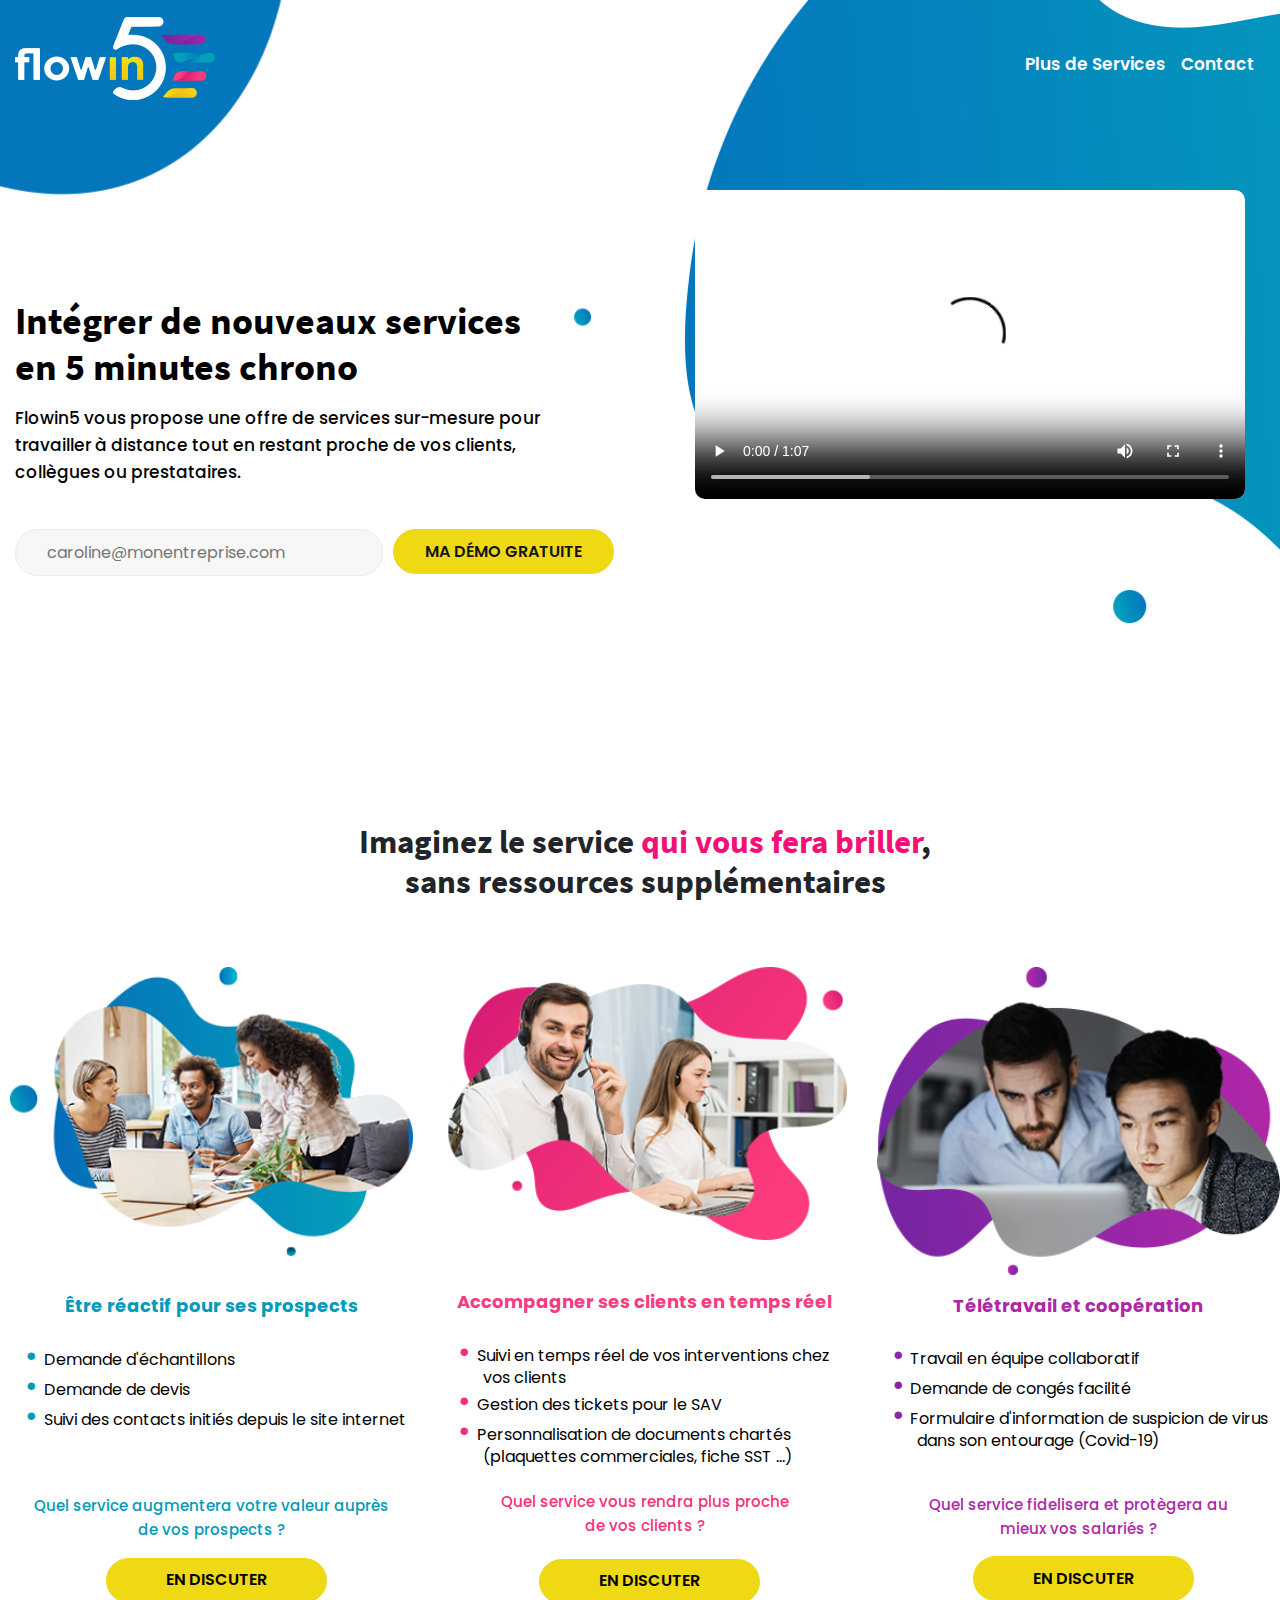
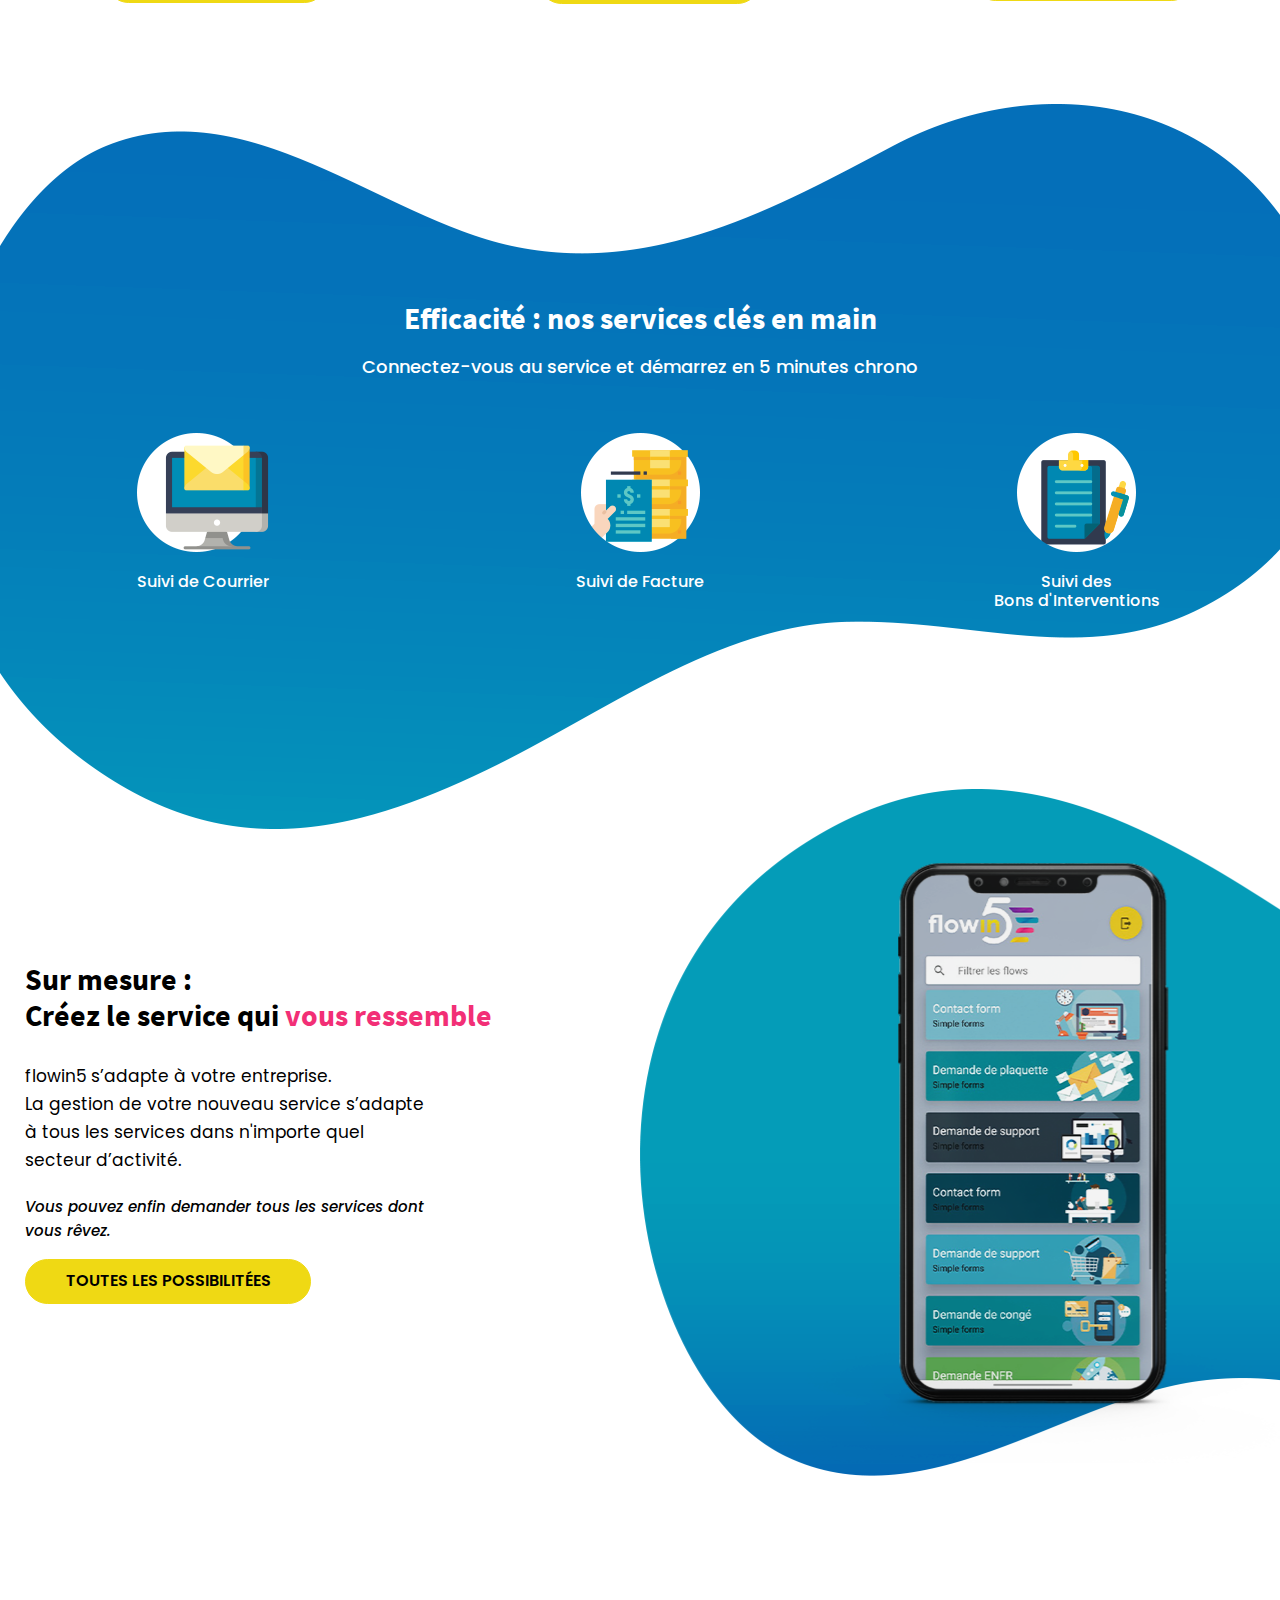
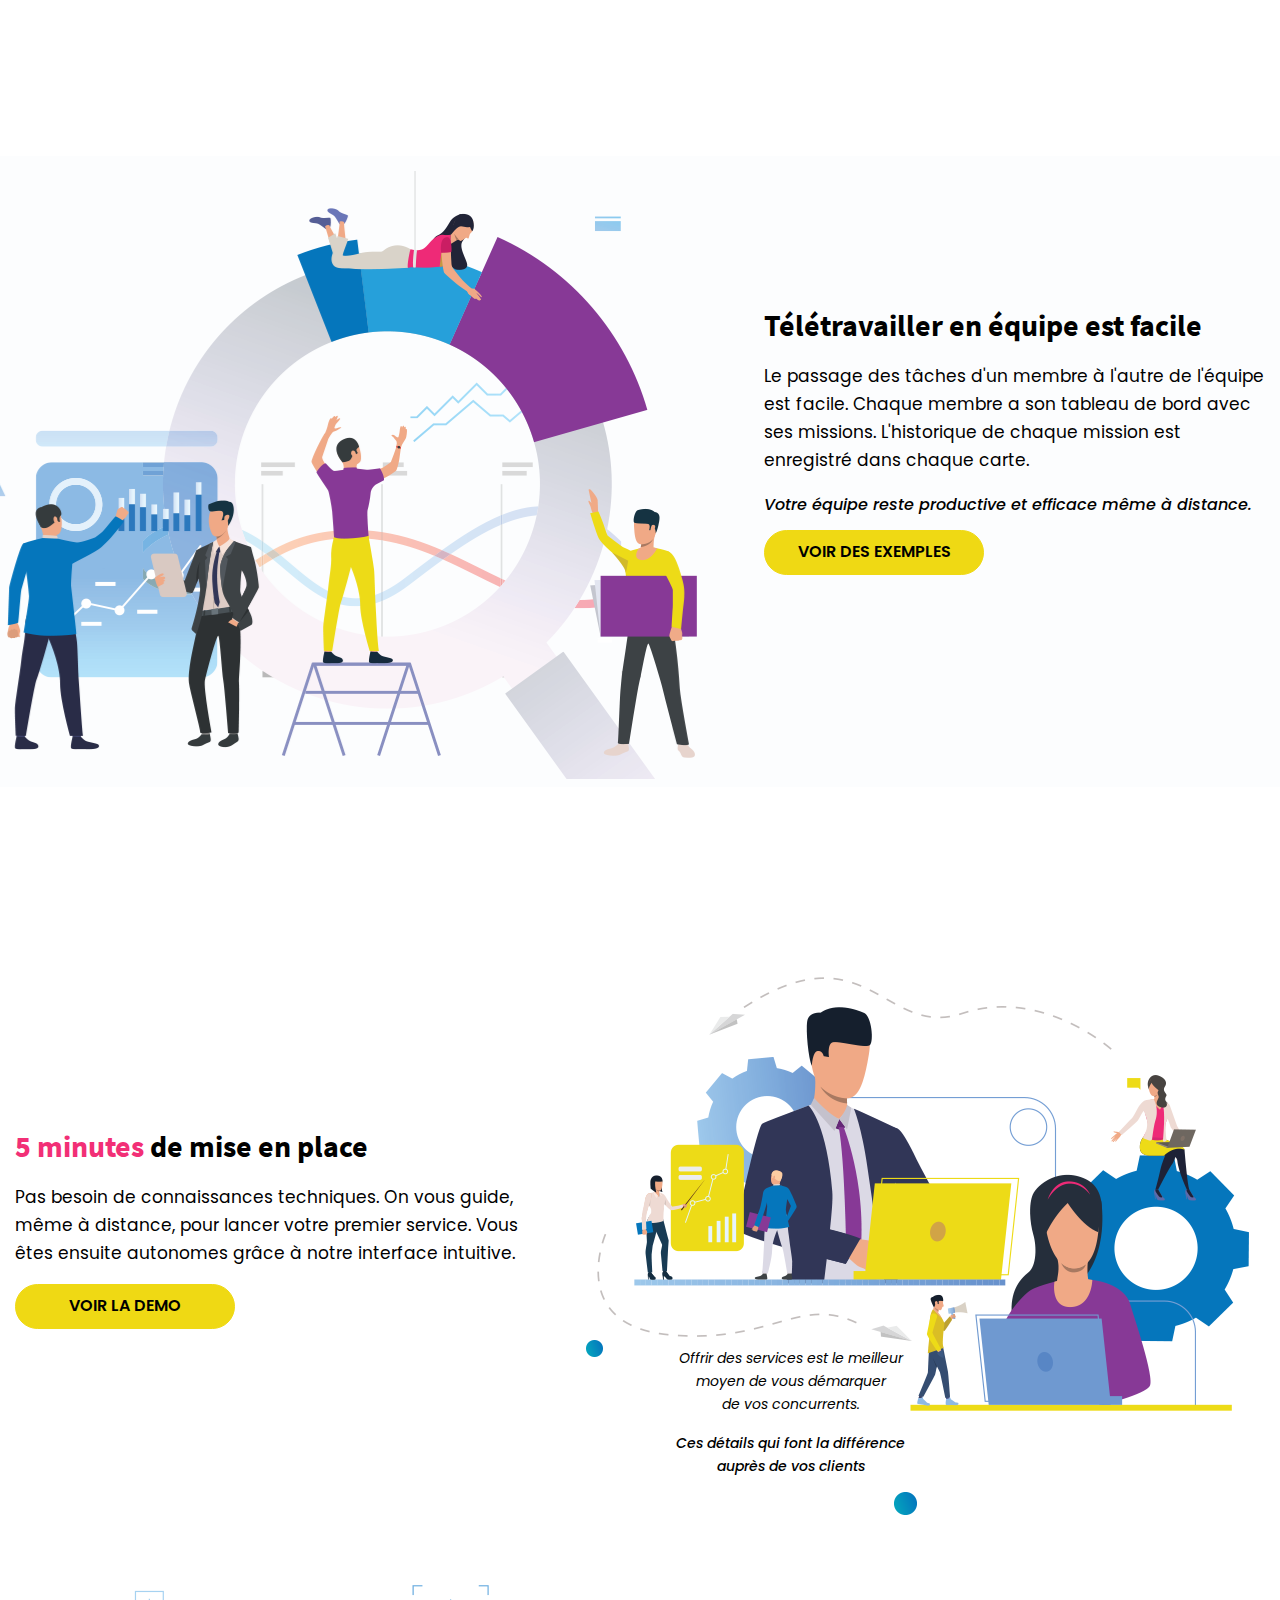
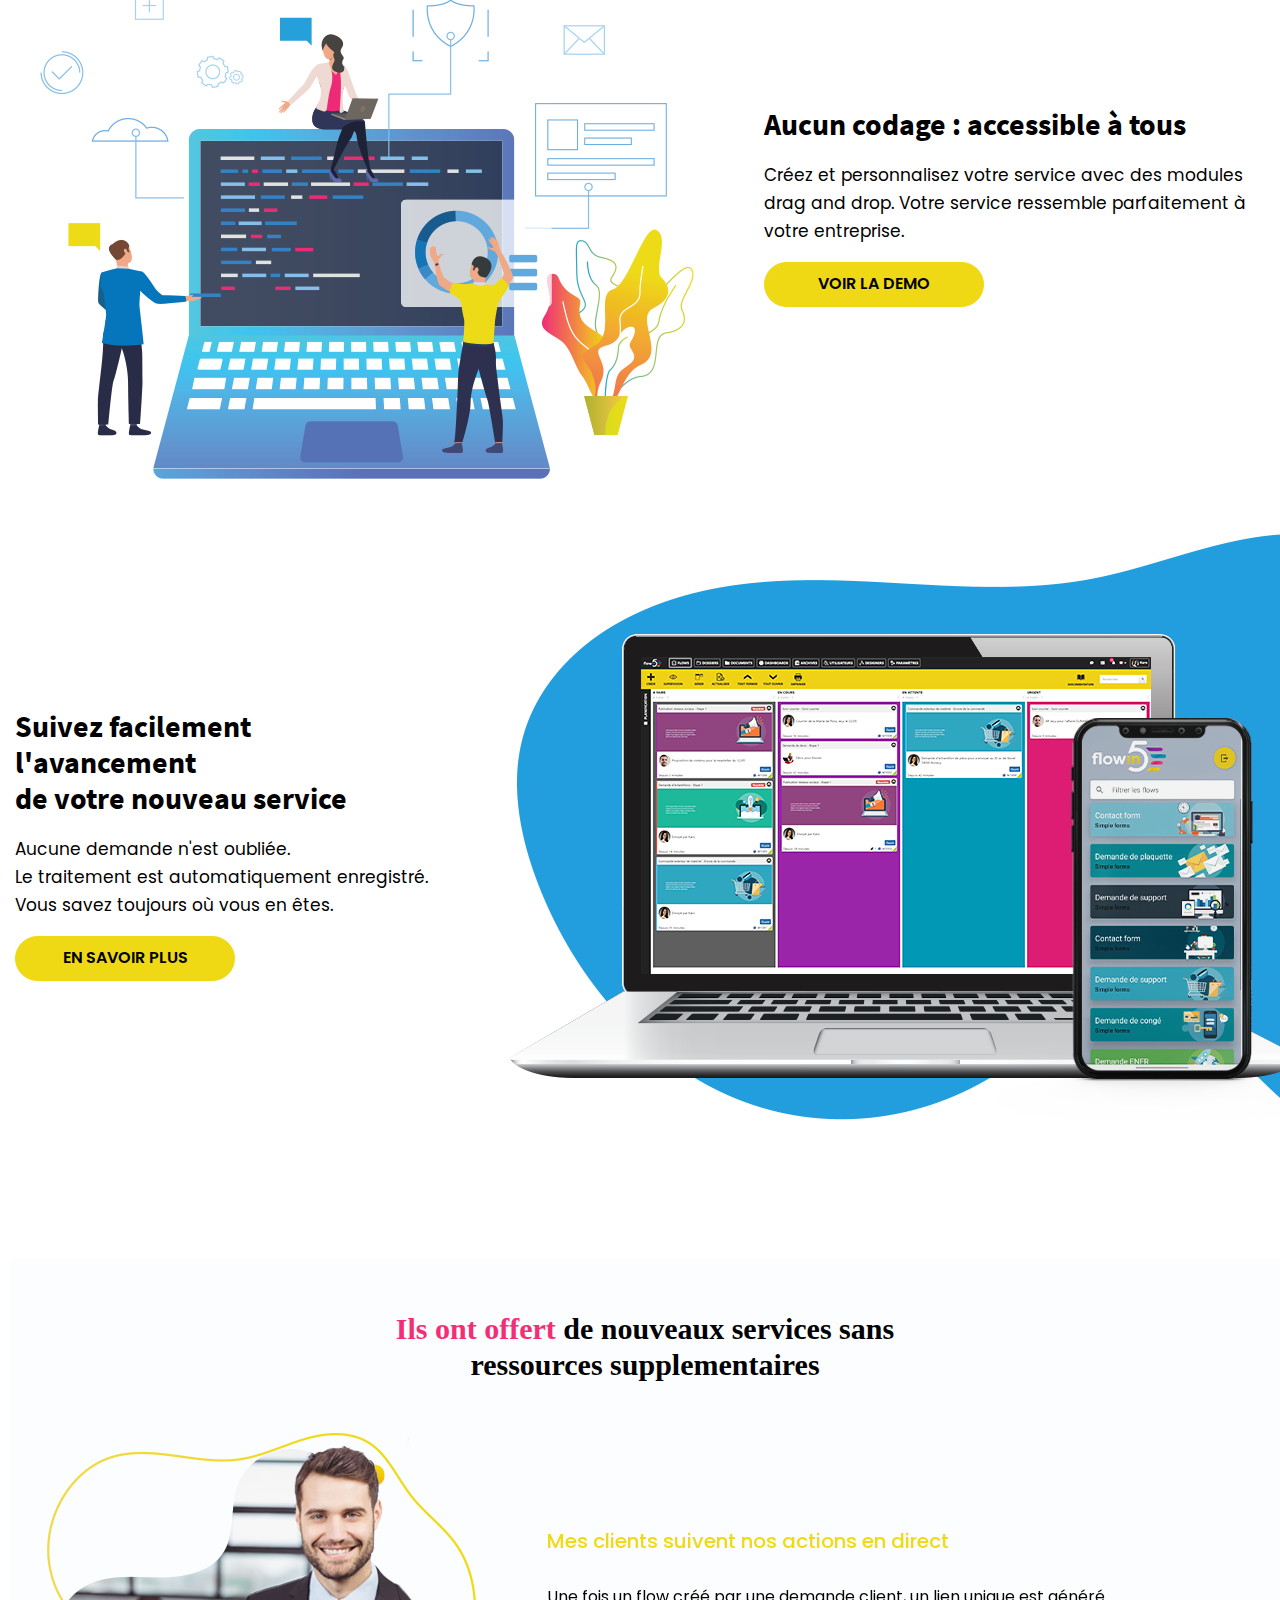
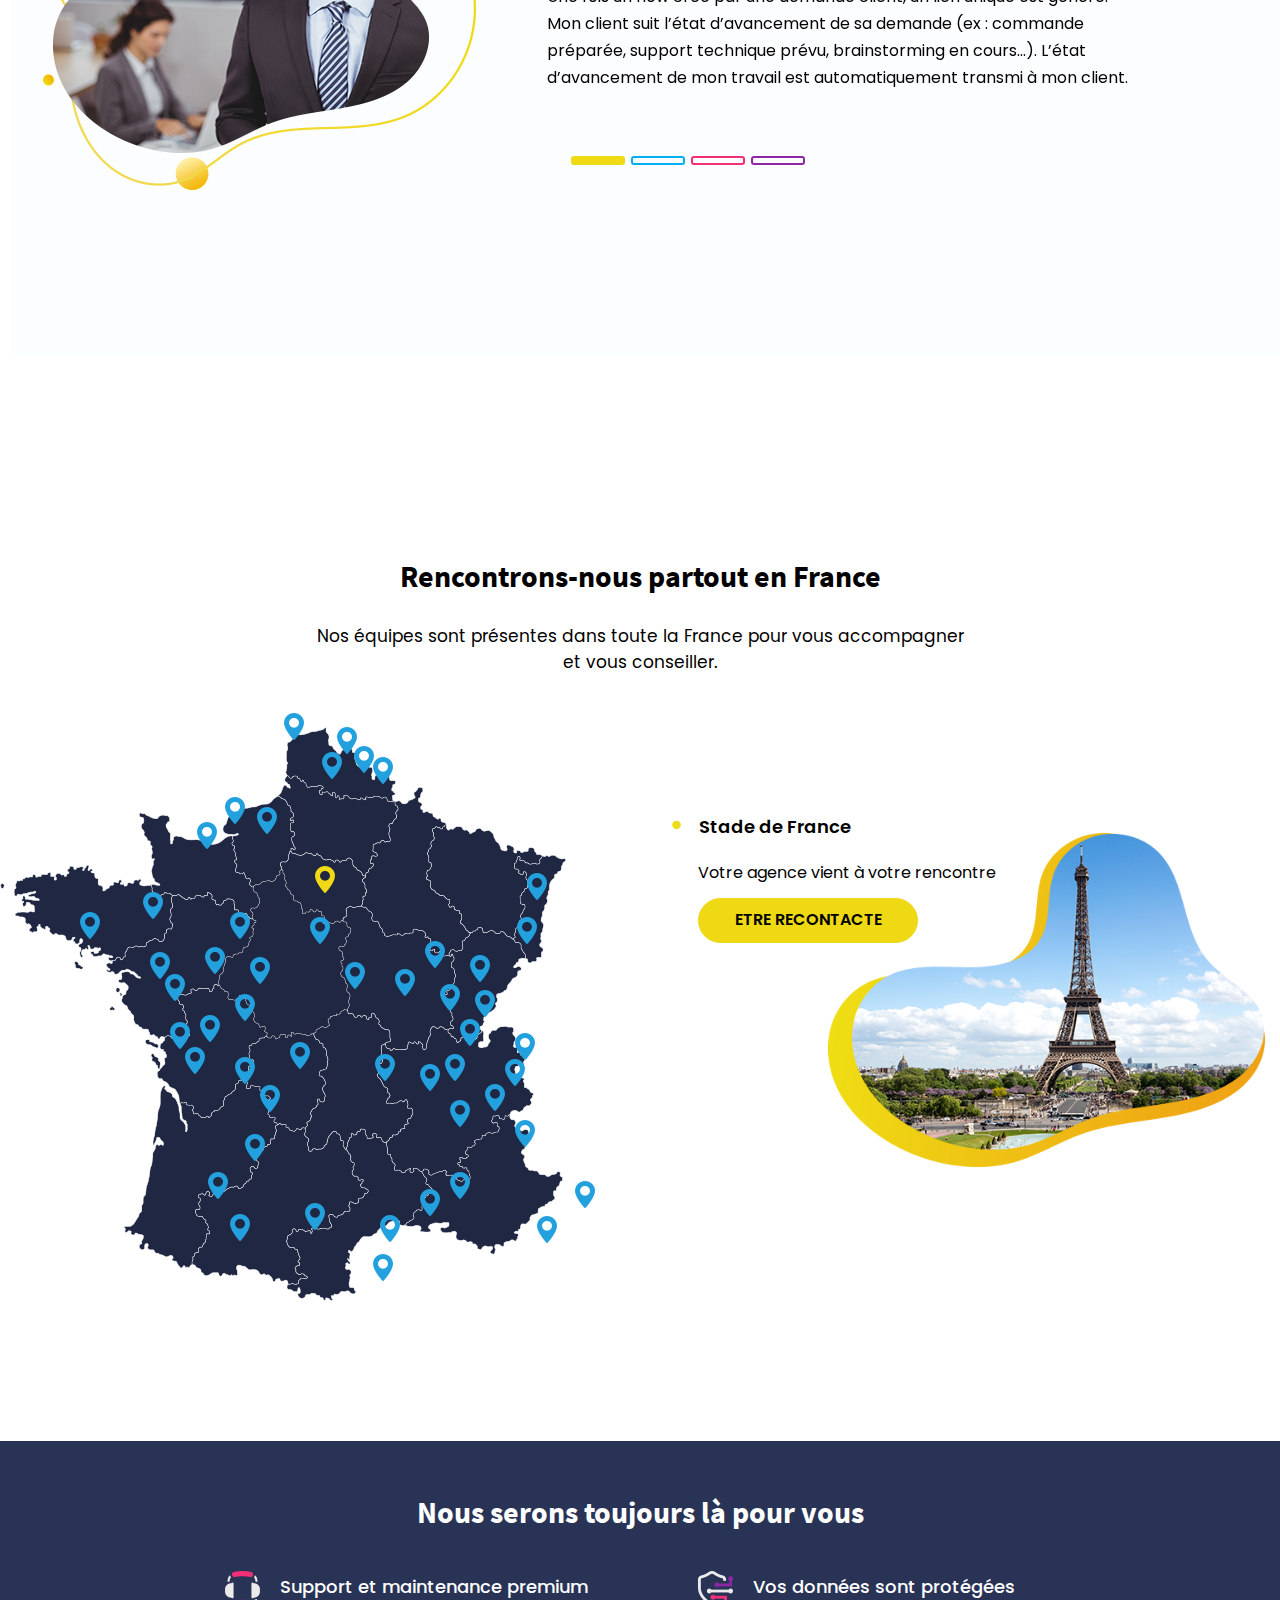
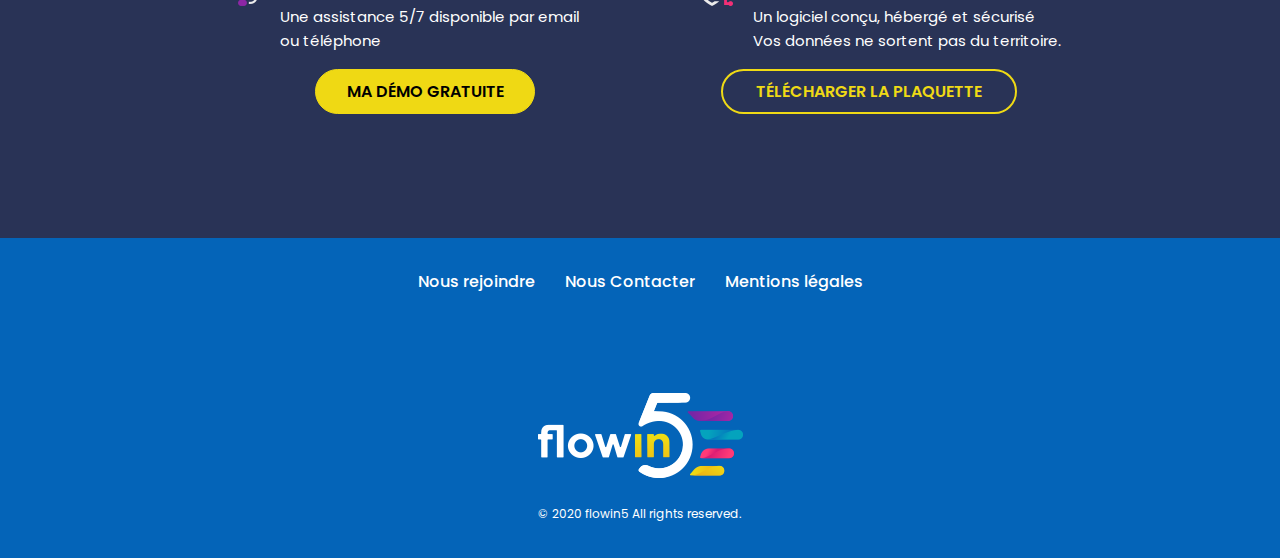
==== index.html @ 2380041b "Create index.html" ====
﻿<!doctype html>
<html lang="en">
<head>
    <!-- Required meta tags -->
    <meta charset="utf-8">
    <meta name="viewport" content="width=device-width, initial-scale=1, shrink-to-fit=no">

    <!-- Bootstrap CSS -->
    <link rel="stylesheet" href="https://maxcdn.bootstrapcdn.com/bootstrap/4.0.0/css/bootstrap.min.css"
          integrity="sha384-Gn5384xqQ1aoWXA+058RXPxPg6fy4IWvTNh0E263XmFcJlSAwiGgFAW/dAiS6JXm" crossorigin="anonymous">

    <script src="https://ajax.googleapis.com/ajax/libs/jquery/3.5.1/jquery.min.js"></script>

    <link href="https://fonts.googleapis.com/css?family=Poppins" rel="stylesheet">
    <link rel="stylesheet" href="css/main.css" />

    <link href="https://stackpath.bootstrapcdn.com/font-awesome/4.7.0/css/font-awesome.min.css" rel="stylesheet" />
    <link href="https://cdnjs.cloudflare.com/ajax/libs/animate.css/4.0.0/animate.min.css" rel="stylesheet" />
    <title>Flow5</title>
</head>
<body>
    <div class="container-fluid">
        <header>
            <!--<div class="container">-->
            <div id="navbar"  class="row" ><!--style="margin-left:10px;"-->
                <div class="col-md-3">
                    <div class="logo">
                        <a href="#">
                        <img src="img/Home_Page/header/logo_area/logo-white.png" id="logo"/>
                        </a>
                        
                    </div>
                </div>
                <div class="col-md-6">
                    <div class="blank">

                    </div>
                </div>
                <div class="col-md-3 menu_items">
                    <ul id="menu-items">
                        <li>
                            <a href="Functionalities.html">Plus de Services</a>
                        </li>
                        <li>
                            <a href="#">Contact</a>
                        </li>
                    </ul>
                </div>
            </div>
            <!--</div>-->
            <!--<div class="container-fluid">-->
            <div class="row">
                <div class="col-md-6">
                    <p class="header-heading slide-in-fwd-center">
                        Intégrer de nouveaux services <br />
                        en 5 minutes chrono
                    </p>
                    <p class="body-text">
                        Flowin5 vous propose une offre de services sur-mesure pour<br />
                        travailler à distance tout en restant proche de vos clients,<br />
                        collègues ou prestataires.
                    </p>

                    <input type="text" id="email" placeholder="caroline@monentreprise.com" />  
                    <a href="https://do1.io/flowin5demo" target="_blank">
                        <input type="button" class="btn btn-primary" id="submit" value="Ma Démo Gratuite" />
                    </a>

                </div>
                <div class="col-md-6" style="padding-top:90px;padding-right:35px;">
                    <video  controls>
                        <source src="video/flow5.mp4" type="video/mp4" />
                    </video>
                </div>
            </div>
            <!--</div>-->

        </header>



        <div id="sec-2" style="margin-left:10px;">
            <h1>
                Imaginez le service <span>qui vous fera briller</span>,<br />
                sans ressources supplémentaires
            </h1>

            <div class="row">
                <div class="col-md-4">
                    <img src="img/Home_Page/sec-2/col-1.png"/>
                    <h3>Être réactif pour ses prospects</h3>
                    <ul>
                        <li>Demande d'échantillons</li>
                        <li>Demande de devis</li>
                        <li>Suivi des contacts initiés depuis
                            le site internet     
                        </li>
                    </ul>
                    <p>
                        Quel service augmentera votre valeur auprès<br />
                        de vos prospects ?
                    </p>

                    <div style="text-align:center;">
                        <a href="https://do1.io/flowin5demo" target="_blank">
                            <input type="button" class="btn btn-primary" value="En Discuter" />
                        </a>
                    </div>
                </div>

                <div class="col-md-4">
                    <img src="img/Home_Page/sec-2/col-2.png"/>
                    <h3>Accompagner ses clients en temps réel</h3>
                    <ul>
                        <li>Suivi en temps réel de vos interventions chez
                            vos clients   
                        </li>
                        <li>Gestion des tickets pour le SAV</li>
                        <li>Personnalisation de documents chartés
                            (plaquettes commerciales, fiche SST ...)    
                        </li>
                    </ul>
                    <p>
                        Quel service vous rendra plus proche<br />
                        de vos clients ?
                    </p>

                    <div style="text-align:center;">
                        <a href="https://do1.io/flowin5demo" target="_blank">
                            <input type="button" value="En Discuter" class="btn btn-primary" />
                        </a>
                    </div>
                </div>

                <div class="col-md-4">
                    <img src="img/Home_Page/sec-2/col-3.png"/>
                    <h3>Télétravail et coopération</h3>
                    <ul>
                        <li>Travail en équipe collaboratif</li>
                        <li>Demande de congés facilité</li>
                        <li>Formulaire d'information de suspicion
                            de virus dans son entourage (Covid-19)  
                        </li>
                    </ul>
                    <p>
                        Quel service fidelisera et protègera au<br />
                        mieux vos salariés ?
                    </p>
                    <div style="text-align:center;">
                        <a href="https://do1.io/flowin5demo" target="_blank">
                            <input type="button" value="En Discuter" class="btn btn-primary" />
                        </a>
                    </div>

                </div>
            </div>
        </div>

        <div id="sec-3">
            <h3>Efficacité : nos services clés en main</h3>
            <p>Connectez-vous au service et démarrez en 5 minutes chrono</p>
            <div class="row d-flex justify-content-center">
                <div class="col-md-4">
                    <div class="d-flex justify-content-center">
                            <a href="Functionalities.html"><div></div></a>
                    </div>
                    <p>Suivi de Courrier</p>
                </div>
                <div class="col-md-4">
                    <div class="d-flex justify-content-center">
                        <a href="Functionalities.html"><div></div></a>
                    </div>
                    <p>Suivi de Facture</p>
                </div>
                <div class="col-md-4">
                    <div class="d-flex justify-content-center">
                        <a href="Functionalities.html"><div></div></a>
                    </div>
                    <p>
                        Suivi des <br />
                        Bons d'Interventions
                    </p>
                </div>
            </div>
        </div>

        <div id="sec-4">
            <div class="row" style="margin-left:10px;">
                <div class="col-md-5">
                    <h3>
                        Sur mesure : <br />
                        Créez le service qui <span>vous ressemble</span>
                    </h3>
                    <p>
                        flowin5 s’adapte à votre entreprise.<br />
                        La gestion de votre nouveau service s’adapte<br />
                        à tous les services dans n'importe quel<br />
                        secteur d’activité.
                    </p>
                    <p>
                        Vous pouvez enfin demander tous les services dont<br />
                        vous rêvez.
                    </p>
                    <a href="Functionalities.html">
                        <input type="button" value="Toutes les possibilitées" class="btn btn-primary" />
                    </a>
                </div>
                <div class="col-md-7">

                </div>
            </div>
        </div>
        <div id="sec-5">
            <div class="row">
                <div class="col-md-7">
                    <!--<img src="img/Home_Page/sec-5/background.png" style="width:100%;"/>-->
                </div>
                <div class="col-md-5">
                    <h3>Télétravailler en équipe est facile</h3>
                    <p>
                        Le passage des tâches d'un membre à l'autre de l'équipe
                        est facile.
                        Chaque membre a son tableau de bord avec ses missions.
                        L'historique de chaque mission est enregistré dans chaque
                        carte.
                    </p>
                    <p>
                        Votre équipe reste productive et efficace même à distance.
                    </p>
                    <a href="Functionalities.html">
                        <input type="button" value="Voir des Exemples" class="btn btn-primary" />
                    </a>
                    
                </div>
            </div>
        </div>

        <div id="sec-6">
            <div class="row" style="margin-left:0px;">
                <div class="col-md-5">
                    <h3><span>5 minutes</span> de mise en place</h3>
                    <p>
                        Pas besoin de connaissances techniques. On vous guide,
                        même à distance, pour lancer votre premier service.
                        Vous êtes ensuite autonomes grâce à notre interface intuitive.
                    </p>
                    <a href="https://do1.io/flowin5demo" target="_blank">
                        <input type="button" value="Voir la Demo" class="btn btn-primary" />
                    </a>
                    
                </div>
                <div class="col-md-7">
                    <p>
                        Offrir des services est le meilleur<br />
                        moyen de vous démarquer<br />
                        de vos concurrents.
                    </p>
                    <p>
                        Ces détails qui font la différence<br />
                        auprès de vos clients
                    </p>
                </div>
            </div>
        </div>

        <div id="sec-7">
            <div class="row">
                <div class="col-md-7">

                </div>
                <div class="col-md-5">
                    <h3>Aucun codage : accessible à tous</h3>
                    <p>
                        Créez et personnalisez votre service avec des modules
                        drag and drop.
                        Votre service ressemble parfaitement à votre entreprise.
                    </p>
                    <a href="https://do1.io/flowin5demo" target="_blank">
                        <input type="button" value="Voir la Demo" class="btn btn-primary" />
                    </a>
                    
                </div>
            </div>
        </div>

        <div id="sec-8">
            <div class="row" style="margin-left:0px;">
                <div class="col-md-4">
                    <h3>
                        Suivez facilement l'avancement<br />
                        de votre nouveau service
                    </h3>
                    <p>
                        Aucune demande n'est oubliée. <br />
                        Le traitement est automatiquement enregistré.<br />
                        Vous savez toujours où vous en êtes.
                    </p>
                    <a href="https://do1.io/flowin5demo" target="_blank">
                        <input class="btn btn-primary" type="button" value="En Savoir plus" />
                    </a>
                    
                </div>
                <div class="col-md-8">
                    <!--<img src="img/Home_Page/sec-8/background.png" style="width:100%;height:100%;"/>-->
                </div>
            </div>
        </div>

        <div id="sec-9">
            <h3>
                <span>Ils ont offert</span> de nouveaux services sans<br />
                ressources supplementaires
            </h3>
            <div class="d-flex justify-content-center">
                <div id="testimonials" class="carousel slide" data-ride="carousel">
                    <ol class="carousel-indicators" style="padding-left:5em;">
                        <li data-target="#testimonials" data-slide-to="0" class="active ind1-active" id="ind-1"></li>
                        <li data-target="#testimonials" data-slide-to="1" id="ind-2"></li>
                        <li data-target="#testimonials" data-slide-to="2" id="ind-3"></li>
                        <li data-target="#testimonials" data-slide-to="3" id="ind-4"></li>
                    </ol>
                    <div class="carousel-inner">
                        <div class="carousel-item active">
                            <div class="row">
                                <div class="col-md-4" style="height: 358px;">
                                    <img class="text-center" src="img/Home_Page/sec-9/c1.png" alt="First slide">
                                </div>
                                <div class="col-md-8" style="padding-left: 108px;margin-top: 96px;">
                                    <h4 id="t1-header">Mes clients suivent nos actions en direct</h4>
                                    <p id="t1-body">
                                        Une fois un flow créé par une demande client, un lien unique est généré.<br />
                                        Mon client suit l’état d’avancement de sa demande (ex : commande<br />
                                        préparée, support technique prévu, brainstorming en cours...). L’état<br />
                                        d’avancement de mon travail est automatiquement transmi à mon client.
                                    </p>
                                </div>
                            </div>

                        </div>
                        <div class="carousel-item">
                            <div class="row">
                                <div class="col-md-4" style="height:358px;">
                                    <img class="text-center" src="img/Home_Page/sec-9/c2.png" alt="Second">
                                </div>
                                <div class="col-md-8" style="padding-left:108px;margin-top:96px;">
                                    <h4 id="t2-header">Mes clients sont mieux servis et plus vite</h4>
                                    <p id="t2-body">
                                        Depuis mon smartphone ou mon ordinateur je sais ce que je dois faire.<br />
                                        Tous les documents nécessaires sont regroupés, je gagne du temps.<br />
                                        Par exemple, j'ai accès aux besoins du client recu via le formulaire et le<br />
                                        devis envoye par la secrétaire.<br />
                                        Dès que mon intervention est finie, la facture est prête à être
                                        expédiée.
                                    </p>
                                </div>
                            </div>
                        </div>
                        <div class="carousel-item">
                            <div class="row">
                                <div class="col-md-4" style="height:358px;">
                                    <img class="text-center" src="img/Home_Page/sec-9/c3.png" alt="Third">
                                </div>
                                <div class="col-md-8" style="padding-left:108px;margin-top:96px;">
                                    <h4 id="t3-header">Je communique facilement avec mes prestataires</h4>
                                    <p id="t3-body">
                                        Je centralise tous les messages (email, courrier, SMS, PDF, formulaires...).<br />
                                        Chaque message lance automatiquement le bon service.<br />
                                        Tout mon eco-system est facilement connecté. Je peux me concentrer sur<br />
                                        mon cœur de métier.
                                    </p>
                                </div>
                            </div>
                        </div>
                        <div class="carousel-item">
                            <div class="row">
                                <div class="col-md-4" style="height:358px;">
                                    <img class="text-center" src="img/Home_Page/sec-9/c4.png" alt="Fourth">
                                </div>
                                <div class="col-md-8" style="padding-left:108px;margin-top:96px;">
                                    <h4 id="t4-header">Je connais KPI de mon entreprise en temps réel</h4>
                                    <p id="t4-body">
                                        Le temps de réponse, le nombre d'interventions, le nombre de leads<br />
                                        entrants, la localisation des ventes ... Tous les KPI sont <br />
                                        représentés et mis à jour en direct
                                    </p>
                                </div>
                            </div>
                        </div>
                    </div>
                </div>
            </div>
            
        </div>

        <div id="sec-10">

            <!--<p id="demo" style="height:2em;width:5em;"> Hello</p>-->

            <h3>Rencontrons-nous partout en France</h3>
            <p>
                Nos équipes sont présentes dans toute la France pour vous accompagner<br />
                et vous conseiller.
            </p>
            <div class="row">
                <div class="col-md-5 col-xl-6">

                    <div id="map"> <!--style="height:545px;width:557px;margin-left:25px;background-image:url(img/Home_Page/sec-10/map.png)"-->
                        <div id="locs">
                            <img id="loc1" class="loc" data-desc="Votre agence  vient à votre rencontre" name="Côte d’Opale"/>
                            <img id="loc2" class="loc" data-desc="Votre agence  vient à votre rencontre" name="Lille"/>
                            <img id="loc3" class="loc" data-desc="Votre agence  vient à votre rencontre" name="Valenciennes"/>
                            <img id="loc4" class="loc" data-desc="Votre agence  vient à votre rencontre" name="Maubeuge"/>
                            <img id="loc5" class="loc" data-desc="Votre agence  vient à votre rencontre" name="Arras"/>
                            <img id="loc6" class="loc" data-desc="Votre agence  vient à votre rencontre" name="Strasbourg" />


                            <img id="loc7" class="loc" data-desc="Votre agence  vient à votre rencontre" name="Mulhouse" style="position:relative;left:517px;top:190px;" />
                            <img id="loc8" class="loc" data-desc="Votre agence  vient à votre rencontre" name="Rouen" style="position:relative;left:232px;top:80px;" />
                            <img id="loc9" class="loc" data-desc="Votre agence  vient à votre rencontre" name="Le Havre" style="position:relative;left:175px;top:70px;" />
                            <img id="loc10" class="loc" data-desc="Votre agence  vient à votre rencontre" name="Caen" style="position:relative;left:122px;top:95px;" />
                            <img id="loc11" class="loc active-loc" data-desc="Votre agence  vient à votre rencontre" name="Paris" style="position:relative;left:215px;top:139px;" />
                            <img id="loc12" class="loc" data-desc="Votre agence  vient à votre rencontre" name="Rennes" style="position:relative;left:18px;top:165px;" />

                            <img id="loc13" class="loc" data-desc="Votre agence  vient à votre rencontre" name="Vannes" style="position:relative;left:-70px;top:185px;" />
                            <img id="loc14" class="loc" data-desc="Votre agence  vient à votre rencontre" name="Le Mans" style="position:relative;left:55px;top:185px;" />
                            <img id="loc15" class="loc" data-desc="Votre agence  vient à votre rencontre" name="Orléans" style="position:relative;left:110px;top:190px;" />
                            <img id="loc16" class="loc" data-desc="Votre agence  vient à votre rencontre" name="Dijon" style="position:relative;left:200px;top:214px;" />
                            <img id="loc17" class="loc" data-desc="Votre agence  vient à votre rencontre" name="Besançon" style="position:relative;left:220px;top:228px;" />
                            <img id="loc18" class="loc" data-desc="Votre agence  vient à votre rencontre" name="la Roche-sur-Yon" style="position:relative;left:-110px;top:247px;" />


                            <img id="loc19" class="loc" data-desc="Votre agence  vient à votre rencontre" name="Nantes" style="position:relative;left:-150px;top:225px;" />
                            <img id="loc20" class="loc" data-desc="Votre agence  vient à votre rencontre" name="Angers" style="position:relative;left:-120px;top:220px;" />
                            <img id="loc21" class="loc" data-desc="Votre agence  vient à votre rencontre" name="Tours" style="position:relative;left:-100px;top:230px;" />
                            <img id="loc22" class="loc" data-desc="Votre agence  vient à votre rencontre" name="Poitiers" style="position:relative;left:-140px;top:267px;" />
                            <img id="loc23" class="loc" data-desc="Votre agence  vient à votre rencontre" name="Angoulême" style="position:relative;left:-200px;top:288px;" />
                            <img id="loc24" class="loc" data-desc="Votre agence  vient à votre rencontre" name="La Rochelle" style="position:relative;left:-255px;top:295px;" />


                            <img id="loc25" class="loc" data-desc="Votre agence  vient à votre rencontre" name="Saintes" style="position:relative;left:-265px;top:320px;" />
                            <img id="loc26" class="loc" data-desc="Votre agence  vient à votre rencontre" name="Niorte" style="position:relative;left:-240px;top:330px;" />
                            <img id="loc27" class="loc" data-desc="Votre agence  vient à votre rencontre" name="Limoges" style="position:relative;left:-210px;top:315px;" />
                            <img id="loc28" class="loc" data-desc="Votre agence  vient à votre rencontre" name="Périgeux" style="position:relative;left:-265px;top:358px;" />
                            <img id="loc29" class="loc" data-desc="Votre agence  vient à votre rencontre" name="Bordeaux" style="position:relative;left:-360px;top:382px;" />
                            <img id="loc30" class="loc" data-desc="Votre agence  vient à votre rencontre" name="Marmande" style="position:relative;left:220px;top:380px;" />


                            <img id="loc31" class="loc" data-desc="Votre agence  vient à votre rencontre" name="Mont de Marsan" style="position:relative;left:158px;top:418px;" />
                            <img id="loc32" class="loc" data-desc="Votre agence  vient à votre rencontre" name="Tarbes" style="position:relative;left:155px;top:460px;" />
                            <img id="loc33" class="loc" data-desc="Votre agence  vient à votre rencontre" name="Bourges" style="position:relative;left:245px;top:208px;" />
                            <img id="loc34" class="loc" data-desc="Votre agence  vient à votre rencontre" name="Nevers" style="position:relative;left:270px;top:215px;" />
                            <img id="loc35" class="loc" data-desc="Votre agence  vient à votre rencontre" name="Chalon" style="position:relative;left:290px;top:230px;" />
                            <img id="loc36" class="loc" data-desc="Votre agence  vient à votre rencontre" name="Lons" style="position:relative;left:300px;top:236px;" />


                            <img id="loc37" class="loc" data-desc="Votre agence  vient à votre rencontre" name="Bourg" style="position:relative;left:260px;top:265px;" />
                            <img id="loc38" class="loc" data-desc="Votre agence  vient à votre rencontre" name="Lyon" style="position:relative;left:220px;top:300px;" />
                            <img id="loc39" class="loc" data-desc="Votre agence  vient à votre rencontre" name="Saint-Étienne" style="position:relative;left:170px;top:310px;" />
                            <img id="loc40" class="loc" data-desc="Votre agence  vient à votre rencontre" name="Clermont-Ferrand" style="position:relative;left:100px;top:300px;" />
                            <img id="loc41" class="loc" data-desc="Votre agence  vient à votre rencontre" name="Valence" style="position:relative;left:150px;top:346px;" />
                            <img id="loc42" class="loc" data-desc="Votre agence  vient à votre rencontre" name="Grenoble" style="position:relative;left:160px;top:330px;" />


                            <img id="loc43" class="loc" data-desc="Votre agence  vient à votre rencontre" name="Gap" style="position:relative;left:165px;top:366px;" />
                            <img id="loc44" class="loc" data-desc="Votre agence  vient à votre rencontre" name="Chambéry" style="position:relative;left:130px;top:305px;" />
                            <img id="loc45" class="loc" data-desc="Votre agence  vient à votre rencontre" name="Annecy" style="position:relative;left:115px;top:279px;" />
                            <img id="loc46" class="loc" data-desc="Votre agence  vient à votre rencontre" name="Toulouse" style="position:relative;left:-120px;top:449px;" />
                            <img id="loc47" class="loc" data-desc="Votre agence  vient à votre rencontre" name="Perpignan" style="position:relative;left:-77px;top:500px;" />
                            <img id="loc48" class="loc" data-desc="Votre agence  vient à votre rencontre" name="Béziers" style="position:relative;left:-95px;top:461px;" />


                            <img id="loc49" class="loc" data-desc="Votre agence  vient à votre rencontre" name="Montpellier" style="position:relative;left:-80px;top:435px;" />
                            <img id="loc50" class="loc" data-desc="Votre agence  vient à votre rencontre" name="Nîmes" style="position:relative;left:-75px;top:418px;" />
                            <img id="loc51" class="loc" data-desc="Votre agence  vient à votre rencontre" name="Avignon" style="position:relative;left:-85px;top:410px;" />
                            <img id="loc52" class="loc" data-desc="Votre agence  vient à votre rencontre" name="Aix en provence" style="position:relative;left:-90px;top:440px;" />
                            <img id="loc53" class="loc" data-desc="Votre agence  vient à votre rencontre" name="Toulon" style="position:relative;left:487px;top:435px;" />
                            <img id="loc54" class="loc" data-desc="Votre agence  vient à votre rencontre" name="Nice" style="position:relative;left:500px;top:400px;" />

                        </div>
                    </div>

                </div>
                <div class="col-md-7 col-xl-6" id="loc-img">
                    <div id="loc-desc">
                        <ul>
                            <li>
                                Stade de France
                            </li>
                        </ul>
                        <p>Votre agence  vient à votre rencontre</p>
                        <a href="https://do1.io/flowin5demo" target="_blank">
                            <input type="button" value="Etre Recontacte" class="btn btn-primary" />
                        </a>
                        
                    </div>
                    <img src="img/Home_Page/sec-10/loc11_img.png" id="office-img" />
                </div>

            </div>
        </div>

        <div id="sec-11">
            <h3>Nous serons toujours là pour vous</h3>
            <div class="row" > <!--style="padding-left:5.59em;padding-right:10em;margin:auto;"-->
                <div class="col-md-6">
                    <div class="d-flex justify-content-end"> 
                        <div >
                            <img src="img/Home_Page/sec-11/technical-support.png" />
                            <div>
                                <h5>Support et maintenance premium</h5>
                                <p>
                                    Une assistance 5/7 disponible par email<br />
                                    ou téléphone
                                </p>
                            </div>
                        </div>
                        
                    </div>
                    <a href="https://do1.io/flowin5demo" target="_blank">
                        <input type="button" value="Ma Démo Gratuite" class="btn btn-primary" /> 
                    </a>
                </div>
                <div class="col-md-6">
                    <div class="d-flex justify-content-start"> 
                        <div >
                            <img src="img/Home_Page/sec-11/shield.png" />
                            <div>
                                <h5>Vos données sont protégées</h5>
                                <p>
                                    Un logiciel conçu, hébergé et sécurisé<br />
                                    Vos données ne sortent pas du territoire.
                                </p>
                            </div>
                        </div>   
                    </div>
                    <a href="https://do1.io/flowin5plaquette" target="_blank">
                        <input type="button" value="Télécharger la Plaquette" class="btn btn-primary" />
                    </a>
                </div>
            </div>
        </div>

        <div id="footer" class="text-center">
            <div> <!--class="d-flex justify-content-center"-->
                <ul style="margin-left:0;padding-left:0;">
                    <li style="margin-left:0;">
                        <a href="#">Nous rejoindre </a>
                    </li>

                    <li>
                        <a href="#">Nous Contacter </a>
                    </li>

                    <li>
                        <a href="#">Mentions légales</a>
                    </li>
                </ul>
            </div>

            <div id="logo-footer"> <!--class="d-flex justify-content-center"-->
                <img src="img/Home_Page/footer/logo-white.png" />
            </div>
            <div id="copyright" class="d-flex justify-content-center">
                © 2020  flowin5  All rights reserved.
            </div>

        </div>

        <!-- Optional JavaScript -->
        <!-- jQuery first, then Popper.js, then Bootstrap JS -->
        <!--<script src="https://code.jquery.com/jquery-3.2.1.slim.min.js" integrity="sha384-KJ3o2DKtIkvYIK3UENzmM7KCkRr/rE9/Qpg6aAZGJwFDMVNA/GpGFF93hXpG5KkN" crossorigin="anonymous"></script>-->
        <script src="https://code.jquery.com/jquery-3.5.1.js"></script>
        
        <script src="https://cdnjs.cloudflare.com/ajax/libs/popper.js/1.12.9/umd/popper.min.js" integrity="sha384-ApNbgh9B+Y1QKtv3Rn7W3mgPxhU9K/ScQsAP7hUibX39j7fakFPskvXusvfa0b4Q" crossorigin="anonymous"></script>
        <script src="https://maxcdn.bootstrapcdn.com/bootstrap/4.0.0/js/bootstrap.min.js" integrity="sha384-JZR6Spejh4U02d8jOt6vLEHfe/JQGiRRSQQxSfFWpi1MquVdAyjUar5+76PVCmYl" crossorigin="anonymous"></script>
        <script type="text/javascript" src="js/jquery.maphilight.js"></script>

        <script>
            $(document).ready(function () {

                $("#sec-2 > .row > .col-md-4 > img").mouseenter(function () {

                    $(this).toggleClass("scale-up-top");
                });




                $("#sec-3 > div > div > div > a > div").mouseenter(function () {

                    $(this).toggleClass("scale-up-top");
                });

                
                

               window.onscroll = function () { myFunction() };

                // Get the navbar
                var navbar = document.getElementById("navbar");

                // Get the offset position of the navbar
                var sticky = navbar.offsetTop;

                // Add the sticky class to the navbar when you reach its scroll position. Remove "sticky" when you leave the scroll position
                function myFunction() {

                    $("header > .row > .col-md-6 > .header-heading").each(function () {
                        var imagePos = $(this).offset().top;
                        var imageHeight = $(this).height();
                        var topOfWindow = $(window).scrollTop();

                        if (imagePos < topOfWindow + imageHeight  && imagePos + imageHeight > topOfWindow) {
                            $(this).addClass("animate__animated animate__backInLeft");
                        } else {
                            $(this).removeClass("animate__animated animate__backInLeft");
                        }
                    })

                    $("#sec-2 > h1").each(function () {
                        var imagePos = $(this).offset().top;
                        var imageHeight = $(this).height();
                        var topOfWindow = $(window).scrollTop();

                        if (imagePos < topOfWindow + imageHeight + 50 && imagePos + imageHeight > topOfWindow) {
                            $(this).addClass("slide-in-fwd-center");
                        } else {
                            $(this).removeClass("slide-in-fwd-center");
                        }
                    })

                    $("#sec-3 > h3").each(function () {
                        var imagePos = $(this).offset().top;
                        var imageHeight = $(this).height();
                        var topOfWindow = $(window).scrollTop();

                        if (imagePos < topOfWindow + imageHeight + 50 && imagePos + imageHeight > topOfWindow) {
                            $(this).addClass("slide-in-fwd-center");
                        } else {
                            $(this).removeClass("slide-in-fwd-center");
                        }
                    })

                    $("#sec-3 > p").each(function () {
                        var imagePos = $(this).offset().top;
                        var imageHeight = $(this).height();
                        var topOfWindow = $(window).scrollTop();

                        if (imagePos < topOfWindow + imageHeight + 250 && imagePos + imageHeight > topOfWindow) {
                            $(this).addClass("slide-in-fwd-center").delay(20);
                        } else {
                            $(this).removeClass("slide-in-fwd-center");
                        }
                    })

                    $("#sec-4 > .row > .col-md-7").each(function () {
                        var imagePos = $(this).offset().top;
                        var imageHeight = $(this).height();
                        var topOfWindow = $(window).scrollTop();

                        if (imagePos < topOfWindow + imageHeight + 50 && imagePos + imageHeight > topOfWindow) {
                            $(this).addClass("scale-up-top");
                        } else {
                            $(this).removeClass("scale-up-top");
                        }
                    })

                    $("#sec-4 > .row > .col-md-5 > h3").each(function () {
                        var imagePos = $(this).offset().top;
                        var imageHeight = $(this).height();
                        var topOfWindow = $(window).scrollTop();

                        if (imagePos < topOfWindow + imageHeight + 50 && imagePos + imageHeight > topOfWindow) {
                            $(this).addClass("slide-in-fwd-center");
                        } else {
                            $(this).removeClass("slide-in-fwd-center");
                        }
                    })

                    $("#sec-5 > .row > .col-md-7").each(function () {
                        var imagePos = $(this).offset().top;
                        var imageHeight = $(this).height();
                        var topOfWindow = $(window).scrollTop();

                        if (imagePos < topOfWindow + imageHeight && imagePos + imageHeight > topOfWindow) {
                            $(this).addClass("scale-up-top").delay(100);
                        } else {
                            $(this).removeClass("scale-up-top");
                        }
                    })

                    $("#sec-5 > .row > .col-md-5 > h3").each(function () {
                        var imagePos = $(this).offset().top;
                        var imageHeight = $(this).height();
                        var topOfWindow = $(window).scrollTop();

                        if (imagePos < topOfWindow + imageHeight + 150 && imagePos + imageHeight > topOfWindow) {
                            $(this).addClass("slide-in-fwd-center").delay(100);
                        } else {
                            $(this).removeClass("slide-in-fwd-center");
                        }
                    })

                    $("#sec-6 > .row > .col-md-5 > h3").each(function () {
                        var imagePos = $(this).offset().top;
                        var imageHeight = $(this).height();
                        var topOfWindow = $(window).scrollTop();

                        if (imagePos < topOfWindow + imageHeight + 150 && imagePos + imageHeight > topOfWindow) {
                            $(this).addClass("slide-in-fwd-center").delay(100);
                        } else {
                            $(this).removeClass("slide-in-fwd-center");
                        }
                    })

                    $("#sec-6 > .row > .col-md-7").each(function () {
                        var imagePos = $(this).offset().top;
                        var imageHeight = $(this).height();
                        var topOfWindow = $(window).scrollTop();

                        if (imagePos < topOfWindow + imageHeight && imagePos + imageHeight > topOfWindow) {
                            $(this).addClass("scale-up-top").delay(100);
                        } else {
                            $(this).removeClass("scale-up-top");
                        }
                    })

                    $("#sec-7 > .row > .col-md-5 > h3").each(function () {
                        var imagePos = $(this).offset().top;
                        var imageHeight = $(this).height();
                        var topOfWindow = $(window).scrollTop();

                        if (imagePos < topOfWindow + imageHeight + 150 && imagePos + imageHeight > topOfWindow) {
                            $(this).addClass("slide-in-fwd-center").delay(100);
                        } else {
                            $(this).removeClass("slide-in-fwd-center");
                        }
                    })

                    $("#sec-7 > .row > .col-md-7").each(function () {
                        var imagePos = $(this).offset().top;
                        var imageHeight = $(this).height();
                        var topOfWindow = $(window).scrollTop();

                        if (imagePos < topOfWindow + imageHeight && imagePos + imageHeight > topOfWindow) {
                            $(this).addClass("scale-up-top").delay(100);
                        } else {
                            $(this).removeClass("scale-up-top");
                        }
                    })

                    $("#sec-8 > .row > .col-md-8").each(function () {
                        var imagePos = $(this).offset().top;
                        var imageHeight = $(this).height();
                        var topOfWindow = $(window).scrollTop();

                        if (imagePos < topOfWindow + imageHeight && imagePos + imageHeight > topOfWindow) {
                            $(this).addClass("scale-up-top").delay(100);
                        } else {
                            $(this).removeClass("scale-up-top");
                        }
                    })

                    $("#sec-8 > .row > .col-md-4 > h3").each(function () {
                        var imagePos = $(this).offset().top;
                        var imageHeight = $(this).height();
                        var topOfWindow = $(window).scrollTop();

                        if (imagePos < topOfWindow + imageHeight && imagePos + imageHeight > topOfWindow) {
                            $(this).addClass("slide-in-fwd-center").delay(100);
                        } else {
                            $(this).removeClass("slide-in-fwd-center");
                        }
                    })

                    $("#sec-9 > h3").each(function () {
                        var imagePos = $(this).offset().top;
                        var imageHeight = $(this).height();
                        var topOfWindow = $(window).scrollTop();

                        if (imagePos < topOfWindow + imageHeight + 100 && imagePos + imageHeight > topOfWindow) {
                            $(this).addClass("slide-in-fwd-center").delay(100);
                        } else {
                            $(this).removeClass("slide-in-fwd-center");
                        }
                    })

                    $("#sec-10 > h3").each(function () {
                        var imagePos = $(this).offset().top;
                        var imageHeight = $(this).height();
                        var topOfWindow = $(window).scrollTop();

                        if (imagePos < topOfWindow + imageHeight + 200 && imagePos + imageHeight > topOfWindow) {
                            $(this).addClass("slide-in-fwd-center").delay(100);
                        } else {
                            $(this).removeClass("slide-in-fwd-center");
                        }
                    })






                    if (window.pageYOffset > sticky) {
                        navbar.classList.add("sticky");
                        $("#logo").attr("src", "img/Home_Page/header/logo_area/logo-white-mini.png");
                        $("#menu-items").css("margin-top", "1.5em");
                    } else {
                        navbar.classList.remove("sticky");
                        $("#logo").attr("src", "img/Home_Page/header/logo_area/logo-white.png");
                        $("#menu-items").css("margin-top", "3.5em");
                    }
                }



                $("#ind-1").click(function () {
                    $("testimonials").carousel(0);
                });
                $("#ind-2").click(function () {
                    $("testimonials").carousel(1);
                });
                $("#ind-3").click(function () {
                    $("testimonials").carousel(2);
                });
                $("#ind-4").click(function () {
                    $("testimonials").carousel(3);
                });



                $("#ind-1").click(function () {
                    $("#ind-1").css({ "background-color": "rgb(239, 218, 21)", "width": "54px", "height": "9px", "border-radius": "3px" });
                    $("#ind-2").css({ "border-style": "solid", "border-width": "2px", "border-color": "rgb(3, 175, 240)", "background-color": "rgb(252, 253, 254)", "width": "54px", "height": "9px", "border-radius": "3px" });
                    $("#ind-3").css({ "border-style": "solid", "border-width": "2px", "border-color": "rgb(242, 47, 118)", "background-color": "rgb(252, 253, 254)", "width": "54px", "height": "9px", "border-radius": "3px" });
                    $("#ind-4").css({ "border-style": "solid", "border-width": "2px", "border-color": "rgb(141, 38, 165)", "background-color": "rgb(252, 253, 254)", "width": "54px", "height": "9px", "border-radius": "3px" });
                });

                $("#ind-2").click(function () {
                    $("#ind-2").css({ "background-color": "rgb(3, 175, 240)", "width": "54px", "height": "9px", "border-radius": "3px" });
                    $("#ind-1").css({ "border-style": "solid", "border-width": "2px", "border-color": "rgb(237, 219, 23)", "background-color": "rgb(252, 253, 254)", "width": "54px", "height": "9px", "border-radius": "3px" });
                    $("#ind-3").css({ "border-style": "solid", "border-width": "2px", "border-color": "rgb(242, 47, 118)", "background-color": "rgb(252, 253, 254)", "width": "54px", "height": "9px", "border-radius": "3px" });
                    $("#ind-4").css({ "border-style": "solid", "border-width": "2px", "border-color": "rgb(141, 38, 165)", "background-color": "rgb(252, 253, 254)", "width": "54px", "height": "9px", "border-radius": "3px" });
                });

                $("#ind-3").click(function () {
                    $("#ind-3").css({ "background-color": "rgb(242, 47, 118)", "width": "54px", "height": "9px", "border-radius": "3px" });
                    $("#ind-1").css({ "border-style": "solid", "border-width": "2px", "border-color": "rgb(239, 218, 21)", "background-color": "rgb(252, 253, 254)", "width": "54px", "height": "9px", "border-radius": "3px" });
                    $("#ind-2").css({ "border-style": "solid", "border-width": "2px", "border-color": "rgb(3, 175, 240)", "background-color": "rgb(252, 253, 254)", "width": "54px", "height": "9px", "border-radius": "3px" });
                    $("#ind-4").css({ "border-style": "solid", "border-width": "2px", "border-color": "rgb(141, 38, 165)", "background-color": "rgb(252, 253, 254)", "width": "54px", "height": "9px", "border-radius": "3px" });
                });

                $("#ind-4").click(function () {
                    $("#ind-4").css({ "background-color": "rgb(141, 38, 165)", "width": "54px", "height": "9px", "border-radius": "3px" });
                    $("#ind-1").css({ "border-style": "solid", "border-width": "2px", "border-color": "rgb(239, 218, 21)", "background-color": "rgb(252, 253, 254)", "width": "54px", "height": "9px", "border-radius": "3px" });
                    $("#ind-2").css({ "border-style": "solid", "border-width": "2px", "border-color": "rgb(3, 175, 240)", "background-color": "rgb(252, 253, 254)", "width": "54px", "height": "9px", "border-radius": "3px" });
                    $("#ind-3").css({ "border-style": "solid", "border-width": "2px", "border-color": "rgb(242, 47, 118)", "background-color": "rgb(252, 253, 254)", "width": "54px", "height": "9px", "border-radius": "3px" });
                });




                //$(".loc").on("hover", function (event) {
                //    $("#log").text("pageX: " + event.offsetX + ", pageY: " + event.offsetY);
                //});

                //$("#map").on("hover", function (event) {
                //    //$("#demo").innerHTML("pageX: " + event.offsetX + ", pageY: " + event.offsetY);
                //    $("#demo").innerText("Bye");
                //});

                //$("#map").click(function () {
                //    $("#demo").html("pageX: " + event.offsetX + ", pageY: " + event.offsetY);
                
                //});

                


                $(".loc").attr("src", "img/Home_Page/sec-10/inactive-pin.png");
                $(".loc").css("cursor", "pointer");
                $(".loc.active-loc").attr("src", "img/Home_Page/sec-10/active-pin.png");

                $(".loc").click(
                    function () {
                        //var clicked = $(this);
                        $(".loc.active-loc").attr("src", "img/Home_Page/sec-10/inactive-pin.png");
                        $(".loc.active-loc").removeClass("active-loc");
                        $(this).addClass("active-loc");
                        $(this).attr("src", "img/Home_Page/sec-10/active-pin.png");
                        $("#office-img").attr("src", "img/Home_Page/sec-10/" + $(this).attr("id") + "_img.png");
                        $("#loc-desc ul li").html($(this).attr("name"));
                        $("#loc-desc p").html($(this).attr("data-desc"));
                        //$(".loc.active").text("pageX: " + event.offsetX + ", pageY: " + event.offsetY);
                    }
                );

            });

        </script>
    </div>

</body>
</html>
---- css/main.css ----
﻿body {
    margin-left: 0px;
    margin-right: 0px;
    padding-left: 0px;
    padding-right: 0px;
    font-size: 17px;
    font-family: "Poppins";
}

@font-face {
    font-family: 'Source Sans Pro';
    src: local('Source Sans Pro Bold'), local('SourceSansPro-Bold'), url('../fonts/Source-Sans-Pro/SourceSansPro-Bold_0.eot?#iefix') format('embedded-opentype'), url('../fonts/Source-Sans-Pro/SourceSansPro-Bold_0.woff2') format('woff2'), url('../fonts/Source-Sans-Pro/SourceSansPro-Bold_0.woff') format('woff'), url('../fonts/Source-Sans-Pro/SourceSansPro-Bold_0.ttf') format('truetype');
    font-weight: bold;
    font-style: normal;
}



header-heading {
    font-size: 38px;
    font-family: "Source Sans Pro";
    color: rgb(0, 0, 0);
    font-weight: bold;
    line-height: 1.2;
    text-align: left;
}

section-title {
    font-size: 30px;
    font-family: "Source Sans Pro";
    color: rgb(0, 0, 0);
    font-weight: bold;
    line-height: 1.2;
    text-align: center;
}

sub-section-title {
    font-size: 20px;
    font-family: "Circular Std";
    color: rgb(0, 0, 0);
    line-height: 1.2;
    text-align: center;
}

body-text {
    font-size: 17px;
    font-family: "Poppins";
    color: rgb(0, 0, 0);
    line-height: 1.588;
    text-align: left;
    font-weight:400;
}

header {
    background-image: url('../img/Home_Page/header/background/background.png');
    background-repeat: no-repeat;
    background-size: cover;
    height: 624px;
}

div.container-fluid {
    overflow-x: hidden;
    padding-left: 0px;
    padding-right: 0px;
}


div.container-fluid header {
    margin: 0;
}

div.container-fluid header div.row {
margin: 0;
}

/*.sticky {
    width: 100%;
    overflow: hidden;
    background-color: rgb(4, 154, 186);
    height: 8em;
    position: fixed;
    top: 0;
    z-index: 3;
    box-shadow: 0px 5px 35px 3px #f2f2f2;
    background: linear-gradient(to bottom, rgba(4, 154, 186,1), rgba(4, 154, 186, 1), rgba(4, 154, 186, 0.95), rgba(4, 154, 186, 0.35));
}*/

.sticky {
    width: 100%;
    overflow: hidden;
    background-color: rgb(4, 154, 186);
    height: 4em;
    position: fixed;
    top: 0;
    z-index: 3;
    box-shadow: 0px 5px 35px 3px #f2f2f2;
}
    
div.container-fluid header div.row div.col-md-3 div.logo {
    margin-top: 17px;
}


div.container-fluid header div.row div.col-md-3.menu_items ul {
    float: right;
    margin-top: 52px;
}

div.container-fluid header div.row div.col-md-3 ul li {
    display: inline-block;
    /*margin-right: 10px;*/
}

div.container-fluid header div.row div.col-md-3 ul li a {
    display: inline-block;
    margin-right: 10px;
    font-size: 17px;
    font-family: "Poppins";
    font-weight:600;
    color: rgb(255, 255, 255);
    line-height: 1.412;

}

    div.container-fluid header div.row div.col-md-3 ul li a:hover{
        color:rgb(237, 219, 23);
    }
    /*div.container-fluid header div.row div.col-md-6{
        padding-left:4em;
    }*/
    div.container-fluid header div.row div.col-md-6 p.header-heading {
        font-size: 38px;
        font-family: 'Source Sans Pro';
        color: rgb(0, 0, 0);
        text-align: left;
        padding-top: 198px;
        padding-bottom: 0px;
        line-height: 1.2;
        font-weight: bold;
    }

div.container-fluid header div.row div.col-md-6 p.body-text {
    font-size: 17px;
    font-family: "Poppins";
    font-weight:500;
    color: rgb(0, 0, 0);
    line-height: 1.588;
}

div.container-fluid header div.row div.col-md-6 input#email {
    border-style: solid;
    border-width: 1px;
    border-color: rgb(235, 235, 235);
    border-radius: 22.5px;
    background-color: rgb(247, 247, 247);
    top: 509px;
    width: 368px;
    height: 47px;
    z-index: 13;
    float: left;
    padding-left: 31px;
    margin-top: 27px;
    color: rgb(137, 137, 137);
    font-size: 16px;
    font-family: "Poppins";
    font-weight: 400;
    line-height: 1.2;
}


div.container-fluid header div.row div.col-md-6 input#email:focus {
    outline:none;
    border-style: solid;
    border-width: 1px;
    border-color: rgb(197, 195, 195);
    border-radius: 22.5px;
    background-color: rgb(255, 255, 255);
}
        
        
        
div.container-fluid header div.row div.col-md-6 input#submit {
    background-color: rgb(239, 217, 20);
    top: 511px;
    width: 221px;
    height: 45px;
    z-index: 16;
    margin-left: 10px;
    border-color: rgb(239, 217, 20);
    border-radius: 22.5px;
    border-style: solid;
    border-width: 1px;
    /*font-family: 'Circular Std Bold';
font-size: 16px;*/
    text-align: center;
    margin-top: 27px;
    /*text-transform: uppercase;
line-height: 1.5;*/
    color: rgb(0, 0, 0);
    font-size: 16px;
    font-family: "Poppins";
    color: rgb(18, 21, 29);
    font-weight: 600;
    text-transform: uppercase;
    line-height: 1.5;
}

header div.row div.col-md-6 video {
    width: 626px;
    height: 352px;
    border-radius: 10px;
    float: right;
}

#sec-2 h1 {
    font-family: 'Source Sans Pro';
    font-size: 33px;
    text-align: center;
    margin-top: 198px;
    font-weight: bold;
}

    #sec-2 h1 span {
        color: rgb(242, 17, 118);
    }

    #sec-2 h1 span {
        color: rgb(242, 17, 118);
    }

#sec-2 div.row {
    margin-top: 66px;
}

#sec-2 div.row div.col-md-4 img{
    width:100%;
}

#sec-2 div.row div.col-md-4 ul {
    margin-top: 25px;
    list-style: none;
    height:8em;
}

#sec-2 div.row div.col-md-4 div {
    text-align: center;
}

    #sec-2 div.row div.col-md-4 input {
        top: 511px;
        background-color: rgb(239, 217, 20);
        width: 221px;
        height: 45px;
        z-index: 16;
        margin-left: 10px;
        border-color: rgb(239, 217, 20);
        border-radius: 22.5px;
        border-style: solid;
        border-width: 1px;
        /*font-family: 'Circular Std Bold';
        font-size: 16px;*/
        text-align: center;
        display: inline-block;
        /*text-transform: uppercase;
        line-height: 1.5;*/
        color: rgb(0, 0, 0);

        font-size: 16px;
        font-family: "Poppins";
        /*color: rgb(18, 21, 29);*/
        font-weight: 600;
        text-transform: uppercase;
        line-height: 1.5;
    }

#sec-2 div.row div.col-md-4:nth-child(1) ul li::before {
    content: "\2022"; /* Add content: \2022 is the CSS Code/unicode for a bullet */
    color: rgb(4, 154, 186); /* Change the color */
    font-weight: bolder; /* If you want it to be bold */
    font-size: 25px;
    display: inline-block; /* Needed to add space between the bullet and the text */
    width: 0.75em; /* Also needed for space (tweak if needed) */
    margin-left: -1em; /* Also needed for space (tweak if needed) */
}

#sec-2 div.row div.col-md-4:nth-child(2) ul li::before {
    content: "\2022"; /* Add content: \2022 is the CSS Code/unicode for a bullet */
    color: rgb(242, 47, 118); /* Change the color */
    font-weight: bolder; /* If you want it to be bold */
    font-size: 25px;
    display: inline-block; /* Needed to add space between the bullet and the text */
    width: 0.75em; /* Also needed for space (tweak if needed) */
    margin-left: -1em; /* Also needed for space (tweak if needed) */
}

#sec-2 div.row div.col-md-4:nth-child(3) ul li::before {
    content: "\2022"; /* Add content: \2022 is the CSS Code/unicode for a bullet */
    color: rgb(141, 38, 165); /* Change the color */
    font-weight: bolder; /* If you want it to be bold */
    font-size: 25px;
    display: inline-block; /* Needed to add space between the bullet and the text */
    width: 0.75em; /* Also needed for space (tweak if needed) */
    margin-left: -1em; /* Also needed for space (tweak if needed) */
}

    #sec-2 div.row div.col-md-4 ul li {
        margin-top: 0px;
        /*font-size: 16px;
        font-family: "Circular Std Book";*/
        color: rgb(0, 0, 0);
        /*line-height: 1.2;*/
        text-align: left;
        font-size: 16px;
        font-family: "Poppins";
        font-weight:400;
        color: rgb(0, 0, 0);
        line-height: 1.2;
    }


    #sec-2 div.row div.col-md-4:nth-child(1) h3 {
        /*font-size: 20px;
        font-family: "Circular Std Bold";*/
        color: rgb(4, 154, 186);
        /*font-weight: bold;*/
        line-height: 1.2;
        text-align: center;
        margin-top: 39px;

        font-size: 18px;
        font-family: "Poppins";
        font-weight:700;
    }

    #sec-2 div.row div.col-md-4:nth-child(2) h3 {
        /*font-size: 20px;
    font-family: "Circular Std Bold";*/
        color: rgb(244, 61, 131);
        /*font-weight: bold;*/
        line-height: 1.2;
        text-align: center;
        margin-top: 51px;
        font-size: 18px;
        font-family: "Poppins";
        font-weight: 700;
    }

    #sec-2 div.row div.col-md-4:nth-child(3) h3 {
        /*font-size: 20px;
    font-family: "Circular Std Bold";*/
        color: rgb(173, 39, 167);
        /*font-weight: bold;*/
        line-height: 1.2;
        text-align: center;
        margin-top: 20px;
        font-size: 18px;
        font-family: "Poppins";
        font-weight: 700;
    }

    #sec-2 div.row div.col-md-4:nth-child(1) p {
        /*font-size: 15px;
    font-family: "Circular Std Medium";*/
        color: rgb(4, 154, 186);
        /*font-style: italic;*/
        line-height: 1.6;
        text-align: center;
        /*margin-top: 55px;*/
        /*margin-top:12%;*/
        font-size: 15px;
        font-family: "Poppins";
        font-weight:500;
    }

    #sec-2 div.row div.col-md-4:nth-child(2) p {
        /*font-size: 15px;
    font-family: "Circular Std Medium";*/
        color: rgb(243, 49, 123);
        /*font-style: italic;*/
        line-height: 1.6;
        text-align: center;
        /*margin-top: -1%;*/
        font-size: 15px;
        font-family: "Poppins";
        font-weight: 500;
        margin-bottom:1.4em;
    }

    #sec-2 div.row div.col-md-4:nth-child(3) p {
        /*font-size: 15px;
    font-family: "Circular Std Medium";*/
        color: rgb(173, 39, 167);
        /*font-style: italic;*/
        line-height: 1.6;
        text-align: center;
        /*margin-top: 30px;*/
        font-size: 15px;
        font-family: "Poppins";
        font-weight: 500;
        margin-bottom:0.98em;
    }

#sec-3 {
    background-image: url(../img/Home_Page/sec-3/background.png);
    margin-top: 100px;
    height: 725px;
    background-position: center;
    background-repeat: no-repeat;
}

#sec-3 h3 {
    text-align: center;
    font-size: 30px;
    font-family: "Source Sans Pro";
    color: rgb(255, 255, 255);
    font-weight: bold;
    line-height: 1.2;
    padding-top: 196px;
}

    #sec-3 p {
        /*font-size: 19px;
    font-family: "Circular Std Medium";*/
        color: rgb(255, 255, 255);
        line-height: 1.2;
        text-align: center;
        margin-top: 20px;
        font-size: 18px;
        font-family: "Poppins";
        font-weight:500;
    }

#sec-3 div.row {
    padding-top: 40px;
    text-align: center;
}

    #sec-3 div.row.d-flex.justify-content-center div.col-md-4 p {
        /*font-size: 19px;
        font-family: "Circular Std Medium";*/
        color: rgb(254, 254, 255);
        line-height: 1.2;
        text-align: center;
        font-size: 16px;
        font-family: "Poppins";
    }

#sec-3 div.row.d-flex.justify-content-center div.col-md-4:nth-child(1) 
    div.d-flex.justify-content-center a div{
    background-image: url(../img/Home_Page/sec-3/icon-1.png);
    background-position: center;
    background-repeat: no-repeat;
    width: 132px;
    height: 119px;
}

#sec-3 div.row.d-flex.justify-content-center div.col-md-4:nth-child(2) 
    div.d-flex.justify-content-center a div {
    background-image: url(../img/Home_Page/sec-3/icon-2.png);
    background-position: center;
    background-repeat: no-repeat;
    width: 119px;
    height: 119px;
}

#sec-3 div.row.d-flex.justify-content-center div.col-md-4:nth-child(3) 
    div.d-flex.justify-content-center a div {
    background-image: url(../img/Home_Page/sec-3/icon-3.png);
    background-position: center;
    background-repeat: no-repeat;
    width: 119px;
    height: 119px;
}

/*#sec-3 div.row div.col-md-4:nth-child(3) a {
    background-image: url(../img/Home_Page/sec-3/icon-3.png);
    width: 119px;
    height: 119px;
}*/


#sec-4 {
    margin-top: -40px;
}

#sec-4 .col-md-7 {
    background-image: url(../img/Home_Page/sec-4/smart_phone.png);
    background-repeat: no-repeat;
    height: 767px;
}

    /*#sec-4 .row .col-md-5 {
        padding-left:6em;
    }*/
    
    #sec-4 .row .col-md-5 h3 {
        font-size: 30px;
        font-family: "Source Sans Pro";
        color: rgb(0, 0, 0);
        font-weight: bold;
        line-height: 1.2;
        text-align: left;
        padding-top: 172px;
    }

    #sec-4 .row .col-md-5 p {
        /*font-size: 19px;
        font-family: "Circular Std Book";*/
        color: rgb(0, 0, 0);
        /*line-height: 1.421;*/
        text-align: left;
        margin-top: 30px;

        font-size: 17px;
        font-family: "Poppins";
        font-weight:400;
        /*color: rgb(0, 0, 0);*/
        line-height: 1.647;
    }

        #sec-4 .row .col-md-5 p:nth-child(3) {
            /*font-size: 16px;
    font-family: "Circular Std Book Italic";*/
            font-size: 15px;
            font-family: "Poppins";
            font-weight:500;
            color: rgb(0, 0, 0);
            font-style: italic;
            line-height: 1.6;
            text-align: left;
            margin-top: 20px;
        }

#sec-4 .row .col-md-5 span {
    color: rgb(242, 47, 118);
}

    #sec-4 div.row div.col-md-5 input {
        background-color: rgb(239, 217, 20);
        top: 511px;
        width: 286px;
        height: 45px;
        border-color: rgb(239, 217, 20);
        border-radius: 22.5px;
        border-style: solid;
        border-width: 1px;
        /*font-family: 'Circular Std Bold';
    font-size: 16px;*/
        font-size: 16px;
        font-family: "Poppins";
        font-weight:600;
        text-align: center;
        display: inline-block;
        text-transform: uppercase;
        line-height: 1.5;
        color: rgb(0, 0, 0);
    }

#sec-5 {
    background-color: rgb(252, 253, 254);
    height: 631px;
    margin-top: 200px;
}

    #sec-5 div.row div.col-md-7 {
        background-image: url(../img/Home_Page/sec-5/background.png);
        background-position:center;
        background-repeat:no-repeat;
        height:638px;
    }

#sec-5 .row div:nth-child(2) h3 {
    font-size: 30px;
    font-family: "Source Sans Pro";
    color: rgb(0, 0, 0);
    font-weight: bold;
    line-height: 1.2;
    text-align: left;
    margin-top: 151px;
}

    #sec-5 .row div:nth-child(2) p {
        /*font-size: 19px;
    font-family: "Circular Std Book";*/
        font-size: 17px;
        font-family: "Poppins";
        font-weight: 400;
        color: rgb(0, 0, 0);
        line-height: 1.647;
        text-align: left;
        margin-top: 20px;
        /*line-height: 1.421;*/
        padding-right: 0.5em;
    }

        #sec-5 .row div:nth-child(2) p:nth-child(3) {
            /*font-size: 16px;
    font-family: "Circular Std Book Italic";*/
            font-size: 16px;
            font-family: "Poppins";
            font-weight:500;
            color: rgb(0, 0, 0);
            font-style: italic;
            line-height: 1.2;
            text-align: left;
            margin-top: 20px;
        }

    #sec-5 div.row div.col-md-5 input {
        background-color: rgb(239, 217, 20);
        top: 511px;
        width: 220px;
        height: 45px;
        border-color: rgb(239, 217, 20);
        border-radius: 22.5px;
        border-style: solid;
        border-width: 1px;
        /*font-family: 'Circular Std Bold';
    font-size: 16px;*/
        font-size: 16px;
        font-family: "Poppins";
        font-weight:600;
        text-align: center;
        display: inline-block;
        text-transform: uppercase;
        line-height: 1.5;
        color: rgb(0, 0, 0);
    }

#sec-6 {
    margin-top: 190px;
}


    #sec-6 .row div.col-md-5 p {
        /*font-size: 19px;
    font-family: "Circular Std Book";*/
        font-size: 17px;
        font-family: "Poppins";
        font-weight:400;
        color: rgb(0, 0, 0);
        text-align: left;
        margin-top: 20px;
        line-height: 1.647;
    }

#sec-6 .row div.col-md-5 h3 {
    font-size: 30px;
    font-family: "Source Sans Pro";
    color: rgb(0, 0, 0);
    font-weight: bold;
    line-height: 1.2;
    text-align: left;
    margin-top: 151px;
}

#sec-6 .row .col-md-5 span {
    color: rgb(242, 47, 118);
}

    #sec-6 div.row div.col-md-5 input {
        background-color: rgb(239, 217, 20);
        top: 511px;
        width: 220px;
        height: 45px;
        border-color: rgb(239, 217, 20);
        border-radius: 22.5px;
        border-style: solid;
        border-width: 1px;
        /*font-family: 'Circular Std Bold';
    font-size: 16px;*/
        font-size: 16px;
        font-family: "Poppins";
        font-weight:600;
        text-align: center;
        display: inline-block;
        text-transform: uppercase;
        line-height: 1.5;
        color: rgb(0, 0, 0);
    }

#sec-6 .row div.col-md-7 {
    background-image: url(../img/Home_Page/sec-6/background-2.png);
    background-repeat: no-repeat;
    height: 538px;
    background-position: center;
}

    #sec-6 .row div.col-md-7 p:nth-child(1) {
        /*font-size: 16px;
    font-family: "Circular Std Book Italic";*/
        font-size: 14px;
        font-family: "Poppins";
        font-weight: 400;
        color: rgb(0, 0, 0);
        font-style: italic;
        /*line-height: 1.438;*/
        line-height: 1.643;
        text-align: center;
        padding-left: 27px;
        padding-right: 280px;
        padding-top: 370px;
    }

    #sec-6 .row div.col-md-7 p:nth-child(2) {
        /*font-size: 16px;
    font-family: "Circular Std Medium Italic";*/
        font-size: 14px;
        font-family: "Poppins";
        font-weight: 500;
        color: rgb(0, 0, 0);
        font-style: italic;
        /*line-height: 1.438;*/
        line-height: 1.643;
        text-align: center;
        padding-right: 253px;
    }

#sec-7 {
    margin-top: 16px;
}

#sec-7 .row div.col-md-7 {
    background-image: url(../img/Home_Page/sec-7/background.png);
    background-repeat: no-repeat;
    height: 602px;
    background-position: center;
}

    #sec-7 .row div.col-md-5 p {
        /*font-size: 19px;
    font-family: "Circular Std Book";*/
        font-size: 17px;
        font-family: "Poppins";
        font-weight: 400;
        color: rgb(0, 0, 0);
        /*line-height: 1.2;*/
        line-height: 1.647;
        text-align: left;
        margin-top: 20px;
        /*line-height: 1.421;*/
        padding-right: 0.5em;
    }

#sec-7 .row div.col-md-5 h3 {
    font-size: 30px;
    font-family: "Source Sans Pro";
    color: rgb(0, 0, 0);
    font-weight: bold;
    line-height: 1.2;
    text-align: left;
    padding-top: 175px;
}

    #sec-7 div.row div.col-md-5 input {
        background-color: rgb(239, 217, 20);
        top: 511px;
        width: 220px;
        height: 45px;
        border-color: rgb(239, 217, 20);
        border-radius: 22.5px;
        border-style: solid;
        border-width: 1px;
        /*font-family: 'Circular Std Bold';
    font-size: 16px;*/
        font-size: 16px;
        font-family: "Poppins";
        font-weight:600;
        text-align: center;
        display: inline-block;
        text-transform: uppercase;
        line-height: 1.5;
        color: rgb(0, 0, 0);
    }

#sec-8 .row div.col-md-8 {
    background-image: url(../img/Home_Page/sec-8/background.png);
    background-repeat: no-repeat;
    height: 680px;
    background-position: center;
}

#sec-8 .row div.col-md-4 {
    padding-right: 0px;
    padding-left: 15px;
}


    #sec-8 .row div.col-md-4 p {
        /*font-size: 19px;
    font-family: "Circular Std Book";*/
        font-size: 17px;
        font-family: "Poppins";
        font-weight: 400;
        color: rgb(0, 0, 0);
        text-align: left;
        margin-top: 20px;
        /*line-height: 1.421;*/
        line-height: 1.647;
    }

#sec-8 .row div.col-md-4 h3 {
    font-size: 30px;
    font-family: "Source Sans Pro";
    color: rgb(0, 0, 0);
    font-weight: bold;
    line-height: 1.2;
    text-align: left;
    padding-top: 175px;
}

#sec-8 div.row div.col-md-4 input {
    color: black;
    background-color: rgb(239, 217, 20);
    top: 511px;
    width: 220px;
    height: 45px;
    border-color: rgb(239, 217, 20);
    border-radius: 22.5px;
    border-style: solid;
    border-width: 1px;
    /*font-family: 'Circular Std Bold';
    font-size: 16px;*/
    font-size: 16px;
    font-family: "Poppins";
    font-weight:600;
    text-align: center;
    display: inline-block;
    text-transform: uppercase;
    line-height: 1.5;
    color: rgb(0, 0, 0);
}

#sec-9 {
    margin-left: 10px;
    margin-top: 115px;
    padding-bottom: 167px;
    background-color: rgb(252, 253, 254);
}

#sec-9 h3 {
    font-size: 30px;
    font-family: "Source Sans Pro black";
    color: rgb(0, 0, 0);
    font-weight: bold;
    line-height: 1.2;
    text-align: center;
    padding-top: 53px;
    margin-bottom: 50px;
}

    #sec-9 h3 span {
        color: rgb(242, 47, 118);
    }

#sec-9#testimonials {
    margin-top: 50px;
}

/*carousel-indicators {
    padding-left:5em;
}*/

#sec-9#testimonials ol {
    margin-top: 164px;
    position: absolute;
}

#ind-1 {
    background-color: rgb(239, 218, 21);
    width: 54px;
    height: 9px;
    border-radius: 3px;
    cursor: pointer;
}

#ind-2 {
    border-style: solid;
    border-width: 2px;
    border-color: rgb(3, 175, 240);
    background-color: rgb(252, 253, 254);
    width: 54px;
    height: 9px;
    border-radius: 3px;
    cursor: pointer;
}

#ind-3 {
    border-style: solid;
    border-width: 2px;
    border-color: rgb(242, 47, 118);
    background-color: rgb(252, 253, 254);
    width: 54px;
    height: 9px;
    border-radius: 3px;
    cursor: pointer;
}

#ind-4 {
    border-style: solid;
    border-width: 2px;
    border-color: rgb(141, 38, 165);
    background-color: rgb(252, 253, 254);
    width: 54px;
    height: 9px;
    border-radius: 3px;
    cursor: pointer;
}

#t1-header {
    /*font-size: 20px;
    font-family: 'Circular Std Bold';*/
    font-size: 20px;
    font-family: "Poppins";
    font-weight:500;
    color: rgb(239, 218, 21);
    line-height: 1.2;
    margin-bottom: 30px;
}

#t1-body {
    /*font-size: 16px;
    font-family: 'Circular Std Book';*/
    font-size: 16px;
    font-family: "Poppins";
    font-weight: 400;
    color: rgb(0, 0, 0);
    /*line-height: 1.625;*/
    line-height: 1.688;
}

#t2-header {
    /*font-size: 20px;
    font-family: 'Circular Std Bold';*/
    font-size: 20px;
    font-family: "Poppins";
    font-weight: 500;
    color: rgb(3, 175, 240);
    line-height: 1.2;
    margin-bottom: 30px;
}

#t2-body {
    /*font-size: 16px;
    font-family: 'Circular Std Book';*/
    font-size: 16px;
    font-family: "Poppins";
    font-weight: 400;
    color: rgb(0, 0, 0);
    /*line-height: 1.625;*/
    line-height: 1.688;
}

#t3-header {
    /*font-size: 20px;
    font-family: 'Circular Std Bold';*/
    font-size: 20px;
    font-family: "Poppins";
    font-weight: 500;
    color: rgb(242, 47, 118);
    line-height: 1.2;
    margin-bottom: 30px;
}

#t3-body {
    /*font-size: 16px;
    font-family: 'Circular Std Book';*/
    font-size: 16px;
    font-family: "Poppins";
    font-weight: 400;
    color: rgb(0, 0, 0);
    /*line-height: 1.625;*/
    line-height: 1.688;
}

#t4-header {
    /*font-size: 20px;
    font-family: 'Circular Std Bold';*/
    font-size: 20px;
    font-family: "Poppins";
    font-weight: 500;
    color: rgb(141, 38, 165);
    line-height: 1.2;
    margin-bottom: 30px;
}

#t4-body {
    /*font-size: 16px;
    font-family: 'Circular Std Book';*/
    font-size: 16px;
    font-family: "Poppins";
    font-weight: 400;
    color: rgb(0, 0, 0);
    /*line-height: 1.625;*/
    line-height: 1.688;
}

ind1-inactive {
    border-style: solid;
    border-width: 2px;
    border-color: rgb(237, 219, 23);
    background-color: rgb(252, 253, 254);
    width: 54px;
    height: 9px;
    border-radius: 3px;
}

ind1-active {
    background-color: rgb(239, 218, 21);
    width: 54px;
    height: 9px;
    border-radius: 3px;
}

ind2-inactive {
    border-style: solid;
    border-width: 2px;
    border-color: rgb(141, 38, 165);
    background-color: rgb(252, 253, 254);
    width: 54px;
    height: 9px;
    border-radius: 3px;
}

ind2-active {
    background-color: rgb(141, 38, 165);
    width: 54px;
    height: 9px;
    border-radius: 3px;
}

ind3-inactive {
    border-style: solid;
    border-width: 2px;
    border-color: rgb(242, 47, 118);
    background-color: rgb(252, 253, 254);
    width: 54px;
    height: 9px;
    border-radius: 3px;
}

ind3-active {
    background-color: rgb(242, 47, 118);
    width: 54px;
    height: 9px;
    border-radius: 3px;
}

ind4-inactive {
    border-style: solid;
    border-width: 2px;
    border-color: rgb(3, 175, 240);
    background-color: rgb(252, 253, 254);
    width: 54px;
    height: 9px;
    border-radius: 3px;
}

ind4-active {
    background-color: rgb(3, 175, 240);
    width: 54px;
    height: 9px;
    border-radius: 3px;
}

#sec-10 {
    margin-top: 200px;
}

#sec-10 h3 {
    text-align: center;
    font-size: 30px;
    font-family: "Source Sans Pro";
    color: rgb(0, 0, 0);
    font-weight: bold;
    line-height: 1.2;
}

    #sec-10 p {
        /*font-size: 19px;
    font-family: "Circular Std Medium";*/
        font-size: 17px;
        font-family: "Poppins";
        font-weight: 400;
        color: rgb(0, 0, 0);
        /*line-height: 1.2;*/
        line-height: 1.529;
        text-align: center;
        margin-top: 30px;
    }

#sec-10 .row {
    padding-top: 35px;
}

#sec-10 .row .col-md-5 #map {
    height: 589px;
    width: 566px;
    /*margin-left: 25px;*/
    background-image: url(../img/Home_Page/sec-10/map.png);
    background-repeat:no-repeat;
}

#sec-10 .row .col-md-5 #map #loc1 {
    position: absolute;
    left: 299px;
    top: -14px;
}

#sec-10 .row .col-md-5 #map #loc2 {
    position: absolute;
    left: 352px;
    top: 0px;
}

#sec-10 .row .col-md-5 #map #loc3 {
    position: absolute;
    left: 369px;
    top: 19px;
}

#sec-10 .row .col-md-5 #map #loc4 {
    position: absolute;
    left: 388px;
    top: 30px;
}

#sec-10 .row .col-md-5 #map #loc5 {
    position: absolute;
    left: 337px;
    top: 25px;
}
    
#loc-img img {
    width: 527px;
    height: 403px;
    float: right;
    margin-right: 15px;
    margin-top: -110px;
}

#loc-desc {
    float: left;
    margin-top: 30px;
    /*margin-left: 60px;*/
    margin-left: 0;
}


    #loc-desc ul li {
        margin-top: 0px;
        /*font-size: 18px;
    font-family: "Circular Std Bold";*/
        font-size: 18px;
        font-family: "Poppins";
        font-weight:600;
        color: rgb(0, 0, 0);
        line-height: 1.444;
        text-align: left;
    }



    #loc-desc p {
        /*font-size: 16px;
    font-family: "Circular Std Book";*/
        font-size: 16px;
        font-family: "Poppins";
        font-weight:400;
        color: rgb(0, 0, 0);
        line-height: 1.2;
        margin-top: 20px;
        margin-left: 43px;
        text-align: left;
    }

    #loc-desc input {
        /*top: 511px;*/
        background-color: rgb(239, 217, 20);
        width: 220px;
        height: 45px;
        z-index: 16;
        margin-left: 43px;
        border-color: rgb(239, 217, 20);
        border-radius: 22.5px;
        border-style: solid;
        border-width: 1px;
        /*font-family: 'Circular Std Bold';
    font-size: 16px;*/
        font-size: 16px;
        font-family: "Poppins";
        font-weight:600;
        text-align: center;
        display: inline-block;
        text-transform: uppercase;
        line-height: 1.5;
        color: rgb(0, 0, 0);
        /*margin-top:23px;*/
    }

#loc-desc ul {
    list-style: none;
    margin-top: 50px;
}

#loc-desc ul li::before {
    content: "\2022"; /* Add content: \2022 is the CSS Code/unicode for a bullet */
    color: rgb(237, 219, 23); /* Change the color */
    font-weight: bolder; /* If you want it to be bold */
    font-size: 25px;
    display: inline-block; /* Needed to add space between the bullet and the text */
    width: 1em; /* Also needed for space (tweak if needed) */
    margin-left: -1em; /* Also needed for space (tweak if needed) */
}

#sec-10 .row .col-md-5 #map #loc6 {
    position: absolute;
    left: 542px;
    top: 146px;
}

#sec-11 {
    margin-top: 125px;
    background-color: rgb(41, 51, 86);
    height: 397px;
}

#sec-11 .row {
    padding-left: 5.59em;
    padding-right: 10em;
    margin: auto;
}

#sec-11 h3 {
    font-size: 30px;
    font-family: "Source Sans Pro";
    color: rgb(255, 255, 255);
    font-weight: bold;
    line-height: 1.2;
    text-align: center;
    padding-top: 53px;
    margin-bottom: 50px;
}


#sec-11 div.col-md-6 {
    margin-top: 51px;
}

#sec-11 div.col-md-6:nth-child(1) {
    margin-top: 51px;
    /*padding-left: 15em;*/
}

#sec-11 div.col-md-6 div {
    margin-top: -30px;
    margin-left: 40px;
}

#sec-11 div.col-md-6 div h5 {
    /*font-size: 18px;
font-family: "Circular Std Medium";*/
    font-size: 18px;
    font-family: "Poppins";
    font-weight:500;
    color: rgb(255, 255, 255);
    line-height: 1.2;
    margin-left: 15px;
}

#sec-11 div.col-md-6 div p {
    /*font-size: 16px;
font-family: "Circular Std Book";*/
    font-size: 15px;
    font-family: "Poppins";
    font-weight: 400;
    color: rgb(255, 255, 255);
    /*line-height: 1.5;*/
    line-height: 1.6;
    margin-left: 15px;
}

#sec-11 div.row div.col-md-6:nth-child(1) a input {
    background-color: rgb(239, 217, 20);
    width: 220px;
    height: 45px;
    z-index: 16;
    margin-left: 43px;
    border-color: rgb(239, 217, 20);
    border-radius: 22.5px;
    border-style: solid;
    border-width: 1px;
    /*font-family: 'Circular Std Bold';
font-size: 16px;*/
    font-size: 16px;
    font-family: "Poppins";
    font-weight:600;
    text-align: center;
    display: inline-block;
    text-transform: uppercase;
    line-height: 1.5;
    color: rgb(0, 0, 0);
    margin-left: 43%;
}

    #sec-11 div.row div.col-md-6:nth-child(2) a input {
        border-style: solid;
        border-width: 2px;
        border-color: rgb(239, 218, 21);
        background-color: rgba(239, 218, 21, 0);
        border-radius: 22.5px;
        width: 296px;
        height: 45px;
        /*font-size: 16px;
    font-family: "Circular Std Bold";*/
        font-size: 16px;
        font-family: "Poppins";
        font-weight: 600;
        color: rgb(239, 218, 21);
        text-transform: uppercase;
        line-height: 1.5;
        color: rgb(239, 218, 21);
        margin-left: 21.6%;
    }


#footer {
    height: 320px;
    background-color: rgb(4, 100, 184);
}

#footer ul li {
    /*font-size: 16px;
    font-family: "Circular Std Medium";*/
    font-size: 16px;
    font-family: "Poppins";
    font-weight:500;
    color: rgb(255, 255, 255);
    line-height: 1.5;
    display: inline-block;
    /*margin-top: 58px;*/
    margin-left: 25px;
    margin-top: 2em;
    display: inline-block;
}
#footer ul li a{
    color: rgb(255, 255, 255);
}

#footer #logo-footer {
    margin-top: 99px;
}

#footer #copyright {
    margin-top: 2em;
    font-size: 12px;
    font-family: "Poppins";
    font-weight: 400;
    color: rgb(255, 255, 255);
    line-height: 2;
}


/*Animation classes*/

.scale-up-top {
    -webkit-animation: scale-up-top 0.8s cubic-bezier(0.390, 0.575, 0.565, 1.000) both;
    animation: scale-up-top 0.8s cubic-bezier(0.390, 0.575, 0.565, 1.000) both;
}

/* ----------------------------------------------
 * Generated by Animista on 2020-9-10 19:16:3
 * Licensed under FreeBSD License.
 * See http://animista.net/license for more info. 
 * w: http://animista.net, t: @cssanimista
 * ---------------------------------------------- */

/**
 * ----------------------------------------
 * animation scale-up-top
 * ----------------------------------------
 */
@-webkit-keyframes scale-up-top {
    0% {
        -webkit-transform: scale(0.5);
        transform: scale(0.5);
        -webkit-transform-origin: 50% 0%;
        transform-origin: 50% 0%;
    }

    100% {
        -webkit-transform: scale(1);
        transform: scale(1);
        -webkit-transform-origin: 50% 0%;
        transform-origin: 50% 0%;
    }
}

@keyframes scale-up-top {
    0% {
        -webkit-transform: scale(0.5);
        transform: scale(0.5);
        -webkit-transform-origin: 50% 0%;
        transform-origin: 50% 0%;
    }

    100% {
        -webkit-transform: scale(1);
        transform: scale(1);
        -webkit-transform-origin: 50% 0%;
        transform-origin: 50% 0%;
    }
}

.slide-in-fwd-center {
    -webkit-animation: slide-in-fwd-center 2s cubic-bezier(0.250, 0.460, 0.450, 0.940) both;
    animation: slide-in-fwd-center 2s cubic-bezier(0.250, 0.460, 0.450, 0.940) both;
}

/* ----------------------------------------------
 * Generated by Animista on 2020-9-10 19:49:56
 * Licensed under FreeBSD License.
 * See http://animista.net/license for more info. 
 * w: http://animista.net, t: @cssanimista
 * ---------------------------------------------- */

/**
 * ----------------------------------------
 * animation slide-in-fwd-center
 * ----------------------------------------
 */
@-webkit-keyframes slide-in-fwd-center {
    0% {
        -webkit-transform: translateZ(-1400px);
        transform: translateZ(-1400px);
        opacity: 0;
    }

    100% {
        -webkit-transform: translateZ(0);
        transform: translateZ(0);
        opacity: 1;
    }
}

@keyframes slide-in-fwd-center {
    0% {
        -webkit-transform: translateZ(-1400px);
        transform: translateZ(-1400px);
        opacity: 0;
    }

    100% {
        -webkit-transform: translateZ(0);
        transform: translateZ(0);
        opacity: 1;
    }
}











@media screen and /*(max-width: 1920px)*/ (min-width: 1400px) {
    header {
    background-image: url('../img/Home_Page/header/wide-screen/background.png');
    background-repeat: no-repeat;
    height: 990px; 
    background-position:center;     
}

    div.container-fluid header div.row div.col-md-6 {
        padding-left: 4em;
    }

header div.row div.col-md-6 video {
    width: 100%;
    height: 100%;
    border-radius: 10px;
    float: right;
}

#sec-2{
    margin-top:-6em;
}

#sec-2 div.row div.col-md-4:nth-child(1) h3 {
    margin-top: 3em;
}

#sec-2 div.row div.col-md-4:nth-child(2) h3 {
    margin-top: 4.2em;
}

#sec-2 div.row div.col-md-4:nth-child(3) h3 {
    /*margin-top: 20px;*/
}

#sec-2 div.row div.col-md-4:nth-child(1) p {
    margin-bottom: 1.2em;
}

#sec-2 div.row div.col-md-4:nth-child(2) p {
    /*margin-bottom: 2em;*/
}

#sec-2 div.row div.col-md-4:nth-child(3) p {
    margin-bottom: 1.6em;
}

#sec-3 {
    background-image: url(../img/Home_Page/sec-3/wide-screen/background.png);
    margin-top: 100px;
    height: 995px;
    background-position: center;
    background-repeat: no-repeat;
}

#sec-3 h3 {
    /*text-align: center;
    font-size: 30px;
    font-family: "Source Sans Pro";
    color: rgb(255, 255, 255);
    font-weight: bold;
    line-height: 1.2;*/
    padding-top: 10em;
}

    #sec-3 div.row.d-flex.justify-content-center div.col-md-4:nth-child(1) div.d-flex.justify-content-center a div {
        background-image: url(../img/Home_Page/sec-3/wide-screen/icon-1.png);
        background-position: center;
        background-repeat: no-repeat;
        width: 171px;
        height: 155px;
    }

    #sec-3 div.row.d-flex.justify-content-center div.col-md-4:nth-child(2) div.d-flex.justify-content-center a div {
        background-image: url(../img/Home_Page/sec-3/wide-screen/icon-2.png);
        background-position: center;
        background-repeat: no-repeat;
        width: 155px;
        height: 155px;
    }

    #sec-3 div.row.d-flex.justify-content-center div.col-md-4:nth-child(3) div.d-flex.justify-content-center a div {
        background-image: url(../img/Home_Page/sec-3/wide-screen/icon-3.png);
        background-position: center;
        background-repeat: no-repeat;
        width: 155px;
        height: 155px;
    }

    #sec-4 .col-md-7 {
        background-image: url(../img/Home_Page/sec-4/wide-screen/smart_phone.png);
        background-repeat: no-repeat;
        height: 1100px;
        background-position:center;
    }

    #sec-4 .row .col-md-5 {
        padding-left: 16em;
        padding-top:8em;
    }

    #sec-5 {
        height: 610px;
        margin-top: -2em;
    }

    #sec-5 div.row div.col-md-7 {
        background-image: url(../img/Home_Page/sec-5/wide-screen/background.png);
        background-position: center;
        background-repeat: no-repeat;
    }

    #sec-5 div.row div.col-md-5 {
        padding-right: 16em;
        padding-top: 5em;
    }

    #sec-6 div.row div.col-md-5 {
        padding-left: 16em;
        /*padding-top: 2em;*/
    }

    #sec-7 div.row div.col-md-5 {
        padding-right: 16em;
        padding-top: 5em;
    }

    #sec-8 div.row div.col-md-4 {
        padding-left: 15em;
        padding-top:5em;
    }

    #sec-8 .row div.col-md-8 {
        background-image: url(../img/Home_Page/sec-8/wide-screen/background.png);
        background-repeat: no-repeat;
        height: 884px;
        background-position: right;
    }

    #loc-img img {
        margin-right: 18em;
        margin-top: -10em;
    }

    #loc-desc {
        margin-left: -7em;
    }
        #sec-10 div.row div.col-md-5{
        padding-left:15em;
    }

    #sec-10 .row .col-md-5 #map #loc1 {
        position: absolute;
        left: 544px;
        top: -14px;
    }

    #sec-10 .row .col-md-5 #map #loc2 {
        position: absolute;
        left: 593px;
        top: 0px;
    }

    #sec-10 .row .col-md-5 #map #loc3 {
        position: absolute;
        left: 614px;
        top: 19px;
    }

    #sec-10 .row .col-md-5 #map #loc4 {
        position: absolute;
        left: 633px;
        top: 30px;
    }

    #sec-10 .row .col-md-5 #map #loc5 {
        position: absolute;
        left: 582px;
        top: 25px;
    }

    #sec-10 .row .col-md-5 #map #loc6 {
        position: absolute;
        left: 780px;
        top: 146px;
    }

    #sec-11 .row {
        padding-left: 4.4em;
        padding-right: 10em;
        margin: auto;
    }

    #sec-11 div.row div.col-md-6:nth-child(1){
        padding-right:0.01em;
    }
    
    #sec-11 div.row div.col-md-6:nth-child(1) a input {
        margin-left: 64%;
    }

    #sec-11 div.row div.col-md-6:nth-child(2) a input {
        margin-left: 14%;
    }
    
}

@media screen and (max-width: 1300px){

header div.row div.col-md-6 video {
    width: 550px;
    height: auto;
}

#sec-4 .col-md-7 {
    background-image: url(../img/Home_Page/sec-4/small-screen/smart_phone.png);
    background-repeat: no-repeat;
    height: 767px;
}

#sec-8 .row div.col-md-8 {
    background-image: url(../img/Home_Page/sec-8/small-screen/background.png);
    background-repeat: no-repeat;
    height: 610px;
    background-position: right;
}

    #loc-img img{
        width:70%;
        height:auto;
    }

    #loc-desc{
        margin-left:0;
    }

}
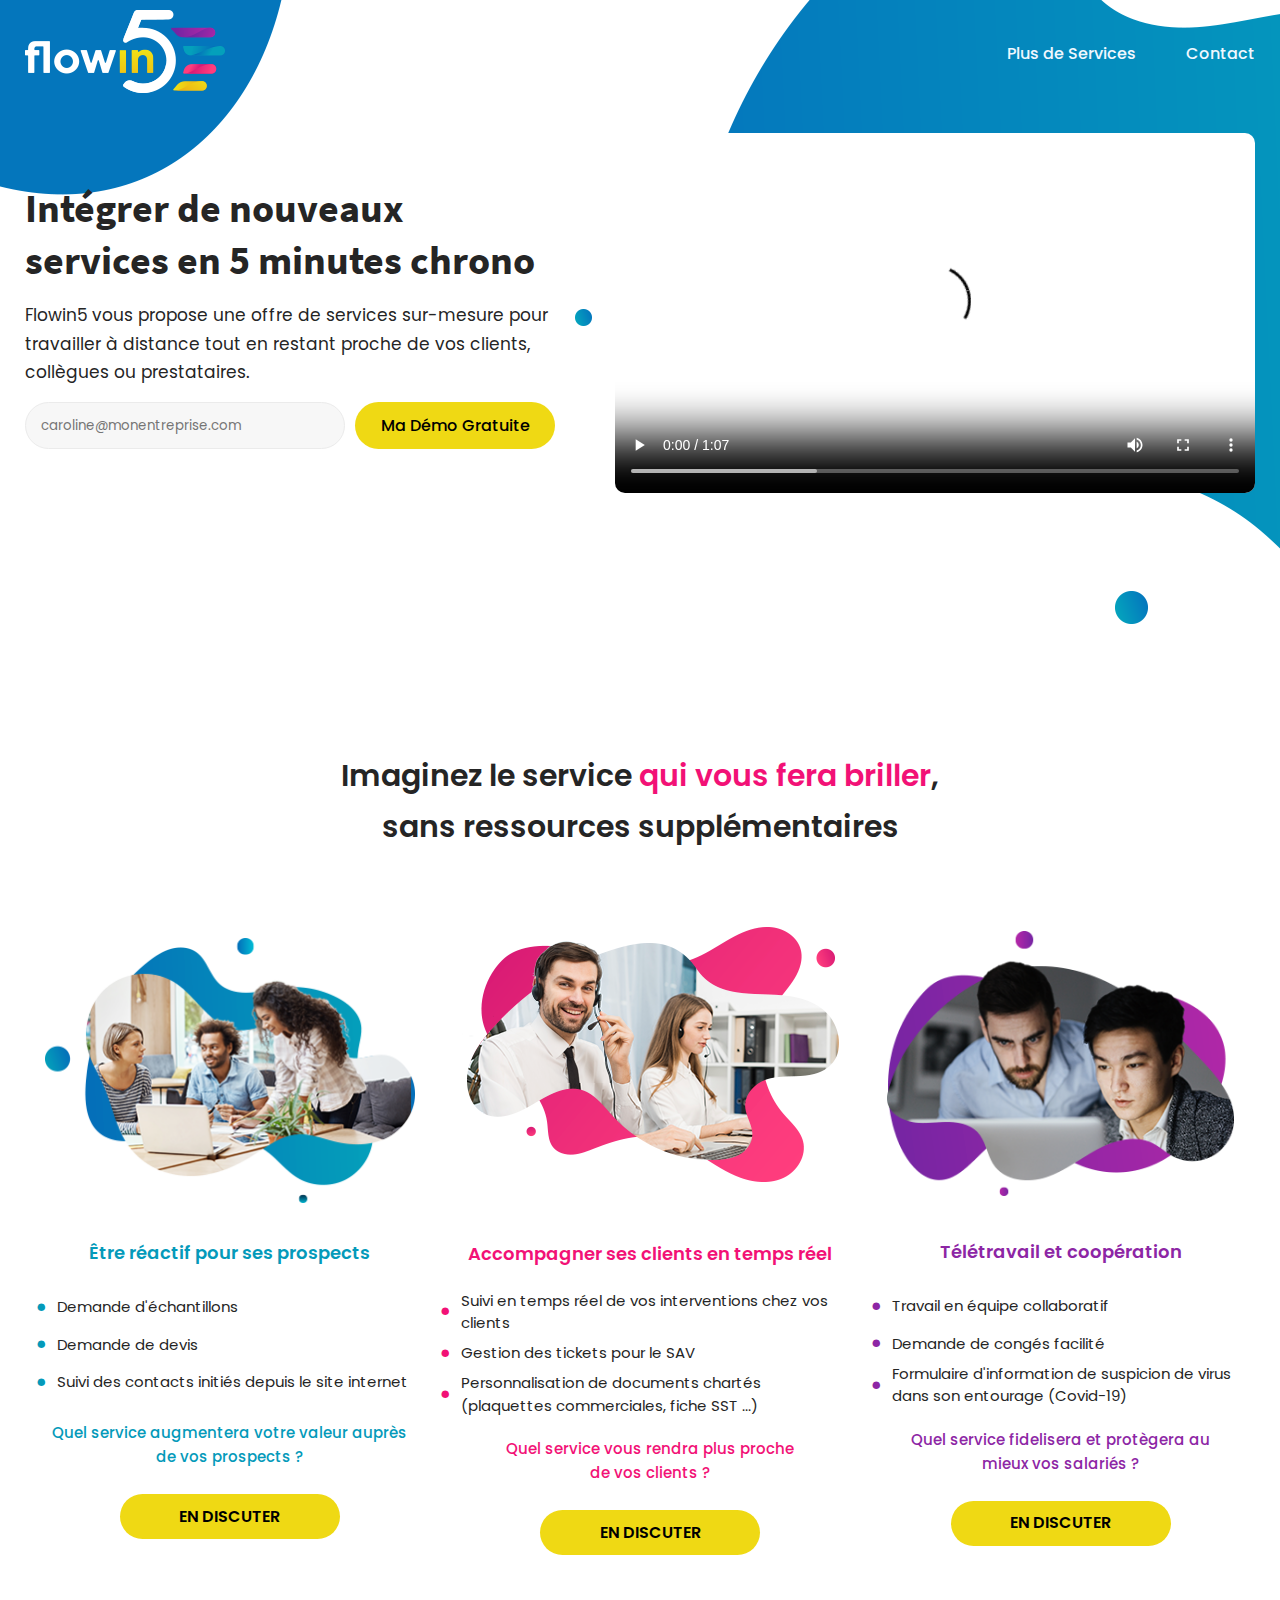
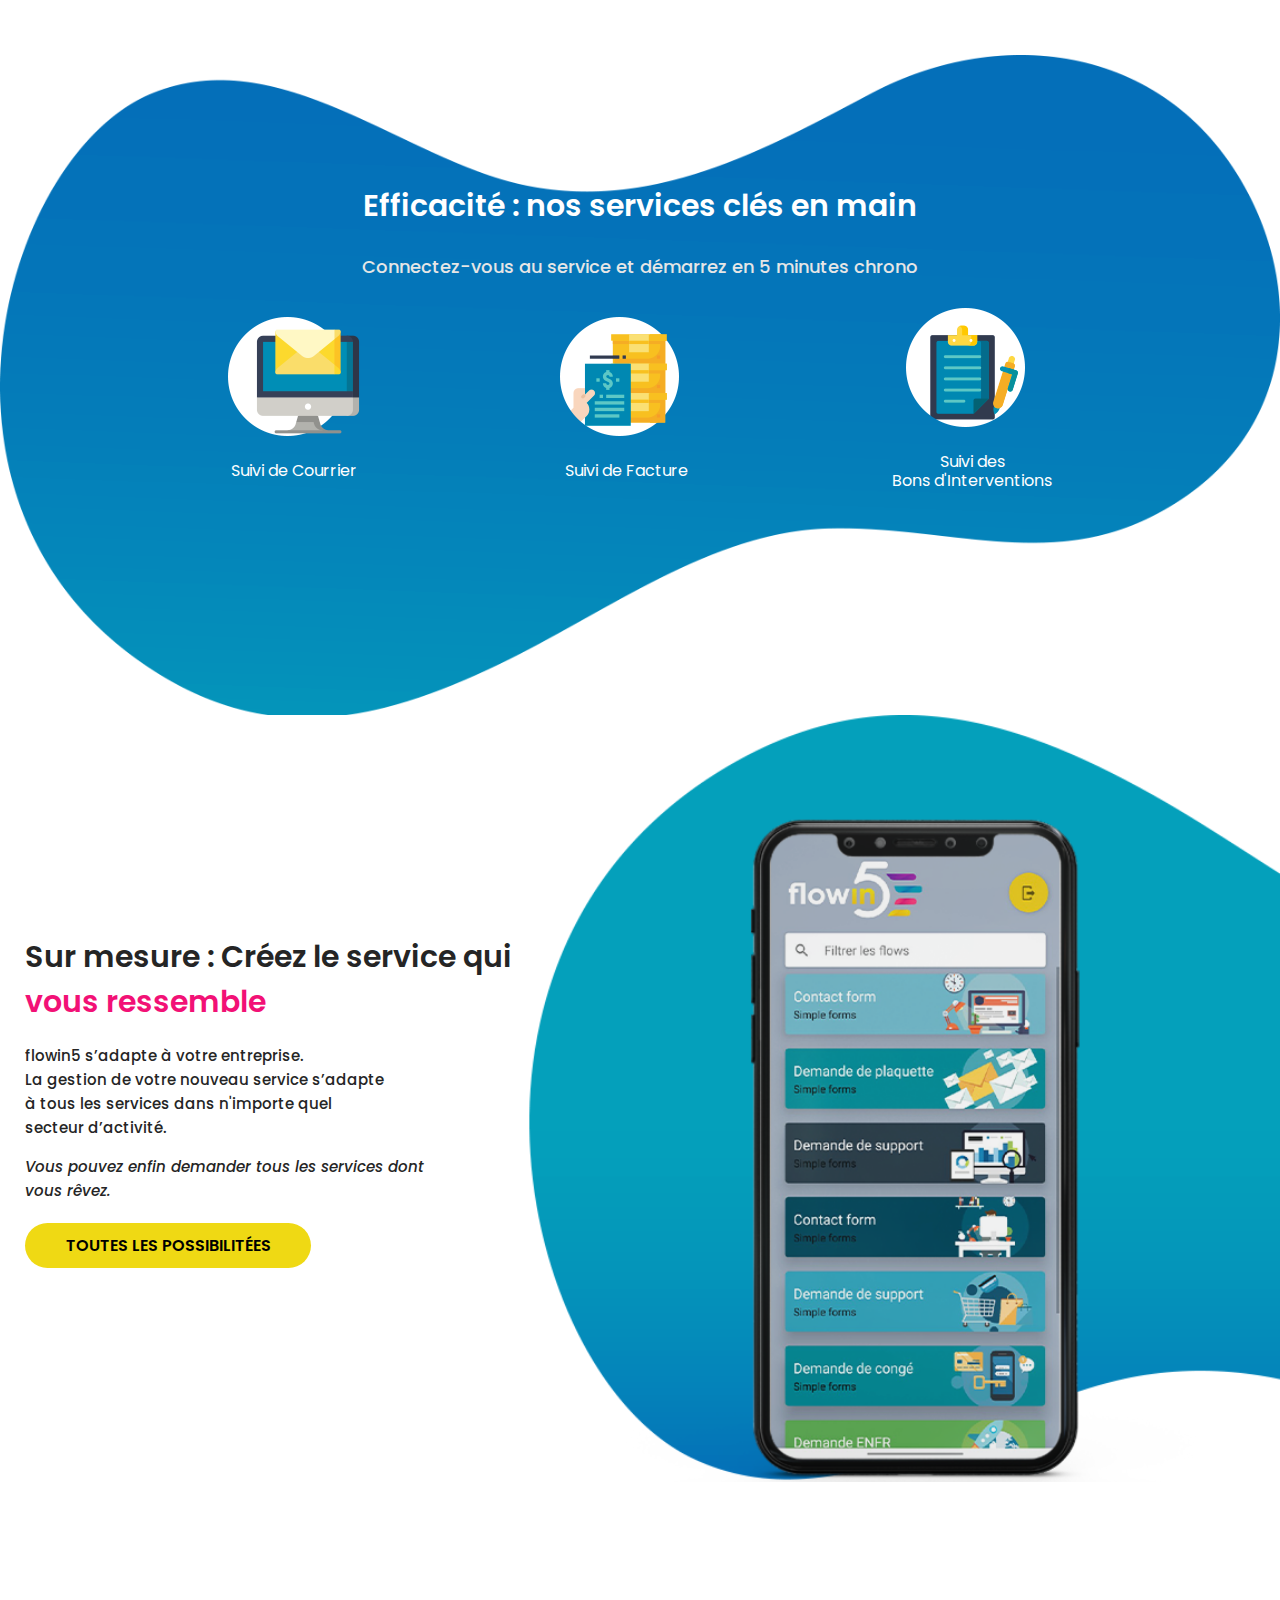
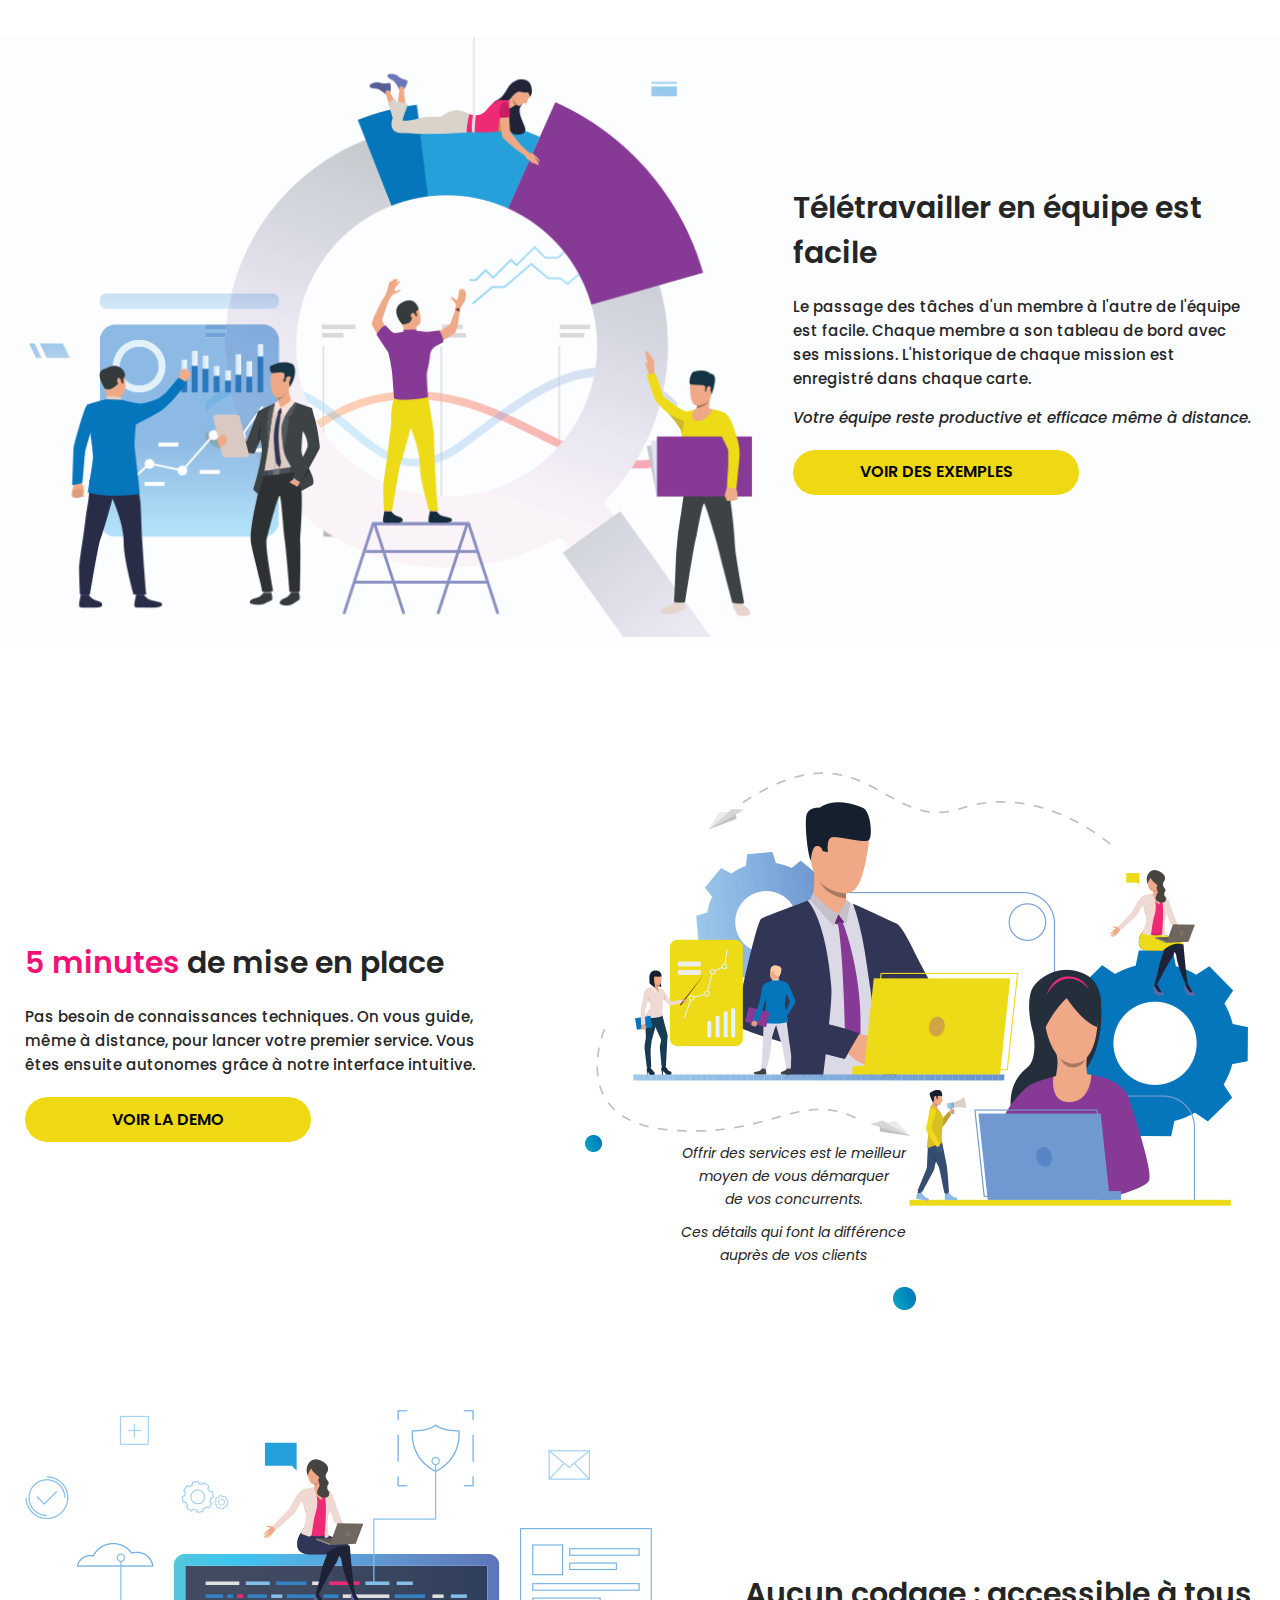
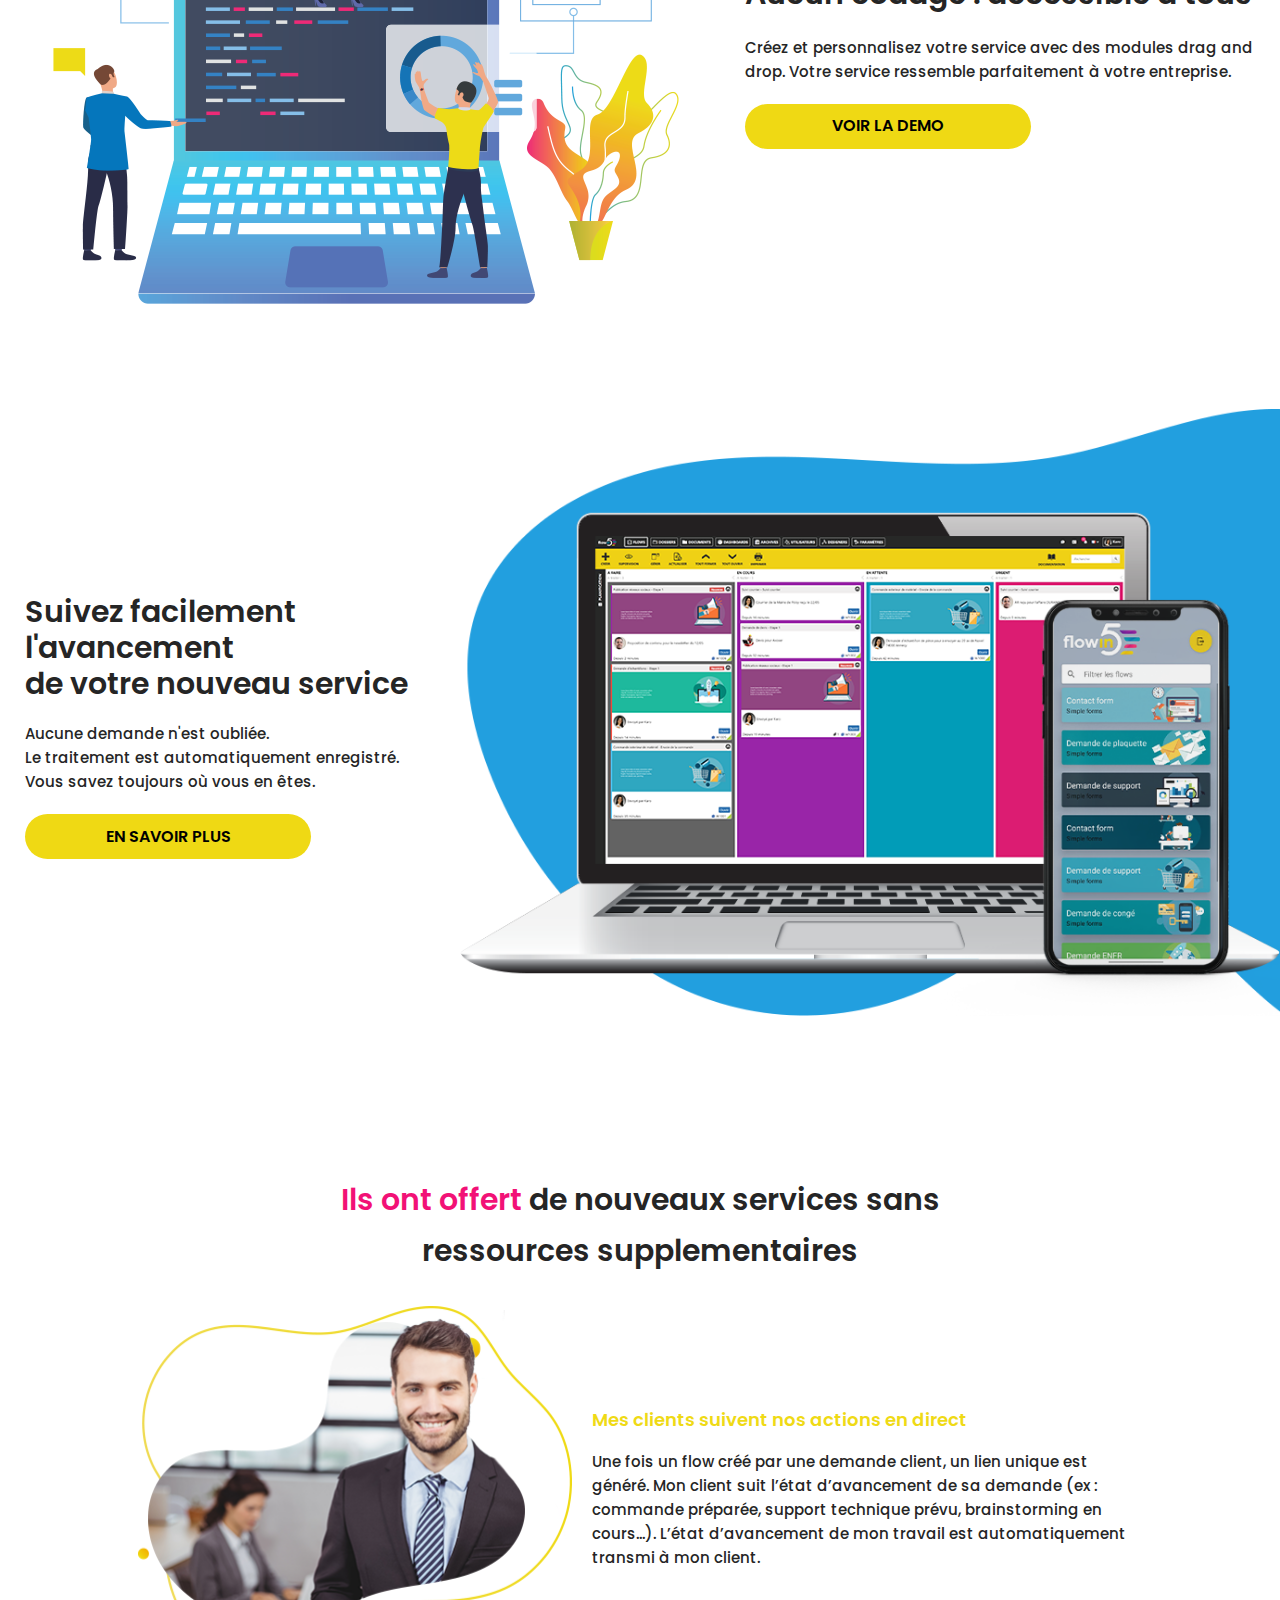
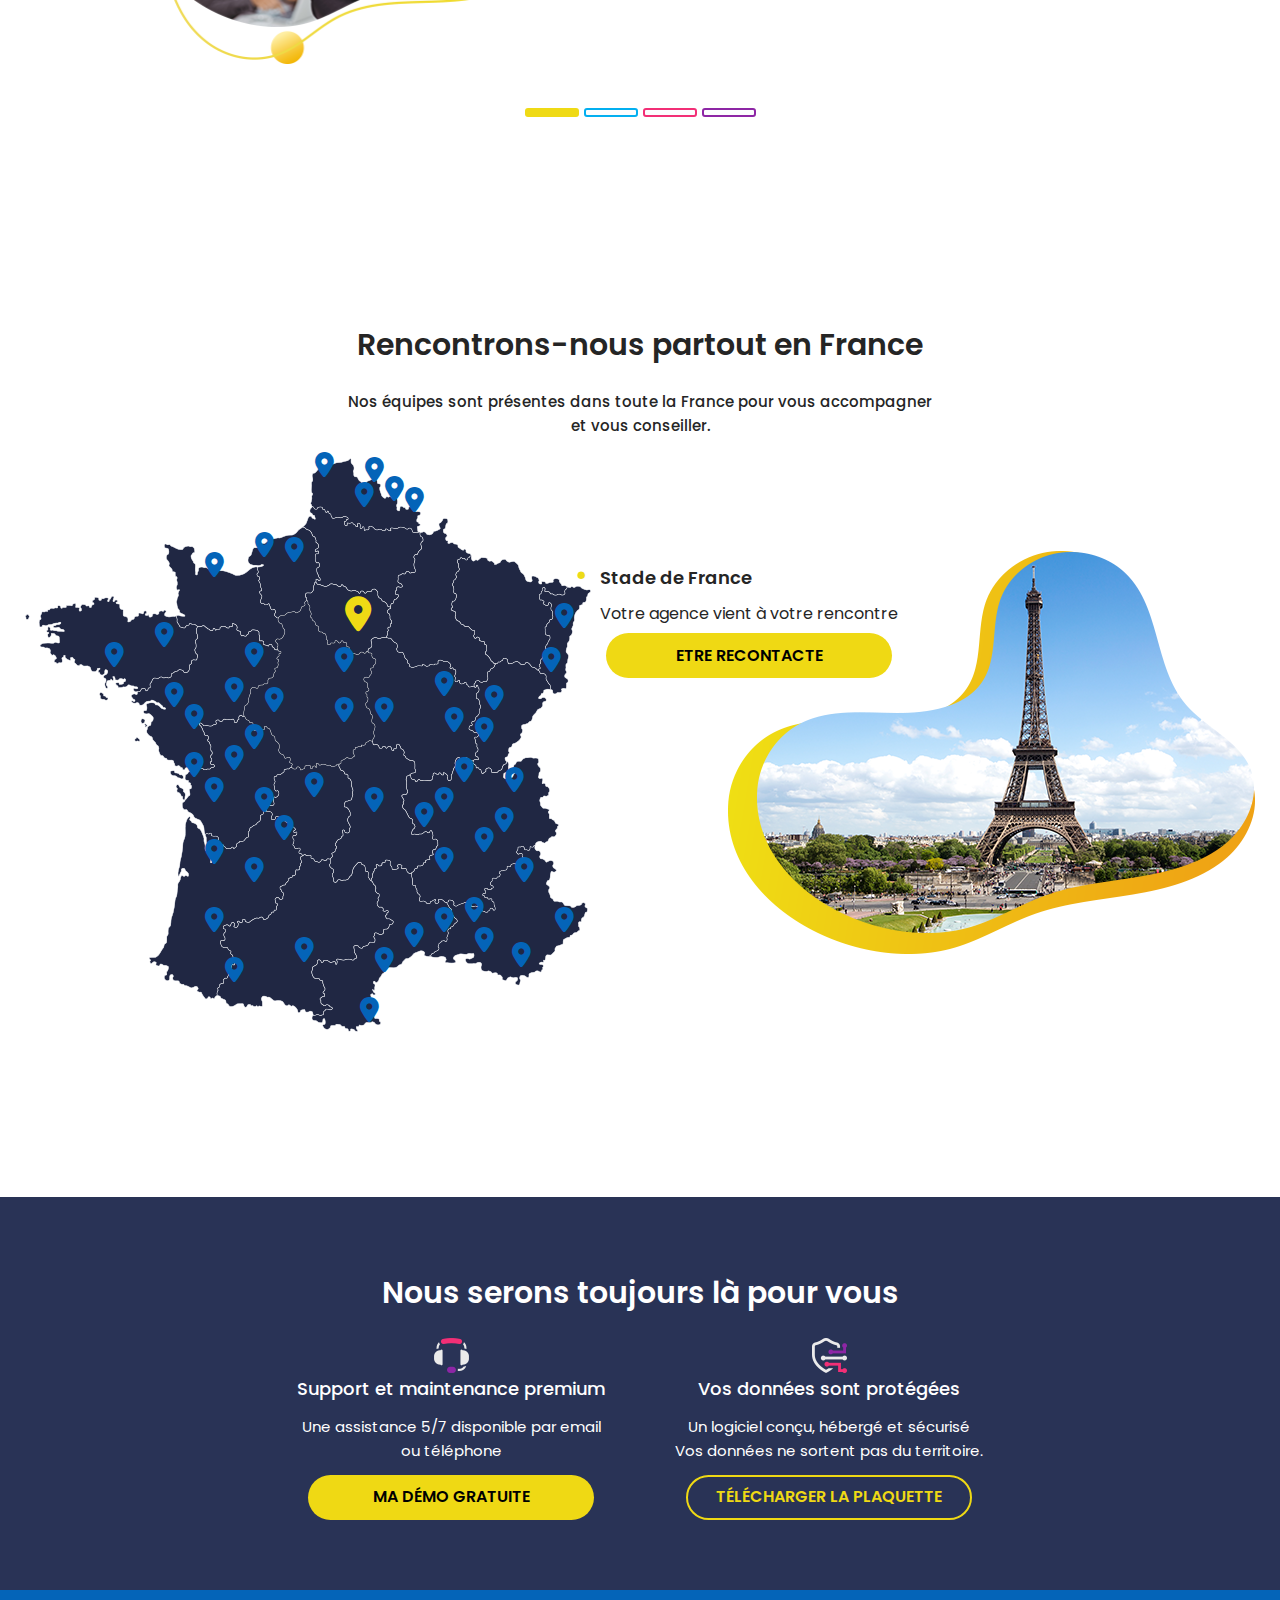
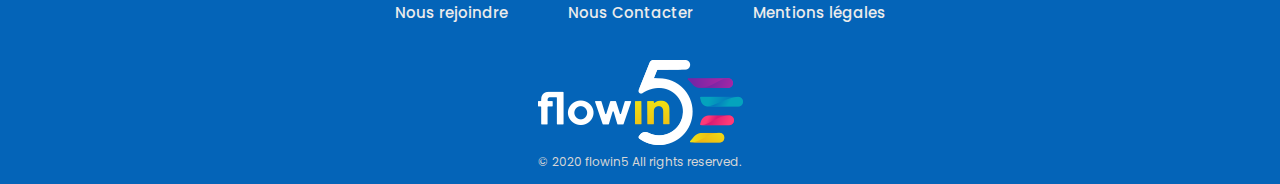
==== commit ef2f48f8: "Revised, responsive version" ====
--- a/index.html
+++ b/index.html
@@ -1,905 +1,790 @@
-﻿<!doctype html>
+﻿<!DOCTYPE html>
 <html lang="en">
-<head>
-    <!-- Required meta tags -->
-    <meta charset="utf-8">
-    <meta name="viewport" content="width=device-width, initial-scale=1, shrink-to-fit=no">
-
-    <!-- Bootstrap CSS -->
-    <link rel="stylesheet" href="https://maxcdn.bootstrapcdn.com/bootstrap/4.0.0/css/bootstrap.min.css"
-          integrity="sha384-Gn5384xqQ1aoWXA+058RXPxPg6fy4IWvTNh0E263XmFcJlSAwiGgFAW/dAiS6JXm" crossorigin="anonymous">
-
-    <script src="https://ajax.googleapis.com/ajax/libs/jquery/3.5.1/jquery.min.js"></script>
-
-    <link href="https://fonts.googleapis.com/css?family=Poppins" rel="stylesheet">
+  <head>
+    <meta charset="utf-8" />
+    <meta
+      name="viewport"
+      content="width=device-width, initial-scale=1, shrink-to-fit=no"
+    />
+
+    <link
+      href="https://fonts.googleapis.com/css2?family=Poppins:wght@400;500;600;700&display=swap"
+      rel="stylesheet"
+    />
+    <link
+      href="https://cdnjs.cloudflare.com/ajax/libs/font-awesome/6.5.1/css/all.min.css"
+      rel="stylesheet"
+    />
     <link rel="stylesheet" href="css/main.css" />
 
-    <link href="https://stackpath.bootstrapcdn.com/font-awesome/4.7.0/css/font-awesome.min.css" rel="stylesheet" />
-    <link href="https://cdnjs.cloudflare.com/ajax/libs/animate.css/4.0.0/animate.min.css" rel="stylesheet" />
     <title>Flow5</title>
-</head>
-<body>
-    <div class="container-fluid">
-        <header>
-            <!--<div class="container">-->
-            <div id="navbar"  class="row" ><!--style="margin-left:10px;"-->
-                <div class="col-md-3">
-                    <div class="logo">
-                        <a href="#">
-                        <img src="img/Home_Page/header/logo_area/logo-white.png" id="logo"/>
-                        </a>
-                        
-                    </div>
-                </div>
-                <div class="col-md-6">
-                    <div class="blank">
-
-                    </div>
-                </div>
-                <div class="col-md-3 menu_items">
-                    <ul id="menu-items">
-                        <li>
-                            <a href="Functionalities.html">Plus de Services</a>
-                        </li>
-                        <li>
-                            <a href="#">Contact</a>
-                        </li>
-                    </ul>
-                </div>
+  </head>
+  <body>
+    <div class="hero-section">
+      <header class="header">
+        <a class="logo-link" href="#">
+          <img
+            src="img/Home_Page/header/logo_area/logo-white.png"
+            class="logo"
+          />
+        </a>
+
+        <nav class="nav">
+          <ul class="nav-list">
+            <li class="list-item">
+              <a
+                class="list-link"
+                title="Plus de Services"
+                href="Functionalities.html"
+                >Plus de Services</a
+              >
+            </li>
+            <li class="list-item">
+              <a class="list-link" title="Contact" href="Contact.html"
+                >Contact</a
+              >
+            </li>
+          </ul>
+        </nav>
+      </header>
+      <div class="hero-content">
+        <div class="hero-text-container">
+          <h1 class="hero-heading">
+            Intégrer de nouveaux services en 5 minutes chrono
+          </h1>
+          <p class="hero-body">
+            Flowin5 vous propose une offre de services sur-mesure pour
+            travailler à distance tout en restant proche de vos clients,
+            collègues ou prestataires.
+          </p>
+          <div class="cta-section">
+            <input
+              type="email"
+              id="email"
+              placeholder="caroline@monentreprise.com"
+            />
+            <a href="https://do1.io/flowin5demo" target="_blank">
+              <input
+                type="button"
+                class="btn cta"
+                id="submit"
+                value="Ma Démo Gratuite"
+              />
+            </a>
+          </div>
+        </div>
+        <div>
+          <video controls class="hero-video">
+            <source src="video/flow5.mp4" type="video/mp4" />
+          </video>
+        </div>
+      </div>
+    </div>
+    <div class="service-section">
+      <h2 class="section-title">
+        Imaginez le service <span>qui vous fera briller</span>, sans ressources
+        supplémentaires
+      </h2>
+      <div class="all-services">
+        <div class="service-content">
+          <img src="img/Home_Page/sec-2/col-1.png" class="service-img" />
+          <h3 class="sub-section-title">Être réactif pour ses prospects</h3>
+          <ul>
+            <li>Demande d'échantillons</li>
+            <li>Demande de devis</li>
+            <li>Suivi des contacts initiés depuis le site internet</li>
+          </ul>
+          <p class="body-text">
+            Quel service augmentera votre valeur auprès<br />
+            de vos prospects ?
+          </p>
+
+          <div class="service-cta">
+            <a href="https://do1.io/flowin5demo" target="_blank">
+              <input type="button" value="En Discuter" />
+            </a>
+          </div>
+        </div>
+
+        <div class="service-content">
+          <img src="img/Home_Page/sec-2/col-2.png" class="service-img" />
+          <h3 class="sub-section-title">
+            Accompagner ses clients en temps réel
+          </h3>
+          <ul>
+            <li>Suivi en temps réel de vos interventions chez vos clients</li>
+            <li>Gestion des tickets pour le SAV</li>
+            <li>
+              Personnalisation de documents chartés (plaquettes commerciales,
+              fiche SST ...)
+            </li>
+          </ul>
+          <p class="body-text">
+            Quel service vous rendra plus proche<br />
+            de vos clients ?
+          </p>
+
+          <div class="service-cta">
+            <a href="https://do1.io/flowin5demo" target="_blank">
+              <input type="button" value="En Discuter" />
+            </a>
+          </div>
+        </div>
+        <div class="service-content">
+          <img src="img/Home_Page/sec-2/col-3.png" class="service-img" />
+          <h3 class="sub-section-title">Télétravail et coopération</h3>
+          <ul>
+            <li>Travail en équipe collaboratif</li>
+            <li>Demande de congés facilité</li>
+            <li>
+              Formulaire d'information de suspicion de virus dans son entourage
+              (Covid-19)
+            </li>
+          </ul>
+          <p class="body-text">
+            Quel service fidelisera et protègera au<br />
+            mieux vos salariés ?
+          </p>
+          <div class="service-cta">
+            <a href="https://do1.io/flowin5demo" target="_blank">
+              <input type="button" value="En Discuter" />
+            </a>
+          </div>
+        </div>
+      </div>
+    </div>
+    <div class="turnkey-services">
+      <h3 class="section-title">Efficacité : nos services clés en main</h3>
+      <p class="sub-section-title">
+        Connectez-vous au service et démarrez en 5 minutes chrono
+      </p>
+      <div class="turnkey-services-content">
+        <div class="turnkey-content">
+          <div>
+            <a href="Functionalities.html"><div class="turnkey-img"></div></a>
+          </div>
+          <p class="turnkey-content-title">Suivi de Courrier</p>
+        </div>
+        <div class="turnkey-content">
+          <div>
+            <a href="Functionalities.html"><div class="turnkey-img"></div></a>
+          </div>
+          <p class="turnkey-content-title">Suivi de Facture</p>
+        </div>
+        <div class="turnkey-content">
+          <div>
+            <a href="Functionalities.html"><div class="turnkey-img"></div></a>
+          </div>
+          <p class="turnkey-content-title">
+            Suivi des <br />
+            Bons d'Interventions
+          </p>
+        </div>
+      </div>
+    </div>
+    <div class="custom-made">
+      <div class="custom-made-text">
+        <h3 class="section-title">
+          Sur mesure : Créez le service qui <span>vous ressemble</span>
+        </h3>
+        <p class="body-text">
+          flowin5 s’adapte à votre entreprise.<br />
+          La gestion de votre nouveau service s’adapte<br />
+          à tous les services dans n'importe quel<br />
+          secteur d’activité.
+        </p>
+        <p class="body-text">
+          Vous pouvez enfin demander tous les services dont<br />
+          vous rêvez.
+        </p>
+        <a href="Functionalities.html">
+          <input
+            type="button"
+            value="Toutes les possibilitées"
+            class="btn btn-primary"
+          />
+        </a>
+      </div>
+      <div>
+        <img
+          src="../img/Home_Page/sec-4/smart-phone-cropped.png"
+          class="custom-made-img"
+        />
+      </div>
+    </div>
+    <div class="telework">
+      <div class="telework-content">
+        <div class="telework-text">
+          <h3 class="section-title">Télétravailler en équipe est facile</h3>
+          <p class="body-text">
+            Le passage des tâches d'un membre à l'autre de l'équipe est facile.
+            Chaque membre a son tableau de bord avec ses missions. L'historique
+            de chaque mission est enregistré dans chaque carte.
+          </p>
+          <p class="body-text">
+            Votre équipe reste productive et efficace même à distance.
+          </p>
+          <a href="Functionalities.html">
+            <input type="button" value="Voir des Exemples" />
+          </a>
+        </div>
+        <div>
+          <img
+            src="../img/Home_Page/sec-5/background-cropped.png"
+            class="telework-img"
+          />
+        </div>
+      </div>
+    </div>
+    <div class="setup">
+      <div class="setup-content">
+        <div class="setup-text">
+          <h3 class="section-title"><span>5 minutes</span> de mise en place</h3>
+          <p class="body-text">
+            Pas besoin de connaissances techniques. On vous guide, même à
+            distance, pour lancer votre premier service. Vous êtes ensuite
+            autonomes grâce à notre interface intuitive.
+          </p>
+          <a href="https://do1.io/flowin5demo" target="_blank">
+            <input type="button" value="Voir la Demo" />
+          </a>
+        </div>
+        <div class="setup-img">
+          <p class="side-text">
+            Offrir des services est le meilleur<br />
+            moyen de vous démarquer<br />
+            de vos concurrents.
+          </p>
+          <p class="side-text">
+            Ces détails qui font la différence<br />
+            auprès de vos clients
+          </p>
+        </div>
+      </div>
+    </div>
+    <div class="no-coding">
+      <div class="no-coding-content">
+        <div>
+          <img
+            class="no-coding-img"
+            src="../img/Home_Page/sec-7/background.png"
+          />
+        </div>
+        <div class="no-coding-text">
+          <h3 class="section-title">Aucun codage : accessible à tous</h3>
+          <p class="body-text">
+            Créez et personnalisez votre service avec des modules drag and drop.
+            Votre service ressemble parfaitement à votre entreprise.
+          </p>
+          <a href="https://do1.io/flowin5demo" target="_blank">
+            <input type="button" value="Voir la Demo" class="btn btn-primary" />
+          </a>
+        </div>
+      </div>
+    </div>
+    <div class="track-progress">
+      <div class="track-progress-content">
+        <div class="track-progress-text">
+          <h3 class="section-title">
+            Suivez facilement l'avancement<br />
+            de votre nouveau service
+          </h3>
+          <p class="body-text">
+            Aucune demande n'est oubliée. <br />
+            Le traitement est automatiquement enregistré.<br />
+            Vous savez toujours où vous en êtes.
+          </p>
+          <a href="https://do1.io/flowin5demo" target="_blank">
+            <input
+              class="btn btn-primary"
+              type="button"
+              value="En Savoir plus"
+            />
+          </a>
+        </div>
+        <div>
+          <img
+            class="track-progress-img"
+            src="../img/Home_Page/sec-8/background.png"
+          />
+        </div>
+      </div>
+    </div>
+    <div class="testimonials">
+      <h3 class="section-title">
+        <span>Ils ont offert</span> de nouveaux services sans<br />
+        ressources supplementaires
+      </h3>
+      <div class="testimonials-content">
+        <ol class="carousel-indicators">
+          <li
+            data-color="rgb(239, 218, 21)"
+            class="active-index"
+            id="ind-1"
+          ></li>
+          <li
+            data-color="rgb(3, 175, 240)"
+            id="ind-2"
+            class="inactive-index"
+          ></li>
+          <li
+            data-color="rgb(242, 47, 118)"
+            id="ind-3"
+            class="inactive-index"
+          ></li>
+          <li
+            data-color="rgb(141, 38, 165)"
+            id="ind-4"
+            class="inactive-index"
+          ></li>
+        </ol>
+
+        <div class="carousel-inner">
+          <div class="carousel-item">
+            <div>
+              <img
+                class="carousel-img"
+                src="img/Home_Page/sec-9/c1-cropped.png"
+                alt="First slide"
+              />
             </div>
-            <!--</div>-->
-            <!--<div class="container-fluid">-->
-            <div class="row">
-                <div class="col-md-6">
-                    <p class="header-heading slide-in-fwd-center">
-                        Intégrer de nouveaux services <br />
-                        en 5 minutes chrono
-                    </p>
-                    <p class="body-text">
-                        Flowin5 vous propose une offre de services sur-mesure pour<br />
-                        travailler à distance tout en restant proche de vos clients,<br />
-                        collègues ou prestataires.
-                    </p>
-
-                    <input type="text" id="email" placeholder="caroline@monentreprise.com" />  
-                    <a href="https://do1.io/flowin5demo" target="_blank">
-                        <input type="button" class="btn btn-primary" id="submit" value="Ma Démo Gratuite" />
-                    </a>
-
-                </div>
-                <div class="col-md-6" style="padding-top:90px;padding-right:35px;">
-                    <video  controls>
-                        <source src="video/flow5.mp4" type="video/mp4" />
-                    </video>
-                </div>
+            <div class="carousel-text">
+              <h4 class="carousel-item-title" style="color: rgb(239, 218, 21)">
+                Mes clients suivent nos actions en direct
+              </h4>
+              <p class="body-text">
+                Une fois un flow créé par une demande client, un lien unique est
+                généré. Mon client suit l’état d’avancement de sa demande (ex :
+                commande préparée, support technique prévu, brainstorming en
+                cours...). L’état d’avancement de mon travail est
+                automatiquement transmi à mon client.
+              </p>
             </div>
-            <!--</div>-->
-
-        </header>
-
-
-
-        <div id="sec-2" style="margin-left:10px;">
-            <h1>
-                Imaginez le service <span>qui vous fera briller</span>,<br />
-                sans ressources supplémentaires
-            </h1>
-
-            <div class="row">
-                <div class="col-md-4">
-                    <img src="img/Home_Page/sec-2/col-1.png"/>
-                    <h3>Être réactif pour ses prospects</h3>
-                    <ul>
-                        <li>Demande d'échantillons</li>
-                        <li>Demande de devis</li>
-                        <li>Suivi des contacts initiés depuis
-                            le site internet     
-                        </li>
-                    </ul>
-                    <p>
-                        Quel service augmentera votre valeur auprès<br />
-                        de vos prospects ?
-                    </p>
-
-                    <div style="text-align:center;">
-                        <a href="https://do1.io/flowin5demo" target="_blank">
-                            <input type="button" class="btn btn-primary" value="En Discuter" />
-                        </a>
-                    </div>
-                </div>
-
-                <div class="col-md-4">
-                    <img src="img/Home_Page/sec-2/col-2.png"/>
-                    <h3>Accompagner ses clients en temps réel</h3>
-                    <ul>
-                        <li>Suivi en temps réel de vos interventions chez
-                            vos clients   
-                        </li>
-                        <li>Gestion des tickets pour le SAV</li>
-                        <li>Personnalisation de documents chartés
-                            (plaquettes commerciales, fiche SST ...)    
-                        </li>
-                    </ul>
-                    <p>
-                        Quel service vous rendra plus proche<br />
-                        de vos clients ?
-                    </p>
-
-                    <div style="text-align:center;">
-                        <a href="https://do1.io/flowin5demo" target="_blank">
-                            <input type="button" value="En Discuter" class="btn btn-primary" />
-                        </a>
-                    </div>
-                </div>
-
-                <div class="col-md-4">
-                    <img src="img/Home_Page/sec-2/col-3.png"/>
-                    <h3>Télétravail et coopération</h3>
-                    <ul>
-                        <li>Travail en équipe collaboratif</li>
-                        <li>Demande de congés facilité</li>
-                        <li>Formulaire d'information de suspicion
-                            de virus dans son entourage (Covid-19)  
-                        </li>
-                    </ul>
-                    <p>
-                        Quel service fidelisera et protègera au<br />
-                        mieux vos salariés ?
-                    </p>
-                    <div style="text-align:center;">
-                        <a href="https://do1.io/flowin5demo" target="_blank">
-                            <input type="button" value="En Discuter" class="btn btn-primary" />
-                        </a>
-                    </div>
-
-                </div>
+          </div>
+        </div>
+      </div>
+    </div>
+    <div class="map-section">
+      <h3 class="section-title">Rencontrons-nous partout en France</h3>
+      <p class="body-text">
+        Nos équipes sont présentes dans toute la France pour vous accompagner<br />
+        et vous conseiller.
+      </p>
+      <div class="map-container">
+        <div id="map">
+          <div id="locs">
+            <i
+              class="fa-solid fa-location-dot loc"
+              data-desc="Votre agence  vient à votre rencontre"
+              name="Côte d’Opale"
+              id="loc1"
+            ></i>
+            <i
+              class="fa-solid fa-location-dot loc"
+              data-desc="Votre agence  vient à votre rencontre"
+              name="Lille"
+              id="loc2"
+            ></i>
+            <i
+              class="fa-solid fa-location-dot loc"
+              data-desc="Votre agence  vient à votre rencontre"
+              name="Valenciennes"
+              id="loc3"
+            ></i>
+            <i
+              class="fa-solid fa-location-dot loc"
+              data-desc="Votre agence  vient à votre rencontre"
+              name="Maubeuge"
+              id="loc4"
+            ></i>
+            <i
+              class="fa-solid fa-location-dot loc"
+              data-desc="Votre agence  vient à votre rencontre"
+              name="Arras"
+              id="loc5"
+            ></i>
+            <i
+              class="fa-solid fa-location-dot loc"
+              data-desc="Votre agence  vient à votre rencontre"
+              name="Strasbourg"
+              id="loc6"
+            ></i>
+            <i
+              class="fa-solid fa-location-dot loc"
+              data-desc="Votre agence  vient à votre rencontre"
+              name="Mulhouse"
+              id="loc7"
+            ></i>
+            <i
+              class="fa-solid fa-location-dot loc"
+              data-desc="Votre agence  vient à votre rencontre"
+              name="Rouen"
+              id="loc8"
+            ></i>
+            <i
+              class="fa-solid fa-location-dot loc"
+              data-desc="Votre agence  vient à votre rencontre"
+              name="Le Havre"
+              id="loc9"
+            ></i>
+            <i
+              class="fa-solid fa-location-dot loc"
+              data-desc="Votre agence  vient à votre rencontre"
+              name="Caen"
+              id="loc10"
+            ></i>
+            <i
+              class="fa-solid fa-location-dot loc active"
+              data-desc="Votre agence  vient à votre rencontre"
+              name="Paris"
+              id="loc11"
+            ></i>
+            <i
+              class="fa-solid fa-location-dot loc"
+              data-desc="Votre agence  vient à votre rencontre"
+              name="Rennes"
+              id="loc12"
+            ></i>
+            <i
+              class="fa-solid fa-location-dot loc"
+              data-desc="Votre agence  vient à votre rencontre"
+              name="Vannes"
+              id="loc13"
+            ></i>
+            <i
+              class="fa-solid fa-location-dot loc"
+              data-desc="Votre agence  vient à votre rencontre"
+              name="Le Mans"
+              id="loc14"
+            ></i>
+            <i
+              class="fa-solid fa-location-dot loc"
+              data-desc="Votre agence  vient à votre rencontre"
+              name="Orléans"
+              id="loc15"
+            ></i>
+            <i
+              class="fa-solid fa-location-dot loc"
+              data-desc="Votre agence  vient à votre rencontre"
+              name="Dijon"
+              id="loc16"
+            ></i>
+            <i
+              class="fa-solid fa-location-dot loc"
+              data-desc="Votre agence  vient à votre rencontre"
+              name="Besançon"
+              id="loc17"
+            ></i>
+            <i
+              class="fa-solid fa-location-dot loc"
+              data-desc="Votre agence  vient à votre rencontre"
+              name="la Roche-sur-Yon"
+              id="loc18"
+            ></i>
+            <i
+              class="fa-solid fa-location-dot loc"
+              data-desc="Votre agence  vient à votre rencontre"
+              name="Nantes"
+              id="loc19"
+            ></i>
+            <i
+              class="fa-solid fa-location-dot loc"
+              data-desc="Votre agence  vient à votre rencontre"
+              name="Angers"
+              id="loc20"
+            ></i>
+            <i
+              class="fa-solid fa-location-dot loc"
+              data-desc="Votre agence  vient à votre rencontre"
+              name="Tours"
+              id="loc21"
+            ></i>
+            <i
+              class="fa-solid fa-location-dot loc"
+              data-desc="Votre agence  vient à votre rencontre"
+              name="Poitiers"
+              id="loc22"
+            ></i>
+            <i
+              class="fa-solid fa-location-dot loc"
+              data-desc="Votre agence  vient à votre rencontre"
+              name="Angoulême"
+              id="loc23"
+            ></i>
+            <i
+              class="fa-solid fa-location-dot loc"
+              data-desc="Votre agence  vient à votre rencontre"
+              name="La Rochelle"
+              id="loc24"
+            ></i>
+            <i
+              class="fa-solid fa-location-dot loc"
+              data-desc="Votre agence  vient à votre rencontre"
+              name="Saintes"
+              id="loc25"
+            ></i>
+            <i
+              class="fa-solid fa-location-dot loc"
+              data-desc="Votre agence  vient à votre rencontre"
+              name="Niorte"
+              id="loc26"
+            ></i>
+            <i
+              class="fa-solid fa-location-dot loc"
+              data-desc="Votre agence  vient à votre rencontre"
+              name="Limoges"
+              id="loc27"
+            ></i>
+            <i
+              class="fa-solid fa-location-dot loc"
+              data-desc="Votre agence  vient à votre rencontre"
+              name="Périgeux"
+              id="loc28"
+            ></i>
+            <i
+              class="fa-solid fa-location-dot loc"
+              data-desc="Votre agence  vient à votre rencontre"
+              name="Bordeaux"
+              id="loc29"
+            ></i>
+            <i
+              class="fa-solid fa-location-dot loc"
+              data-desc="Votre agence  vient à votre rencontre"
+              name="Marmande"
+              id="loc30"
+            ></i>
+            <i
+              class="fa-solid fa-location-dot loc"
+              data-desc="Votre agence  vient à votre rencontre"
+              name="Mont de Marsan"
+              id="loc31"
+            ></i>
+            <i
+              class="fa-solid fa-location-dot loc"
+              data-desc="Votre agence  vient à votre rencontre"
+              name="Tarbes"
+              id="loc32"
+            ></i>
+            <i
+              class="fa-solid fa-location-dot loc"
+              data-desc="Votre agence  vient à votre rencontre"
+              name="Bourges"
+              id="loc33"
+            ></i>
+            <i
+              class="fa-solid fa-location-dot loc"
+              data-desc="Votre agence  vient à votre rencontre"
+              name="Nevers"
+              id="loc34"
+            ></i>
+            <i
+              class="fa-solid fa-location-dot loc"
+              data-desc="Votre agence  vient à votre rencontre"
+              name="Chalon"
+              id="loc35"
+            ></i>
+            <i
+              class="fa-solid fa-location-dot loc"
+              data-desc="Votre agence  vient à votre rencontre"
+              name="Lons"
+              id="loc36"
+            ></i>
+            <i
+              class="fa-solid fa-location-dot loc"
+              data-desc="Votre agence  vient à votre rencontre"
+              name="Bourg"
+              id="loc37"
+            ></i>
+            <i
+              class="fa-solid fa-location-dot loc"
+              data-desc="Votre agence  vient à votre rencontre"
+              name="Lyon"
+              id="loc38"
+            ></i>
+            <i
+              class="fa-solid fa-location-dot loc"
+              data-desc="Votre agence  vient à votre rencontre"
+              name="Saint-Étienne"
+              id="loc39"
+            ></i>
+            <i
+              class="fa-solid fa-location-dot loc"
+              data-desc="Votre agence  vient à votre rencontre"
+              name="Clermont-Ferrand"
+              id="loc40"
+            ></i>
+            <i
+              class="fa-solid fa-location-dot loc"
+              data-desc="Votre agence  vient à votre rencontre"
+              name="Valence"
+              id="loc41"
+            ></i>
+            <i
+              class="fa-solid fa-location-dot loc"
+              data-desc="Votre agence  vient à votre rencontre"
+              name="Grenoble"
+              id="loc42"
+            ></i>
+            <i
+              class="fa-solid fa-location-dot loc"
+              data-desc="Votre agence  vient à votre rencontre"
+              name="Gap"
+              id="loc43"
+            ></i>
+            <i
+              class="fa-solid fa-location-dot loc"
+              data-desc="Votre agence  vient à votre rencontre"
+              name="Chambéry"
+              id="loc44"
+            ></i>
+            <i
+              class="fa-solid fa-location-dot loc"
+              data-desc="Votre agence  vient à votre rencontre"
+              name="Annecy"
+              id="loc45"
+            ></i>
+            <i
+              class="fa-solid fa-location-dot loc"
+              data-desc="Votre agence  vient à votre rencontre"
+              name="Toulouse"
+              id="loc46"
+            ></i>
+            <i
+              class="fa-solid fa-location-dot loc"
+              data-desc="Votre agence  vient à votre rencontre"
+              name="Perpignan"
+              id="loc47"
+            ></i>
+            <i
+              class="fa-solid fa-location-dot loc"
+              data-desc="Votre agence  vient à votre rencontre"
+              name="Béziers"
+              id="loc48"
+            ></i>
+            <i
+              class="fa-solid fa-location-dot loc"
+              data-desc="Votre agence  vient à votre rencontre"
+              name="Montpellier"
+              id="loc49"
+            ></i>
+            <i
+              class="fa-solid fa-location-dot loc"
+              data-desc="Votre agence  vient à votre rencontre"
+              name="Nîmes"
+              id="loc50"
+            ></i>
+            <i
+              class="fa-solid fa-location-dot loc"
+              data-desc="Votre agence  vient à votre rencontre"
+              name="Avignon"
+              id="loc51"
+            ></i>
+            <i
+              class="fa-solid fa-location-dot loc"
+              data-desc="Votre agence  vient à votre rencontre"
+              name="Aix en provence"
+              id="loc52"
+            ></i>
+            <i
+              class="fa-solid fa-location-dot loc"
+              data-desc="Votre agence  vient à votre rencontre"
+              name="Toulon"
+              id="loc53"
+            ></i>
+            <i
+              class="fa-solid fa-location-dot loc"
+              data-desc="Votre agence  vient à votre rencontre"
+              name="Nice"
+              id="loc54"
+            ></i>
+          </div>
+        </div>
+        <div class="loc-desc-container">
+          <div class="loc-desc-text-container">
+            <ul>
+              <li>Stade de France</li>
+            </ul>
+            <p>Votre agence vient à votre rencontre</p>
+            <a href="https://do1.io/flowin5demo" target="_blank">
+              <input
+                type="button"
+                value="Etre Recontacte"
+                class="btn btn-primary"
+              />
+            </a>
+          </div>
+          <img src="img/Home_Page/sec-10/loc11_img.png" class="office-img" />
+        </div>
+      </div>
+    </div>
+    <div class="support-section">
+      <h3 class="section-title">Nous serons toujours là pour vous</h3>
+      <div class="support-section-content">
+        <div class="support-section-column1">
+          <div class="support-desc">
+            <div>
+              <img src="img/Home_Page/sec-11/technical-support.png" />
+              <div>
+                <h5>Support et maintenance premium</h5>
+                <p>
+                  Une assistance 5/7 disponible par email<br />
+                  ou téléphone
+                </p>
+              </div>
             </div>
-        </div>
-
-        <div id="sec-3">
-            <h3>Efficacité : nos services clés en main</h3>
-            <p>Connectez-vous au service et démarrez en 5 minutes chrono</p>
-            <div class="row d-flex justify-content-center">
-                <div class="col-md-4">
-                    <div class="d-flex justify-content-center">
-                            <a href="Functionalities.html"><div></div></a>
-                    </div>
-                    <p>Suivi de Courrier</p>
-                </div>
-                <div class="col-md-4">
-                    <div class="d-flex justify-content-center">
-                        <a href="Functionalities.html"><div></div></a>
-                    </div>
-                    <p>Suivi de Facture</p>
-                </div>
-                <div class="col-md-4">
-                    <div class="d-flex justify-content-center">
-                        <a href="Functionalities.html"><div></div></a>
-                    </div>
-                    <p>
-                        Suivi des <br />
-                        Bons d'Interventions
-                    </p>
-                </div>
+          </div>
+          <a href="https://do1.io/flowin5demo" target="_blank">
+            <input
+              type="button"
+              value="Ma Démo Gratuite"
+              class="btn btn-primary"
+            />
+          </a>
+        </div>
+        <div class="support-section-column2">
+          <div class="support-desc">
+            <div>
+              <img src="img/Home_Page/sec-11/shield.png" />
+              <div>
+                <h5>Vos données sont protégées</h5>
+                <p>
+                  Un logiciel conçu, hébergé et sécurisé<br />
+                  Vos données ne sortent pas du territoire.
+                </p>
+              </div>
             </div>
-        </div>
-
-        <div id="sec-4">
-            <div class="row" style="margin-left:10px;">
-                <div class="col-md-5">
-                    <h3>
-                        Sur mesure : <br />
-                        Créez le service qui <span>vous ressemble</span>
-                    </h3>
-                    <p>
-                        flowin5 s’adapte à votre entreprise.<br />
-                        La gestion de votre nouveau service s’adapte<br />
-                        à tous les services dans n'importe quel<br />
-                        secteur d’activité.
-                    </p>
-                    <p>
-                        Vous pouvez enfin demander tous les services dont<br />
-                        vous rêvez.
-                    </p>
-                    <a href="Functionalities.html">
-                        <input type="button" value="Toutes les possibilitées" class="btn btn-primary" />
-                    </a>
-                </div>
-                <div class="col-md-7">
-
-                </div>
-            </div>
-        </div>
-        <div id="sec-5">
-            <div class="row">
-                <div class="col-md-7">
-                    <!--<img src="img/Home_Page/sec-5/background.png" style="width:100%;"/>-->
-                </div>
-                <div class="col-md-5">
-                    <h3>Télétravailler en équipe est facile</h3>
-                    <p>
-                        Le passage des tâches d'un membre à l'autre de l'équipe
-                        est facile.
-                        Chaque membre a son tableau de bord avec ses missions.
-                        L'historique de chaque mission est enregistré dans chaque
-                        carte.
-                    </p>
-                    <p>
-                        Votre équipe reste productive et efficace même à distance.
-                    </p>
-                    <a href="Functionalities.html">
-                        <input type="button" value="Voir des Exemples" class="btn btn-primary" />
-                    </a>
-                    
-                </div>
-            </div>
-        </div>
-
-        <div id="sec-6">
-            <div class="row" style="margin-left:0px;">
-                <div class="col-md-5">
-                    <h3><span>5 minutes</span> de mise en place</h3>
-                    <p>
-                        Pas besoin de connaissances techniques. On vous guide,
-                        même à distance, pour lancer votre premier service.
-                        Vous êtes ensuite autonomes grâce à notre interface intuitive.
-                    </p>
-                    <a href="https://do1.io/flowin5demo" target="_blank">
-                        <input type="button" value="Voir la Demo" class="btn btn-primary" />
-                    </a>
-                    
-                </div>
-                <div class="col-md-7">
-                    <p>
-                        Offrir des services est le meilleur<br />
-                        moyen de vous démarquer<br />
-                        de vos concurrents.
-                    </p>
-                    <p>
-                        Ces détails qui font la différence<br />
-                        auprès de vos clients
-                    </p>
-                </div>
-            </div>
-        </div>
-
-        <div id="sec-7">
-            <div class="row">
-                <div class="col-md-7">
-
-                </div>
-                <div class="col-md-5">
-                    <h3>Aucun codage : accessible à tous</h3>
-                    <p>
-                        Créez et personnalisez votre service avec des modules
-                        drag and drop.
-                        Votre service ressemble parfaitement à votre entreprise.
-                    </p>
-                    <a href="https://do1.io/flowin5demo" target="_blank">
-                        <input type="button" value="Voir la Demo" class="btn btn-primary" />
-                    </a>
-                    
-                </div>
-            </div>
-        </div>
-
-        <div id="sec-8">
-            <div class="row" style="margin-left:0px;">
-                <div class="col-md-4">
-                    <h3>
-                        Suivez facilement l'avancement<br />
-                        de votre nouveau service
-                    </h3>
-                    <p>
-                        Aucune demande n'est oubliée. <br />
-                        Le traitement est automatiquement enregistré.<br />
-                        Vous savez toujours où vous en êtes.
-                    </p>
-                    <a href="https://do1.io/flowin5demo" target="_blank">
-                        <input class="btn btn-primary" type="button" value="En Savoir plus" />
-                    </a>
-                    
-                </div>
-                <div class="col-md-8">
-                    <!--<img src="img/Home_Page/sec-8/background.png" style="width:100%;height:100%;"/>-->
-                </div>
-            </div>
-        </div>
-
-        <div id="sec-9">
-            <h3>
-                <span>Ils ont offert</span> de nouveaux services sans<br />
-                ressources supplementaires
-            </h3>
-            <div class="d-flex justify-content-center">
-                <div id="testimonials" class="carousel slide" data-ride="carousel">
-                    <ol class="carousel-indicators" style="padding-left:5em;">
-                        <li data-target="#testimonials" data-slide-to="0" class="active ind1-active" id="ind-1"></li>
-                        <li data-target="#testimonials" data-slide-to="1" id="ind-2"></li>
-                        <li data-target="#testimonials" data-slide-to="2" id="ind-3"></li>
-                        <li data-target="#testimonials" data-slide-to="3" id="ind-4"></li>
-                    </ol>
-                    <div class="carousel-inner">
-                        <div class="carousel-item active">
-                            <div class="row">
-                                <div class="col-md-4" style="height: 358px;">
-                                    <img class="text-center" src="img/Home_Page/sec-9/c1.png" alt="First slide">
-                                </div>
-                                <div class="col-md-8" style="padding-left: 108px;margin-top: 96px;">
-                                    <h4 id="t1-header">Mes clients suivent nos actions en direct</h4>
-                                    <p id="t1-body">
-                                        Une fois un flow créé par une demande client, un lien unique est généré.<br />
-                                        Mon client suit l’état d’avancement de sa demande (ex : commande<br />
-                                        préparée, support technique prévu, brainstorming en cours...). L’état<br />
-                                        d’avancement de mon travail est automatiquement transmi à mon client.
-                                    </p>
-                                </div>
-                            </div>
-
-                        </div>
-                        <div class="carousel-item">
-                            <div class="row">
-                                <div class="col-md-4" style="height:358px;">
-                                    <img class="text-center" src="img/Home_Page/sec-9/c2.png" alt="Second">
-                                </div>
-                                <div class="col-md-8" style="padding-left:108px;margin-top:96px;">
-                                    <h4 id="t2-header">Mes clients sont mieux servis et plus vite</h4>
-                                    <p id="t2-body">
-                                        Depuis mon smartphone ou mon ordinateur je sais ce que je dois faire.<br />
-                                        Tous les documents nécessaires sont regroupés, je gagne du temps.<br />
-                                        Par exemple, j'ai accès aux besoins du client recu via le formulaire et le<br />
-                                        devis envoye par la secrétaire.<br />
-                                        Dès que mon intervention est finie, la facture est prête à être
-                                        expédiée.
-                                    </p>
-                                </div>
-                            </div>
-                        </div>
-                        <div class="carousel-item">
-                            <div class="row">
-                                <div class="col-md-4" style="height:358px;">
-                                    <img class="text-center" src="img/Home_Page/sec-9/c3.png" alt="Third">
-                                </div>
-                                <div class="col-md-8" style="padding-left:108px;margin-top:96px;">
-                                    <h4 id="t3-header">Je communique facilement avec mes prestataires</h4>
-                                    <p id="t3-body">
-                                        Je centralise tous les messages (email, courrier, SMS, PDF, formulaires...).<br />
-                                        Chaque message lance automatiquement le bon service.<br />
-                                        Tout mon eco-system est facilement connecté. Je peux me concentrer sur<br />
-                                        mon cœur de métier.
-                                    </p>
-                                </div>
-                            </div>
-                        </div>
-                        <div class="carousel-item">
-                            <div class="row">
-                                <div class="col-md-4" style="height:358px;">
-                                    <img class="text-center" src="img/Home_Page/sec-9/c4.png" alt="Fourth">
-                                </div>
-                                <div class="col-md-8" style="padding-left:108px;margin-top:96px;">
-                                    <h4 id="t4-header">Je connais KPI de mon entreprise en temps réel</h4>
-                                    <p id="t4-body">
-                                        Le temps de réponse, le nombre d'interventions, le nombre de leads<br />
-                                        entrants, la localisation des ventes ... Tous les KPI sont <br />
-                                        représentés et mis à jour en direct
-                                    </p>
-                                </div>
-                            </div>
-                        </div>
-                    </div>
-                </div>
-            </div>
-            
-        </div>
-
-        <div id="sec-10">
-
-            <!--<p id="demo" style="height:2em;width:5em;"> Hello</p>-->
-
-            <h3>Rencontrons-nous partout en France</h3>
-            <p>
-                Nos équipes sont présentes dans toute la France pour vous accompagner<br />
-                et vous conseiller.
-            </p>
-            <div class="row">
-                <div class="col-md-5 col-xl-6">
-
-                    <div id="map"> <!--style="height:545px;width:557px;margin-left:25px;background-image:url(img/Home_Page/sec-10/map.png)"-->
-                        <div id="locs">
-                            <img id="loc1" class="loc" data-desc="Votre agence  vient à votre rencontre" name="Côte d’Opale"/>
-                            <img id="loc2" class="loc" data-desc="Votre agence  vient à votre rencontre" name="Lille"/>
-                            <img id="loc3" class="loc" data-desc="Votre agence  vient à votre rencontre" name="Valenciennes"/>
-                            <img id="loc4" class="loc" data-desc="Votre agence  vient à votre rencontre" name="Maubeuge"/>
-                            <img id="loc5" class="loc" data-desc="Votre agence  vient à votre rencontre" name="Arras"/>
-                            <img id="loc6" class="loc" data-desc="Votre agence  vient à votre rencontre" name="Strasbourg" />
-
-
-                            <img id="loc7" class="loc" data-desc="Votre agence  vient à votre rencontre" name="Mulhouse" style="position:relative;left:517px;top:190px;" />
-                            <img id="loc8" class="loc" data-desc="Votre agence  vient à votre rencontre" name="Rouen" style="position:relative;left:232px;top:80px;" />
-                            <img id="loc9" class="loc" data-desc="Votre agence  vient à votre rencontre" name="Le Havre" style="position:relative;left:175px;top:70px;" />
-                            <img id="loc10" class="loc" data-desc="Votre agence  vient à votre rencontre" name="Caen" style="position:relative;left:122px;top:95px;" />
-                            <img id="loc11" class="loc active-loc" data-desc="Votre agence  vient à votre rencontre" name="Paris" style="position:relative;left:215px;top:139px;" />
-                            <img id="loc12" class="loc" data-desc="Votre agence  vient à votre rencontre" name="Rennes" style="position:relative;left:18px;top:165px;" />
-
-                            <img id="loc13" class="loc" data-desc="Votre agence  vient à votre rencontre" name="Vannes" style="position:relative;left:-70px;top:185px;" />
-                            <img id="loc14" class="loc" data-desc="Votre agence  vient à votre rencontre" name="Le Mans" style="position:relative;left:55px;top:185px;" />
-                            <img id="loc15" class="loc" data-desc="Votre agence  vient à votre rencontre" name="Orléans" style="position:relative;left:110px;top:190px;" />
-                            <img id="loc16" class="loc" data-desc="Votre agence  vient à votre rencontre" name="Dijon" style="position:relative;left:200px;top:214px;" />
-                            <img id="loc17" class="loc" data-desc="Votre agence  vient à votre rencontre" name="Besançon" style="position:relative;left:220px;top:228px;" />
-                            <img id="loc18" class="loc" data-desc="Votre agence  vient à votre rencontre" name="la Roche-sur-Yon" style="position:relative;left:-110px;top:247px;" />
-
-
-                            <img id="loc19" class="loc" data-desc="Votre agence  vient à votre rencontre" name="Nantes" style="position:relative;left:-150px;top:225px;" />
-                            <img id="loc20" class="loc" data-desc="Votre agence  vient à votre rencontre" name="Angers" style="position:relative;left:-120px;top:220px;" />
-                            <img id="loc21" class="loc" data-desc="Votre agence  vient à votre rencontre" name="Tours" style="position:relative;left:-100px;top:230px;" />
-                            <img id="loc22" class="loc" data-desc="Votre agence  vient à votre rencontre" name="Poitiers" style="position:relative;left:-140px;top:267px;" />
-                            <img id="loc23" class="loc" data-desc="Votre agence  vient à votre rencontre" name="Angoulême" style="position:relative;left:-200px;top:288px;" />
-                            <img id="loc24" class="loc" data-desc="Votre agence  vient à votre rencontre" name="La Rochelle" style="position:relative;left:-255px;top:295px;" />
-
-
-                            <img id="loc25" class="loc" data-desc="Votre agence  vient à votre rencontre" name="Saintes" style="position:relative;left:-265px;top:320px;" />
-                            <img id="loc26" class="loc" data-desc="Votre agence  vient à votre rencontre" name="Niorte" style="position:relative;left:-240px;top:330px;" />
-                            <img id="loc27" class="loc" data-desc="Votre agence  vient à votre rencontre" name="Limoges" style="position:relative;left:-210px;top:315px;" />
-                            <img id="loc28" class="loc" data-desc="Votre agence  vient à votre rencontre" name="Périgeux" style="position:relative;left:-265px;top:358px;" />
-                            <img id="loc29" class="loc" data-desc="Votre agence  vient à votre rencontre" name="Bordeaux" style="position:relative;left:-360px;top:382px;" />
-                            <img id="loc30" class="loc" data-desc="Votre agence  vient à votre rencontre" name="Marmande" style="position:relative;left:220px;top:380px;" />
-
-
-                            <img id="loc31" class="loc" data-desc="Votre agence  vient à votre rencontre" name="Mont de Marsan" style="position:relative;left:158px;top:418px;" />
-                            <img id="loc32" class="loc" data-desc="Votre agence  vient à votre rencontre" name="Tarbes" style="position:relative;left:155px;top:460px;" />
-                            <img id="loc33" class="loc" data-desc="Votre agence  vient à votre rencontre" name="Bourges" style="position:relative;left:245px;top:208px;" />
-                            <img id="loc34" class="loc" data-desc="Votre agence  vient à votre rencontre" name="Nevers" style="position:relative;left:270px;top:215px;" />
-                            <img id="loc35" class="loc" data-desc="Votre agence  vient à votre rencontre" name="Chalon" style="position:relative;left:290px;top:230px;" />
-                            <img id="loc36" class="loc" data-desc="Votre agence  vient à votre rencontre" name="Lons" style="position:relative;left:300px;top:236px;" />
-
-
-                            <img id="loc37" class="loc" data-desc="Votre agence  vient à votre rencontre" name="Bourg" style="position:relative;left:260px;top:265px;" />
-                            <img id="loc38" class="loc" data-desc="Votre agence  vient à votre rencontre" name="Lyon" style="position:relative;left:220px;top:300px;" />
-                            <img id="loc39" class="loc" data-desc="Votre agence  vient à votre rencontre" name="Saint-Étienne" style="position:relative;left:170px;top:310px;" />
-                            <img id="loc40" class="loc" data-desc="Votre agence  vient à votre rencontre" name="Clermont-Ferrand" style="position:relative;left:100px;top:300px;" />
-                            <img id="loc41" class="loc" data-desc="Votre agence  vient à votre rencontre" name="Valence" style="position:relative;left:150px;top:346px;" />
-                            <img id="loc42" class="loc" data-desc="Votre agence  vient à votre rencontre" name="Grenoble" style="position:relative;left:160px;top:330px;" />
-
-
-                            <img id="loc43" class="loc" data-desc="Votre agence  vient à votre rencontre" name="Gap" style="position:relative;left:165px;top:366px;" />
-                            <img id="loc44" class="loc" data-desc="Votre agence  vient à votre rencontre" name="Chambéry" style="position:relative;left:130px;top:305px;" />
-                            <img id="loc45" class="loc" data-desc="Votre agence  vient à votre rencontre" name="Annecy" style="position:relative;left:115px;top:279px;" />
-                            <img id="loc46" class="loc" data-desc="Votre agence  vient à votre rencontre" name="Toulouse" style="position:relative;left:-120px;top:449px;" />
-                            <img id="loc47" class="loc" data-desc="Votre agence  vient à votre rencontre" name="Perpignan" style="position:relative;left:-77px;top:500px;" />
-                            <img id="loc48" class="loc" data-desc="Votre agence  vient à votre rencontre" name="Béziers" style="position:relative;left:-95px;top:461px;" />
-
-
-                            <img id="loc49" class="loc" data-desc="Votre agence  vient à votre rencontre" name="Montpellier" style="position:relative;left:-80px;top:435px;" />
-                            <img id="loc50" class="loc" data-desc="Votre agence  vient à votre rencontre" name="Nîmes" style="position:relative;left:-75px;top:418px;" />
-                            <img id="loc51" class="loc" data-desc="Votre agence  vient à votre rencontre" name="Avignon" style="position:relative;left:-85px;top:410px;" />
-                            <img id="loc52" class="loc" data-desc="Votre agence  vient à votre rencontre" name="Aix en provence" style="position:relative;left:-90px;top:440px;" />
-                            <img id="loc53" class="loc" data-desc="Votre agence  vient à votre rencontre" name="Toulon" style="position:relative;left:487px;top:435px;" />
-                            <img id="loc54" class="loc" data-desc="Votre agence  vient à votre rencontre" name="Nice" style="position:relative;left:500px;top:400px;" />
-
-                        </div>
-                    </div>
-
-                </div>
-                <div class="col-md-7 col-xl-6" id="loc-img">
-                    <div id="loc-desc">
-                        <ul>
-                            <li>
-                                Stade de France
-                            </li>
-                        </ul>
-                        <p>Votre agence  vient à votre rencontre</p>
-                        <a href="https://do1.io/flowin5demo" target="_blank">
-                            <input type="button" value="Etre Recontacte" class="btn btn-primary" />
-                        </a>
-                        
-                    </div>
-                    <img src="img/Home_Page/sec-10/loc11_img.png" id="office-img" />
-                </div>
-
-            </div>
-        </div>
-
-        <div id="sec-11">
-            <h3>Nous serons toujours là pour vous</h3>
-            <div class="row" > <!--style="padding-left:5.59em;padding-right:10em;margin:auto;"-->
-                <div class="col-md-6">
-                    <div class="d-flex justify-content-end"> 
-                        <div >
-                            <img src="img/Home_Page/sec-11/technical-support.png" />
-                            <div>
-                                <h5>Support et maintenance premium</h5>
-                                <p>
-                                    Une assistance 5/7 disponible par email<br />
-                                    ou téléphone
-                                </p>
-                            </div>
-                        </div>
-                        
-                    </div>
-                    <a href="https://do1.io/flowin5demo" target="_blank">
-                        <input type="button" value="Ma Démo Gratuite" class="btn btn-primary" /> 
-                    </a>
-                </div>
-                <div class="col-md-6">
-                    <div class="d-flex justify-content-start"> 
-                        <div >
-                            <img src="img/Home_Page/sec-11/shield.png" />
-                            <div>
-                                <h5>Vos données sont protégées</h5>
-                                <p>
-                                    Un logiciel conçu, hébergé et sécurisé<br />
-                                    Vos données ne sortent pas du territoire.
-                                </p>
-                            </div>
-                        </div>   
-                    </div>
-                    <a href="https://do1.io/flowin5plaquette" target="_blank">
-                        <input type="button" value="Télécharger la Plaquette" class="btn btn-primary" />
-                    </a>
-                </div>
-            </div>
-        </div>
-
-        <div id="footer" class="text-center">
-            <div> <!--class="d-flex justify-content-center"-->
-                <ul style="margin-left:0;padding-left:0;">
-                    <li style="margin-left:0;">
-                        <a href="#">Nous rejoindre </a>
-                    </li>
-
-                    <li>
-                        <a href="#">Nous Contacter </a>
-                    </li>
-
-                    <li>
-                        <a href="#">Mentions légales</a>
-                    </li>
-                </ul>
-            </div>
-
-            <div id="logo-footer"> <!--class="d-flex justify-content-center"-->
-                <img src="img/Home_Page/footer/logo-white.png" />
-            </div>
-            <div id="copyright" class="d-flex justify-content-center">
-                © 2020  flowin5  All rights reserved.
-            </div>
-
-        </div>
-
-        <!-- Optional JavaScript -->
-        <!-- jQuery first, then Popper.js, then Bootstrap JS -->
-        <!--<script src="https://code.jquery.com/jquery-3.2.1.slim.min.js" integrity="sha384-KJ3o2DKtIkvYIK3UENzmM7KCkRr/rE9/Qpg6aAZGJwFDMVNA/GpGFF93hXpG5KkN" crossorigin="anonymous"></script>-->
-        <script src="https://code.jquery.com/jquery-3.5.1.js"></script>
-        
-        <script src="https://cdnjs.cloudflare.com/ajax/libs/popper.js/1.12.9/umd/popper.min.js" integrity="sha384-ApNbgh9B+Y1QKtv3Rn7W3mgPxhU9K/ScQsAP7hUibX39j7fakFPskvXusvfa0b4Q" crossorigin="anonymous"></script>
-        <script src="https://maxcdn.bootstrapcdn.com/bootstrap/4.0.0/js/bootstrap.min.js" integrity="sha384-JZR6Spejh4U02d8jOt6vLEHfe/JQGiRRSQQxSfFWpi1MquVdAyjUar5+76PVCmYl" crossorigin="anonymous"></script>
-        <script type="text/javascript" src="js/jquery.maphilight.js"></script>
-
-        <script>
-            $(document).ready(function () {
-
-                $("#sec-2 > .row > .col-md-4 > img").mouseenter(function () {
-
-                    $(this).toggleClass("scale-up-top");
-                });
-
-
-
-
-                $("#sec-3 > div > div > div > a > div").mouseenter(function () {
-
-                    $(this).toggleClass("scale-up-top");
-                });
-
-                
-                
-
-               window.onscroll = function () { myFunction() };
-
-                // Get the navbar
-                var navbar = document.getElementById("navbar");
-
-                // Get the offset position of the navbar
-                var sticky = navbar.offsetTop;
-
-                // Add the sticky class to the navbar when you reach its scroll position. Remove "sticky" when you leave the scroll position
-                function myFunction() {
-
-                    $("header > .row > .col-md-6 > .header-heading").each(function () {
-                        var imagePos = $(this).offset().top;
-                        var imageHeight = $(this).height();
-                        var topOfWindow = $(window).scrollTop();
-
-                        if (imagePos < topOfWindow + imageHeight  && imagePos + imageHeight > topOfWindow) {
-                            $(this).addClass("animate__animated animate__backInLeft");
-                        } else {
-                            $(this).removeClass("animate__animated animate__backInLeft");
-                        }
-                    })
-
-                    $("#sec-2 > h1").each(function () {
-                        var imagePos = $(this).offset().top;
-                        var imageHeight = $(this).height();
-                        var topOfWindow = $(window).scrollTop();
-
-                        if (imagePos < topOfWindow + imageHeight + 50 && imagePos + imageHeight > topOfWindow) {
-                            $(this).addClass("slide-in-fwd-center");
-                        } else {
-                            $(this).removeClass("slide-in-fwd-center");
-                        }
-                    })
-
-                    $("#sec-3 > h3").each(function () {
-                        var imagePos = $(this).offset().top;
-                        var imageHeight = $(this).height();
-                        var topOfWindow = $(window).scrollTop();
-
-                        if (imagePos < topOfWindow + imageHeight + 50 && imagePos + imageHeight > topOfWindow) {
-                            $(this).addClass("slide-in-fwd-center");
-                        } else {
-                            $(this).removeClass("slide-in-fwd-center");
-                        }
-                    })
-
-                    $("#sec-3 > p").each(function () {
-                        var imagePos = $(this).offset().top;
-                        var imageHeight = $(this).height();
-                        var topOfWindow = $(window).scrollTop();
-
-                        if (imagePos < topOfWindow + imageHeight + 250 && imagePos + imageHeight > topOfWindow) {
-                            $(this).addClass("slide-in-fwd-center").delay(20);
-                        } else {
-                            $(this).removeClass("slide-in-fwd-center");
-                        }
-                    })
-
-                    $("#sec-4 > .row > .col-md-7").each(function () {
-                        var imagePos = $(this).offset().top;
-                        var imageHeight = $(this).height();
-                        var topOfWindow = $(window).scrollTop();
-
-                        if (imagePos < topOfWindow + imageHeight + 50 && imagePos + imageHeight > topOfWindow) {
-                            $(this).addClass("scale-up-top");
-                        } else {
-                            $(this).removeClass("scale-up-top");
-                        }
-                    })
-
-                    $("#sec-4 > .row > .col-md-5 > h3").each(function () {
-                        var imagePos = $(this).offset().top;
-                        var imageHeight = $(this).height();
-                        var topOfWindow = $(window).scrollTop();
-
-                        if (imagePos < topOfWindow + imageHeight + 50 && imagePos + imageHeight > topOfWindow) {
-                            $(this).addClass("slide-in-fwd-center");
-                        } else {
-                            $(this).removeClass("slide-in-fwd-center");
-                        }
-                    })
-
-                    $("#sec-5 > .row > .col-md-7").each(function () {
-                        var imagePos = $(this).offset().top;
-                        var imageHeight = $(this).height();
-                        var topOfWindow = $(window).scrollTop();
-
-                        if (imagePos < topOfWindow + imageHeight && imagePos + imageHeight > topOfWindow) {
-                            $(this).addClass("scale-up-top").delay(100);
-                        } else {
-                            $(this).removeClass("scale-up-top");
-                        }
-                    })
-
-                    $("#sec-5 > .row > .col-md-5 > h3").each(function () {
-                        var imagePos = $(this).offset().top;
-                        var imageHeight = $(this).height();
-                        var topOfWindow = $(window).scrollTop();
-
-                        if (imagePos < topOfWindow + imageHeight + 150 && imagePos + imageHeight > topOfWindow) {
-                            $(this).addClass("slide-in-fwd-center").delay(100);
-                        } else {
-                            $(this).removeClass("slide-in-fwd-center");
-                        }
-                    })
-
-                    $("#sec-6 > .row > .col-md-5 > h3").each(function () {
-                        var imagePos = $(this).offset().top;
-                        var imageHeight = $(this).height();
-                        var topOfWindow = $(window).scrollTop();
-
-                        if (imagePos < topOfWindow + imageHeight + 150 && imagePos + imageHeight > topOfWindow) {
-                            $(this).addClass("slide-in-fwd-center").delay(100);
-                        } else {
-                            $(this).removeClass("slide-in-fwd-center");
-                        }
-                    })
-
-                    $("#sec-6 > .row > .col-md-7").each(function () {
-                        var imagePos = $(this).offset().top;
-                        var imageHeight = $(this).height();
-                        var topOfWindow = $(window).scrollTop();
-
-                        if (imagePos < topOfWindow + imageHeight && imagePos + imageHeight > topOfWindow) {
-                            $(this).addClass("scale-up-top").delay(100);
-                        } else {
-                            $(this).removeClass("scale-up-top");
-                        }
-                    })
-
-                    $("#sec-7 > .row > .col-md-5 > h3").each(function () {
-                        var imagePos = $(this).offset().top;
-                        var imageHeight = $(this).height();
-                        var topOfWindow = $(window).scrollTop();
-
-                        if (imagePos < topOfWindow + imageHeight + 150 && imagePos + imageHeight > topOfWindow) {
-                            $(this).addClass("slide-in-fwd-center").delay(100);
-                        } else {
-                            $(this).removeClass("slide-in-fwd-center");
-                        }
-                    })
-
-                    $("#sec-7 > .row > .col-md-7").each(function () {
-                        var imagePos = $(this).offset().top;
-                        var imageHeight = $(this).height();
-                        var topOfWindow = $(window).scrollTop();
-
-                        if (imagePos < topOfWindow + imageHeight && imagePos + imageHeight > topOfWindow) {
-                            $(this).addClass("scale-up-top").delay(100);
-                        } else {
-                            $(this).removeClass("scale-up-top");
-                        }
-                    })
-
-                    $("#sec-8 > .row > .col-md-8").each(function () {
-                        var imagePos = $(this).offset().top;
-                        var imageHeight = $(this).height();
-                        var topOfWindow = $(window).scrollTop();
-
-                        if (imagePos < topOfWindow + imageHeight && imagePos + imageHeight > topOfWindow) {
-                            $(this).addClass("scale-up-top").delay(100);
-                        } else {
-                            $(this).removeClass("scale-up-top");
-                        }
-                    })
-
-                    $("#sec-8 > .row > .col-md-4 > h3").each(function () {
-                        var imagePos = $(this).offset().top;
-                        var imageHeight = $(this).height();
-                        var topOfWindow = $(window).scrollTop();
-
-                        if (imagePos < topOfWindow + imageHeight && imagePos + imageHeight > topOfWindow) {
-                            $(this).addClass("slide-in-fwd-center").delay(100);
-                        } else {
-                            $(this).removeClass("slide-in-fwd-center");
-                        }
-                    })
-
-                    $("#sec-9 > h3").each(function () {
-                        var imagePos = $(this).offset().top;
-                        var imageHeight = $(this).height();
-                        var topOfWindow = $(window).scrollTop();
-
-                        if (imagePos < topOfWindow + imageHeight + 100 && imagePos + imageHeight > topOfWindow) {
-                            $(this).addClass("slide-in-fwd-center").delay(100);
-                        } else {
-                            $(this).removeClass("slide-in-fwd-center");
-                        }
-                    })
-
-                    $("#sec-10 > h3").each(function () {
-                        var imagePos = $(this).offset().top;
-                        var imageHeight = $(this).height();
-                        var topOfWindow = $(window).scrollTop();
-
-                        if (imagePos < topOfWindow + imageHeight + 200 && imagePos + imageHeight > topOfWindow) {
-                            $(this).addClass("slide-in-fwd-center").delay(100);
-                        } else {
-                            $(this).removeClass("slide-in-fwd-center");
-                        }
-                    })
-
-
-
-
-
-
-                    if (window.pageYOffset > sticky) {
-                        navbar.classList.add("sticky");
-                        $("#logo").attr("src", "img/Home_Page/header/logo_area/logo-white-mini.png");
-                        $("#menu-items").css("margin-top", "1.5em");
-                    } else {
-                        navbar.classList.remove("sticky");
-                        $("#logo").attr("src", "img/Home_Page/header/logo_area/logo-white.png");
-                        $("#menu-items").css("margin-top", "3.5em");
-                    }
-                }
-
-
-
-                $("#ind-1").click(function () {
-                    $("testimonials").carousel(0);
-                });
-                $("#ind-2").click(function () {
-                    $("testimonials").carousel(1);
-                });
-                $("#ind-3").click(function () {
-                    $("testimonials").carousel(2);
-                });
-                $("#ind-4").click(function () {
-                    $("testimonials").carousel(3);
-                });
-
-
-
-                $("#ind-1").click(function () {
-                    $("#ind-1").css({ "background-color": "rgb(239, 218, 21)", "width": "54px", "height": "9px", "border-radius": "3px" });
-                    $("#ind-2").css({ "border-style": "solid", "border-width": "2px", "border-color": "rgb(3, 175, 240)", "background-color": "rgb(252, 253, 254)", "width": "54px", "height": "9px", "border-radius": "3px" });
-                    $("#ind-3").css({ "border-style": "solid", "border-width": "2px", "border-color": "rgb(242, 47, 118)", "background-color": "rgb(252, 253, 254)", "width": "54px", "height": "9px", "border-radius": "3px" });
-                    $("#ind-4").css({ "border-style": "solid", "border-width": "2px", "border-color": "rgb(141, 38, 165)", "background-color": "rgb(252, 253, 254)", "width": "54px", "height": "9px", "border-radius": "3px" });
-                });
-
-                $("#ind-2").click(function () {
-                    $("#ind-2").css({ "background-color": "rgb(3, 175, 240)", "width": "54px", "height": "9px", "border-radius": "3px" });
-                    $("#ind-1").css({ "border-style": "solid", "border-width": "2px", "border-color": "rgb(237, 219, 23)", "background-color": "rgb(252, 253, 254)", "width": "54px", "height": "9px", "border-radius": "3px" });
-                    $("#ind-3").css({ "border-style": "solid", "border-width": "2px", "border-color": "rgb(242, 47, 118)", "background-color": "rgb(252, 253, 254)", "width": "54px", "height": "9px", "border-radius": "3px" });
-                    $("#ind-4").css({ "border-style": "solid", "border-width": "2px", "border-color": "rgb(141, 38, 165)", "background-color": "rgb(252, 253, 254)", "width": "54px", "height": "9px", "border-radius": "3px" });
-                });
-
-                $("#ind-3").click(function () {
-                    $("#ind-3").css({ "background-color": "rgb(242, 47, 118)", "width": "54px", "height": "9px", "border-radius": "3px" });
-                    $("#ind-1").css({ "border-style": "solid", "border-width": "2px", "border-color": "rgb(239, 218, 21)", "background-color": "rgb(252, 253, 254)", "width": "54px", "height": "9px", "border-radius": "3px" });
-                    $("#ind-2").css({ "border-style": "solid", "border-width": "2px", "border-color": "rgb(3, 175, 240)", "background-color": "rgb(252, 253, 254)", "width": "54px", "height": "9px", "border-radius": "3px" });
-                    $("#ind-4").css({ "border-style": "solid", "border-width": "2px", "border-color": "rgb(141, 38, 165)", "background-color": "rgb(252, 253, 254)", "width": "54px", "height": "9px", "border-radius": "3px" });
-                });
-
-                $("#ind-4").click(function () {
-                    $("#ind-4").css({ "background-color": "rgb(141, 38, 165)", "width": "54px", "height": "9px", "border-radius": "3px" });
-                    $("#ind-1").css({ "border-style": "solid", "border-width": "2px", "border-color": "rgb(239, 218, 21)", "background-color": "rgb(252, 253, 254)", "width": "54px", "height": "9px", "border-radius": "3px" });
-                    $("#ind-2").css({ "border-style": "solid", "border-width": "2px", "border-color": "rgb(3, 175, 240)", "background-color": "rgb(252, 253, 254)", "width": "54px", "height": "9px", "border-radius": "3px" });
-                    $("#ind-3").css({ "border-style": "solid", "border-width": "2px", "border-color": "rgb(242, 47, 118)", "background-color": "rgb(252, 253, 254)", "width": "54px", "height": "9px", "border-radius": "3px" });
-                });
-
-
-
-
-                //$(".loc").on("hover", function (event) {
-                //    $("#log").text("pageX: " + event.offsetX + ", pageY: " + event.offsetY);
-                //});
-
-                //$("#map").on("hover", function (event) {
-                //    //$("#demo").innerHTML("pageX: " + event.offsetX + ", pageY: " + event.offsetY);
-                //    $("#demo").innerText("Bye");
-                //});
-
-                //$("#map").click(function () {
-                //    $("#demo").html("pageX: " + event.offsetX + ", pageY: " + event.offsetY);
-                
-                //});
-
-                
-
-
-                $(".loc").attr("src", "img/Home_Page/sec-10/inactive-pin.png");
-                $(".loc").css("cursor", "pointer");
-                $(".loc.active-loc").attr("src", "img/Home_Page/sec-10/active-pin.png");
-
-                $(".loc").click(
-                    function () {
-                        //var clicked = $(this);
-                        $(".loc.active-loc").attr("src", "img/Home_Page/sec-10/inactive-pin.png");
-                        $(".loc.active-loc").removeClass("active-loc");
-                        $(this).addClass("active-loc");
-                        $(this).attr("src", "img/Home_Page/sec-10/active-pin.png");
-                        $("#office-img").attr("src", "img/Home_Page/sec-10/" + $(this).attr("id") + "_img.png");
-                        $("#loc-desc ul li").html($(this).attr("name"));
-                        $("#loc-desc p").html($(this).attr("data-desc"));
-                        //$(".loc.active").text("pageX: " + event.offsetX + ", pageY: " + event.offsetY);
-                    }
-                );
-
-            });
-
-        </script>
-    </div>
-
-</body>
+          </div>
+          <a href="https://do1.io/flowin5plaquette" target="_blank">
+            <input
+              type="button"
+              value="Télécharger la Plaquette"
+              class="btn btn-primary"
+            />
+          </a>
+        </div>
+      </div>
+    </div>
+    <footer class="footer">
+      <ul class="footer-nav">
+        <li>
+          <a href="#" class="list-link">Nous rejoindre </a>
+        </li>
+
+        <li>
+          <a href="#" class="list-link">Nous Contacter </a>
+        </li>
+
+        <li>
+          <a href="#" class="list-link">Mentions légales</a>
+        </li>
+      </ul>
+
+      <div>
+        <img src="img/Home_Page/footer/logo-white.png" class="logo-footer" />
+      </div>
+      <div class="copyright">© 2020 flowin5 All rights reserved.</div>
+    </footer>
+
+    <script src="./js/main.js"></script>
+  </body>
 </html>
--- a/css/main.css
+++ b/css/main.css
@@ -1,1706 +1,1704 @@
-﻿body {
-    margin-left: 0px;
-    margin-right: 0px;
-    padding-left: 0px;
-    padding-right: 0px;
-    font-size: 17px;
-    font-family: "Poppins";
-}
+*,
+*::after,
+*::before {
+  margin: 0;
+  padding: 0;
+}
+
+html {
+  font-size: 62.5%;
+  box-sizing: border-box;
+  scroll-behavior: smooth;
+}
+
+*,
+body {
+  box-sizing: inherit;
+  font-family: "Poppins";
+  line-height: 1.7;
+  font-weight: 400;
+  color: rgb(37, 37, 37);
+}
+/* body {
+  width: fit-content;
+} */
 
 @font-face {
-    font-family: 'Source Sans Pro';
-    src: local('Source Sans Pro Bold'), local('SourceSansPro-Bold'), url('../fonts/Source-Sans-Pro/SourceSansPro-Bold_0.eot?#iefix') format('embedded-opentype'), url('../fonts/Source-Sans-Pro/SourceSansPro-Bold_0.woff2') format('woff2'), url('../fonts/Source-Sans-Pro/SourceSansPro-Bold_0.woff') format('woff'), url('../fonts/Source-Sans-Pro/SourceSansPro-Bold_0.ttf') format('truetype');
-    font-weight: bold;
-    font-style: normal;
-}
-
-
-
-header-heading {
-    font-size: 38px;
-    font-family: "Source Sans Pro";
-    color: rgb(0, 0, 0);
-    font-weight: bold;
-    line-height: 1.2;
-    text-align: left;
-}
-
-section-title {
-    font-size: 30px;
-    font-family: "Source Sans Pro";
-    color: rgb(0, 0, 0);
-    font-weight: bold;
-    line-height: 1.2;
+  font-family: "Source Sans Pro";
+  src: local("Source Sans Pro Bold"), local("SourceSansPro-Bold"),
+    url("../fonts/Source-Sans-Pro/SourceSansPro-Bold_0.eot?#iefix")
+      format("embedded-opentype"),
+    url("../fonts/Source-Sans-Pro/SourceSansPro-Bold_0.woff2") format("woff2"),
+    url("../fonts/Source-Sans-Pro/SourceSansPro-Bold_0.woff") format("woff"),
+    url("../fonts/Source-Sans-Pro/SourceSansPro-Bold_0.ttf") format("truetype");
+  font-weight: bold;
+  font-style: normal;
+}
+
+.hero-section {
+  display: flex;
+  flex-direction: column;
+  justify-content: flex-start;
+  background-image: url("../img/Home_Page/header/background/background.png");
+  background-repeat: no-repeat;
+  object-fit: contain;
+  height: 68rem;
+  row-gap: 2.5rem;
+  padding: 0 2.5rem;
+}
+
+.header {
+  display: flex;
+  flex-direction: row;
+  justify-content: flex-start;
+  align-items: center;
+  /* background-color: rgb(4, 154, 186); */
+  width: 100%;
+  padding: 1rem 0;
+}
+
+.sticky .header {
+  position: fixed;
+  top: 0;
+  left: 0;
+  width: 100%;
+  height: 10rem;
+  background-color: rgb(4, 100, 184);
+  padding: 0 2rem;
+  box-shadow: 0 0 1.5rem rgba(255, 255, 255, 0.5);
+  z-index: 20;
+}
+
+.sticky .logo {
+  width: 15rem;
+}
+
+.nav {
+  margin-left: auto;
+}
+
+.nav-list {
+  list-style: none;
+  display: flex;
+  flex-direction: row;
+  justify-content: space-between;
+  align-items: center;
+  column-gap: 5rem;
+}
+
+.list-link,
+.list-link:active,
+.list-link:visited {
+  text-decoration: none;
+  color: aliceblue;
+  font-size: 1.6rem;
+  font-weight: 500;
+}
+
+.list-link:hover {
+  color: rgb(237, 219, 23);
+}
+
+.hero-content {
+  display: flex;
+  flex-direction: row;
+  justify-content: center;
+  align-items: center;
+  column-gap: 6rem;
+}
+
+span {
+  color: rgb(242, 17, 118);
+  font-style: inherit;
+  font-weight: inherit;
+  line-height: inherit;
+}
+
+.hero-video {
+  border-radius: 1rem;
+  width: 100%;
+}
+
+.hero-heading {
+  font-size: 4rem;
+  font-family: "Source Sans Pro";
+  line-height: 1.3;
+  color: rgb(37, 37, 37);
+}
+
+.hero-body {
+  font-size: 1.7rem;
+  margin: 1.5rem 0;
+}
+
+.hero-text-container {
+  flex-basis: min-content;
+}
+
+.hero-text-container input {
+  border: 1px solid rgb(235, 235, 235);
+  background-color: rgb(247, 247, 247);
+  border-radius: 2.5rem;
+  height: 4.7rem;
+  width: 32rem;
+  outline: none;
+}
+
+.cta-section {
+  display: flex;
+  flex-direction: row;
+  justify-content: space-between;
+  align-items: center;
+  column-gap: 1rem;
+}
+
+.hero-text-container input[type="button"] {
+  width: 20rem;
+  border: none;
+  background-color: rgb(239, 217, 20);
+  color: black;
+  font-size: 1.6rem;
+  font-weight: 500;
+}
+
+.hero-text-container input[type="button"]:hover {
+  cursor: pointer;
+  background-color: transparent;
+  border: 2px solid rgb(239, 217, 20);
+}
+
+.hero-text-container input[type="email"] {
+  padding: 0 1.5rem;
+}
+
+.service-section {
+  padding: 0 2.5rem;
+}
+
+.service-section .section-title {
+  text-align: center;
+  margin: 7rem auto;
+}
+
+.all-services {
+  display: flex;
+  flex-direction: row;
+  justify-content: space-between;
+  align-items: center;
+}
+
+.sub-section-title {
+  line-height: 1.2;
+  text-align: center;
+  font-size: 1.8rem;
+  font-weight: 600;
+}
+
+.all-services .service-content .sub-section-title {
+  line-height: 1.2;
+  text-align: center;
+  margin-top: 3.9rem;
+  font-size: 1.8rem;
+  font-weight: 600;
+}
+
+.service-img {
+  height: 26.5rem;
+  object-fit: scale-down;
+}
+
+.all-services .service-content ul {
+  margin-top: 2.5rem;
+  list-style: none;
+  margin-bottom: 2rem;
+}
+
+.all-services .service-content ul li {
+  margin-top: 0px;
+  text-align: left;
+  font-size: 1.5rem;
+  display: flex;
+  flex-direction: row;
+  column-gap: 1rem;
+  align-items: center;
+  line-height: 1.5;
+}
+
+.all-services .service-content ul li::before {
+  content: "\2022";
+  color: rgb(4, 154, 186);
+  font-weight: 700;
+  font-size: 2.5rem;
+  display: inline-block;
+  width: 1.2rem;
+  margin-left: -1.6rem;
+}
+
+.all-services .service-content:first-child .sub-section-title {
+  color: rgb(4, 154, 186);
+}
+
+.all-services .service-content:nth-child(2) .sub-section-title {
+  color: rgb(242, 17, 118);
+  margin-top: 5.6rem;
+}
+
+.all-services .service-content:nth-child(2) ul li::before {
+  color: rgb(242, 17, 118);
+}
+
+.all-services .service-content:nth-child(3) .sub-section-title {
+  color: rgb(141, 38, 165);
+  margin-top: 4.5rem;
+}
+
+.all-services .service-content:nth-child(3) ul li::before {
+  color: rgb(141, 38, 165);
+}
+
+.body-text {
+  line-height: 1.6;
+  /* text-align: center; */
+  font-size: 1.5rem;
+  font-weight: 500;
+}
+
+.all-services .service-content .body-text {
+  line-height: 1.6;
+  text-align: center;
+  font-size: 1.5rem;
+  font-weight: 500;
+}
+
+.all-services .service-content:first-child .body-text {
+  color: rgb(4, 154, 186);
+}
+
+.all-services .service-content:nth-child(2) .body-text {
+  color: rgb(242, 17, 118);
+}
+
+.all-services .service-content:nth-child(3) .body-text {
+  color: rgb(141, 38, 165);
+}
+
+.all-services .service-content .service-cta input {
+  border: none;
+  outline: none;
+  background-color: rgb(239, 217, 20);
+  width: 22rem;
+  height: 4.5rem;
+  z-index: 16;
+  border-radius: 2.5rem;
+  text-align: center;
+  display: inline-block;
+  color: rgb(0, 0, 0);
+  font-size: 1.6rem;
+  font-weight: 600;
+  text-transform: uppercase;
+  line-height: 1.5;
+  margin-top: 2.5rem;
+}
+
+.all-services .service-content .service-cta input:hover {
+  cursor: pointer;
+  background-color: transparent;
+  border: 2px solid rgb(239, 217, 20);
+}
+
+.service-content {
+  display: flex;
+  flex-direction: column;
+  align-items: center;
+  padding: 0 2rem;
+}
+
+.section-title {
+  font-size: 3rem;
+  font-weight: 600;
+  /* text-align: center; */
+  line-height: 1.7;
+  max-width: 61rem;
+}
+
+.testimonials .section-title {
+  text-align: center;
+  margin: 0 auto 3rem auto;
+}
+
+.sub-section-title {
+  font-size: 2rem;
+  font-weight: 500;
+}
+
+.body-text {
+  font-size: 1.5rem;
+  text-align: left;
+}
+
+.service-cta {
+  text-align: center;
+}
+
+.service-cta input {
+  height: 4rem;
+  border-radius: 2rem;
+  background-color: rgb(239, 217, 20);
+  color: black;
+}
+
+.turnkey-services {
+  padding: 20rem 2.5rem;
+  background-image: url("../img/Home_Page/sec-3/background.png");
+  margin-top: 10rem;
+  /* background-position: center; */
+  background-repeat: no-repeat;
+  background-size: cover;
+  /* height: 72.5rem; */
+}
+
+.turnkey-services .section-title {
+  /* text-align: center; */
+  margin: 0 auto;
+}
+
+.turnkey-services-content {
+  display: flex;
+  flex-direction: row;
+  justify-content: center;
+  align-items: center;
+  column-gap: 30rem;
+  margin-top: 5rem;
+}
+
+.turnkey-content {
+  display: flex;
+  flex-direction: column;
+  align-items: center;
+  justify-content: center;
+}
+
+.turnkey-content:hover p {
+  color: rgb(239, 217, 20);
+  font-weight: 500;
+}
+
+.turnkey-services .section-title {
+  color: white;
+  margin-bottom: 2.5rem;
+  text-align: center;
+}
+
+.turnkey-services .sub-section-title {
+  font-size: 1.8rem;
+  color: rgb(230, 230, 230);
+}
+
+.turnkey-services-content .turnkey-content:first-child .turnkey-img {
+  background-image: url("../img/Home_Page/sec-3/icon-1.png");
+  /* background-position: center; */
+  background-repeat: no-repeat;
+  background-size: contain;
+  width: 13.2rem;
+  height: 11.9rem;
+}
+
+.turnkey-services-content .turnkey-content:nth-child(2) .turnkey-img {
+  background-image: url("../img/Home_Page/sec-3/icon-2.png");
+  /* background-position: center; */
+  background-repeat: no-repeat;
+  background-size: contain;
+  /* background-size: cover; */
+  width: 13.2rem;
+  height: 11.9rem;
+}
+
+.turnkey-services-content .turnkey-content:nth-child(3) .turnkey-img {
+  background-image: url("../img/Home_Page/sec-3/icon-3.png");
+  /* background-position: center; */
+  background-repeat: no-repeat;
+  background-size: contain;
+  width: 13.2rem;
+  height: 11.9rem;
+}
+
+.turnkey-content-title {
+  color: rgb(254, 254, 255);
+  line-height: 1.2;
+  text-align: center;
+  font-size: 1.6rem;
+  margin-top: 2.5rem;
+}
+
+.custom-made {
+  padding: 0 0 0 2.5rem;
+  display: flex;
+  flex-direction: row;
+  justify-content: space-between;
+  align-items: center;
+}
+
+.custom-made-text input,
+.telework input,
+.setup input,
+.no-coding input,
+.track-progress input,
+.map-section input,
+.support-section input {
+  width: 28.6rem;
+  height: 4.5rem;
+  background-color: rgb(239, 217, 20);
+  border-radius: 2.5rem;
+  border: none;
+  outline: none;
+
+  font-size: 1.6rem;
+  font-weight: 600;
+  display: inline-block;
+  text-transform: uppercase;
+  line-height: 1.5;
+  color: rgb(0, 0, 0);
+}
+
+.custom-made-text input:hover,
+.telework input:hover,
+.setup input:hover,
+.no-coding input:hover,
+.track-progress input:hover,
+.map-section input:hover,
+.support-section input:hover {
+  cursor: pointer;
+  background-color: transparent;
+  border: 2px solid rgb(239, 217, 20);
+}
+
+.custom-made-text .section-title,
+.telework .section-title,
+.setup .section-title,
+.no-coding-text .section-title {
+  text-align: left;
+  margin-bottom: 2rem;
+  line-height: 1.5;
+}
+
+.custom-made-text .body-text:nth-child(3),
+.telework .body-text:nth-child(3) {
+  font-size: 1.5rem;
+  font-weight: 500;
+  font-style: italic;
+  line-height: 1.6;
+  text-align: left;
+  margin: 1.5rem 0 2rem 0;
+}
+
+.custom-made-img {
+  height: 76.7rem;
+}
+
+.telework {
+  background-color: rgb(252, 253, 254);
+  /* height: 63.1rem; */
+  padding: 0 2.5rem;
+  margin-top: 15rem;
+}
+
+.telework-img {
+  height: 60rem;
+}
+
+.telework-content {
+  display: flex;
+  flex-direction: row-reverse;
+  justify-content: space-between;
+  align-items: center;
+  column-gap: 4rem;
+}
+
+.setup,
+.testimonials {
+  margin-top: 13rem;
+  padding: 0 2.5rem;
+}
+
+.setup-content,
+.no-coding-content,
+.track-progress-content {
+  display: flex;
+  flex-direction: row;
+  justify-content: space-between;
+  align-items: center;
+}
+
+.setup-text {
+  flex-basis: 45rem;
+}
+
+.setup .body-text,
+.no-coding .body-text,
+.track-progress .body-text {
+  margin-bottom: 2rem;
+}
+
+.setup .side-text {
+  font-size: 1.4rem;
+  font-style: italic;
+  /* line-height: 1.438; */
+  line-height: 1.643;
+  text-align: center;
+  margin-left: 2.7rem;
+  margin-right: 28rem;
+  margin-top: 37rem;
+}
+
+.setup .side-text:nth-child(2) {
+  margin-top: 1rem;
+}
+
+.setup-img {
+  background-image: url("../img/Home_Page/sec-6/background-2.png");
+  background-repeat: no-repeat;
+  background-size: contain;
+  height: 53.8rem;
+  /* background-position: center; */
+  object-fit: cover;
+  flex-basis: 67rem;
+}
+
+.no-coding,
+.track-progress {
+  margin-top: 10rem;
+  padding: 0 2.5rem;
+}
+
+.no-coding-text {
+  flex-basis: 51rem;
+}
+
+.no-coding-img {
+  flex-basis: 65.4rem;
+  height: 49.4rem;
+}
+
+.track-progress {
+  padding: 0 0 0 2.5rem;
+}
+
+.track-progress .section-title {
+  text-align: left;
+  line-height: 1.2;
+  margin-bottom: 2rem;
+}
+
+.track-progress-text {
+  flex-basis: 50rem;
+}
+
+.track-progress-img {
+  height: 63rem;
+  flex-basis: 68rem;
+  object-fit: scale-down;
+}
+
+.testimonials {
+  position: relative;
+}
+
+.testimonials-content {
+  display: flex;
+  flex-direction: column-reverse;
+  justify-content: center;
+  align-items: center;
+}
+
+.testimonials-content ol {
+  margin-top: 45rem;
+  position: absolute;
+}
+
+.carousel-indicators {
+  display: flex;
+  flex-direction: row;
+  justify-content: center;
+  column-gap: 0.5rem;
+  list-style: none;
+}
+
+.active-index {
+  border: none;
+}
+
+.inactive-index {
+  border-style: solid;
+  border-width: 2px;
+  background-color: rgb(252, 253, 254);
+}
+
+#ind-1,
+#ind-2,
+#ind-3,
+#ind-4 {
+  width: 5.4rem;
+  height: 0.9rem;
+  border-radius: 3px;
+  cursor: pointer;
+}
+
+#ind-1.active-index {
+  background-color: rgb(239, 218, 21);
+}
+
+#ind-1.inactive-index {
+  border-color: rgb(239, 218, 21);
+}
+
+#ind-2.inactive-index {
+  border-color: rgb(3, 175, 240);
+}
+
+#ind-2.active-index {
+  background-color: rgb(3, 175, 240);
+}
+
+#ind-3.inactive-index {
+  border-color: rgb(242, 47, 118);
+}
+
+#ind-3.active-index {
+  background-color: rgb(242, 47, 118);
+}
+#ind-4.inactive-index {
+  border-color: rgb(141, 38, 165);
+}
+
+#ind-4.active-index {
+  background-color: rgb(141, 38, 165);
+}
+
+.carousel-inner {
+  display: flex;
+  flex-direction: row;
+  /* position: relative;
+  width: 90vw; */
+}
+
+.carousel-item {
+  display: flex;
+  flex-direction: row;
+  justify-content: center;
+  align-items: center;
+  transition: opacity 1.17s ease-in-out;
+  column-gap: 2rem;
+}
+
+.carousel-item .body-text {
+  max-width: 55rem;
+}
+
+.carousel-img {
+  height: 35.8rem;
+}
+
+.carousel-item-title {
+  font-size: 1.8rem;
+  font-weight: 600;
+  margin-bottom: 1.5rem;
+}
+
+.showSlider {
+  opacity: 1;
+}
+
+.hideSlider {
+  opacity: 0;
+}
+
+.map-section {
+  margin-top: 25rem;
+  text-align: center;
+  padding: 0 2.5rem;
+}
+
+.map-section .section-title,
+.map-section .body-text {
+  text-align: center;
+  margin: 0 auto 2rem auto;
+}
+
+/* .map-section .body-text{
+
+} */
+
+.map-container {
+  display: flex;
+  flex-direction: row;
+  justify-content: center;
+  margin-top: 2rem;
+  justify-content: space-between;
+}
+
+.map-container #map {
+  position: relative;
+  height: 58.9rem;
+  width: 56.6rem;
+  background-image: url(../img/Home_Page/sec-10/map.png);
+  background-repeat: no-repeat;
+  background-size: contain;
+}
+
+.map-container .loc {
+  font-size: 2.5rem;
+  color: rgb(4, 100, 184);
+}
+
+.map-container .loc:hover {
+  cursor: pointer;
+}
+
+.map-container .loc.active {
+  color: rgb(239, 218, 21);
+  font-size: 3.5rem;
+}
+
+.map-container #map #loc1 {
+  position: absolute;
+  left: 29rem;
+  top: -0.5rem;
+}
+
+.map-container #map #loc2 {
+  position: absolute;
+  left: 34rem;
+  top: 0px;
+}
+
+.map-container #map #loc3 {
+  position: absolute;
+  left: 36rem;
+  top: 1.9rem;
+}
+
+.map-container #map #loc4 {
+  position: absolute;
+  left: 38rem;
+  top: 3rem;
+}
+
+.map-container #map #loc5 {
+  position: absolute;
+  left: 33rem;
+  top: 2.5rem;
+}
+.map-container #map #loc6 {
+  position: absolute;
+  left: 53rem;
+  top: 14.6rem;
+}
+.map-container #map #loc7 {
+  position: absolute;
+  left: 51.7rem;
+  top: 19rem;
+}
+.map-container #map #loc8 {
+  position: absolute;
+  left: 26rem;
+  top: 8rem;
+}
+.map-container #map #loc9 {
+  position: absolute;
+  left: 23rem;
+  top: 7.5rem;
+}
+.map-container #map #loc10 {
+  position: absolute;
+  left: 18rem;
+  top: 9.5rem;
+}
+.map-container #map #loc11 {
+  position: absolute;
+  left: 32rem;
+  top: 13.9rem;
+}
+.map-container #map #loc12 {
+  position: absolute;
+  left: 13rem;
+  top: 16.5rem;
+}
+.map-container #map #loc13 {
+  position: absolute;
+  left: 8rem;
+  top: 18.5rem;
+}
+.map-container #map #loc14 {
+  position: absolute;
+  left: 22rem;
+  top: 18.5rem;
+}
+.map-container #map #loc15 {
+  position: absolute;
+  left: 31rem;
+  top: 19rem;
+}
+.map-container #map #loc16 {
+  position: absolute;
+  left: 41rem;
+  top: 21.4rem;
+}
+.map-container #map #loc17 {
+  position: absolute;
+  left: 46rem;
+  top: 22.8rem;
+}
+.map-container #map #loc18 {
+  position: absolute;
+  left: 16rem;
+  top: 24.7rem;
+}
+.map-container #map #loc19 {
+  position: absolute;
+  left: 14rem;
+  top: 22.5rem;
+}
+.map-container #map #loc20 {
+  position: absolute;
+  left: 20rem;
+  top: 22rem;
+}
+.map-container #map #loc21 {
+  position: absolute;
+  left: 24rem;
+  top: 23rem;
+}
+.map-container #map #loc22 {
+  position: absolute;
+  left: 22rem;
+  top: 26.7rem;
+}
+.map-container #map #loc23 {
+  position: absolute;
+  left: 20rem;
+  top: 28.8rem;
+}
+.map-container #map #loc24 {
+  position: absolute;
+  left: 16rem;
+  top: 29.5rem;
+}
+.map-container #map #loc25 {
+  position: absolute;
+  left: 18rem;
+  top: 32rem;
+}
+.map-container #map #loc26 {
+  position: absolute;
+  left: 23rem;
+  top: 33rem;
+}
+.map-container #map #loc27 {
+  position: absolute;
+  left: 28rem;
+  top: 31.5rem;
+}
+.map-container #map #loc28 {
+  position: absolute;
+  left: 25rem;
+  top: 35.8rem;
+}
+.map-container #map #loc29 {
+  position: absolute;
+  left: 18rem;
+  top: 38.2rem;
+}
+.map-container #map #loc30 {
+  position: absolute;
+  left: 22rem;
+  top: 40rem;
+}
+.map-container #map #loc31 {
+  position: absolute;
+  left: 18rem;
+  top: 45rem;
+}
+.map-container #map #loc32 {
+  position: absolute;
+  left: 20rem;
+  top: 50rem;
+}
+.map-container #map #loc33 {
+  position: absolute;
+  left: 31rem;
+  top: 24rem;
+}
+.map-container #map #loc34 {
+  position: absolute;
+  left: 35rem;
+  top: 24rem;
+}
+.map-container #map #loc35 {
+  position: absolute;
+  left: 42rem;
+  top: 25rem;
+}
+.map-container #map #loc36 {
+  position: absolute;
+  left: 45rem;
+  top: 26rem;
+}
+.map-container #map #loc37 {
+  position: absolute;
+  left: 43rem;
+  top: 30rem;
+}
+.map-container #map #loc38 {
+  position: absolute;
+  left: 41rem;
+  top: 33rem;
+}
+.map-container #map #loc39 {
+  position: absolute;
+  left: 39rem;
+  top: 34.5rem;
+}
+.map-container #map #loc40 {
+  position: absolute;
+  left: 34rem;
+  top: 33rem;
+}
+.map-container #map #loc41 {
+  position: absolute;
+  left: 41rem;
+  top: 39rem;
+}
+.map-container #map #loc42 {
+  position: absolute;
+  left: 45rem;
+  top: 37rem;
+}
+.map-container #map #loc43 {
+  position: absolute;
+  left: 49rem;
+  top: 40rem;
+}
+.map-container #map #loc44 {
+  position: absolute;
+  left: 47rem;
+  top: 35rem;
+}
+.map-container #map #loc45 {
+  position: absolute;
+  left: 48rem;
+  top: 31rem;
+}
+.map-container #map #loc46 {
+  position: absolute;
+  left: 27rem;
+  top: 48rem;
+}
+.map-container #map #loc47 {
+  position: absolute;
+  left: 33.5rem;
+  top: 54rem;
+}
+.map-container #map #loc48 {
+  position: absolute;
+  left: 35rem;
+  top: 49rem;
+}
+.map-container #map #loc49 {
+  position: absolute;
+  left: 38rem;
+  top: 46.5rem;
+}
+.map-container #map #loc50 {
+  position: absolute;
+  left: 41rem;
+  top: 45rem;
+}
+.map-container #map #loc51 {
+  position: absolute;
+  left: 44rem;
+  top: 44rem;
+}
+.map-container #map #loc52 {
+  position: absolute;
+  left: 45rem;
+  top: 47rem;
+}
+.map-container #map #loc53 {
+  position: absolute;
+  left: 48.7rem;
+  top: 48.5rem;
+}
+.map-container #map #loc54 {
+  position: absolute;
+  left: 53rem;
+  top: 45rem;
+}
+
+.loc-desc-container {
+  display: flex;
+  flex-direction: row;
+  align-items: center;
+}
+
+.loc-desc-text-container {
+  align-self: self-start;
+  margin-top: 10rem;
+  margin-right: -17rem;
+}
+
+.loc-desc-text-container ul {
+  list-style: none;
+}
+
+.loc-desc-text-container li {
+  margin-top: 0px;
+  font-size: 1.8rem;
+  font-weight: 600;
+  line-height: 1.444;
+  text-align: left;
+}
+
+.loc-desc-text-container li::before {
+  content: "\2022";
+  color: rgb(237, 219, 23);
+  font-weight: 700;
+  font-size: 2.5rem;
+  display: inline-block;
+  width: 1em;
+  margin-left: -1em;
+}
+
+.loc-desc-text-container p {
+  font-size: 1.6rem;
+  font-weight: 400;
+  line-height: 1.2;
+  margin: 1rem 0;
+  text-align: left;
+}
+
+.support-section {
+  margin-top: 15rem;
+  background-color: rgb(41, 51, 86);
+  padding: 7rem 0;
+  /* height: 397px; */
+}
+
+.support-section .section-title {
+  text-align: center;
+  margin: 0 auto 2rem auto;
+}
+
+.support-section-content {
+  display: flex;
+  flex-direction: row;
+  justify-content: center;
+  align-items: center;
+  column-gap: 7rem;
+}
+
+.support-section .section-title {
+  color: white;
+}
+
+.support-section-content .support-desc h5 {
+  font-size: 1.8rem;
+  font-weight: 500;
+  color: rgb(255, 255, 255);
+  line-height: 1.2;
+}
+.support-section-content .support-desc p {
+  font-size: 1.5rem;
+  font-weight: 400;
+  color: rgb(255, 255, 255);
+  line-height: 1.6;
+  margin-top: 1.5rem;
+}
+
+.support-section-content .support-section-column1,
+.support-section-content .support-section-column2 {
+  text-align: center;
+}
+
+.support-section-content .support-section-column1 input,
+.support-section-content .support-section-column2 input {
+  margin-top: 1.2rem;
+}
+
+.support-section-content .support-section-column2 input {
+  background-color: transparent;
+  border: 2px solid rgb(239, 217, 20);
+  color: rgb(239, 217, 20);
+}
+
+.support-section-content .support-section-column2 input:hover {
+  border: 3px solid rgb(239, 217, 20);
+  color: white;
+}
+
+.footer {
+  background-color: rgb(4, 100, 184);
+  text-align: center;
+  padding: 1rem 0;
+}
+
+.footer-nav {
+  list-style: none;
+  display: flex;
+  flex-direction: row;
+  justify-content: center;
+  column-gap: 6rem;
+  margin-bottom: 3.5rem;
+}
+
+.footer .list-link {
+  font-size: 1.5rem;
+  color: rgb(235, 235, 235);
+}
+
+.footer .list-link:hover {
+  color: rgb(237, 219, 23);
+}
+
+.footer .copyright {
+  font-size: 1.2rem;
+  color: rgb(214, 214, 214);
+  line-height: 2;
+}
+
+@media screen and (max-width: 83.125em) {
+  .turnkey-services-content {
+    /* display: flex;
+    flex-direction: row;
+    justify-content: center;
+    align-items: center; */
+    column-gap: 20rem;
+    margin-top: 3rem;
+  }
+
+  /* .turnkey-services {
+    padding: 15rem 2.5rem;
+  } */
+
+  .turnkey-services {
+    padding: 12.5rem 2.5rem;
+    background-size: cover;
+    height: 66rem;
+  }
+}
+
+@media screen and (max-width: 78.875em) {
+  html {
+    font-size: 58%;
+  }
+}
+
+@media screen and (max-width: 78em) {
+  .loc-desc-text-container {
+    margin-right: -22rem;
+  }
+}
+
+@media screen and (max-width: 76.875em) {
+  .turnkey-services-content {
+    display: flex;
+    flex-direction: row;
+    justify-content: center;
+    align-items: center;
+    column-gap: 20rem;
+    margin-top: 5rem;
+  }
+  .office-img {
+    height: 35rem;
+  }
+}
+
+@media screen and (max-width: 73.437em) {
+  .section-title {
+    margin: 0 auto 2rem auto;
+  }
+
+  .testimonials .section-title {
     text-align: center;
-}
-
-sub-section-title {
-    font-size: 20px;
-    font-family: "Circular Std";
-    color: rgb(0, 0, 0);
-    line-height: 1.2;
+  }
+  .all-services {
+    flex-direction: column;
+    row-gap: 5rem;
+    margin-top: 8rem;
+  }
+
+  .service-img {
+    width: 50rem;
+    height: auto;
+    object-fit: cover;
+  }
+
+  .track-progress-img {
+    height: 56rem;
+  }
+
+  .loc-desc-container {
+    flex-direction: column;
+    row-gap: 2rem;
+  }
+}
+
+@media screen and (max-width: 67.5em) {
+  .logo {
+    width: 15rem;
+  }
+}
+
+@media screen and (max-width: 66.875em) {
+  .hero-content {
+    column-gap: 3rem;
+  }
+
+  .turnkey-services {
+    padding: 14.5rem 2.5rem 12.5rem 2.5rem;
+  }
+
+  .turnkey-services-content .turnkey-content:first-child .turnkey-img,
+  .turnkey-services-content .turnkey-content:nth-child(2) .turnkey-img,
+  .turnkey-services-content .turnkey-content:nth-child(3) .turnkey-img {
+    background-size: contain;
+    width: 10rem;
+  }
+
+  .turnkey-content-title {
+    margin-top: 0;
+  }
+
+  .turnkey-services-content {
+    margin-top: 3rem;
+  }
+
+  .custom-made-img {
+    height: 60.7rem;
+  }
+
+  .telework-img {
+    height: 44rem;
+  }
+
+  .setup-img {
+    height: 45rem;
+  }
+
+  .no-coding-img {
+    height: 40rem;
+  }
+  .track-progress-img {
+    height: 35rem;
+  }
+  .setup .side-text {
+    margin-right: 37rem;
+    margin-top: 30rem;
+  }
+}
+
+@media screen and (max-width: 65em) {
+  .hero-section {
+    background-image: url("../img/Home_Page/header/background/background-small.png");
+    background-size: contain;
+  }
+}
+
+@media screen and (max-width: 64.125em) {
+  .hero-heading {
+    font-size: 3rem;
+    line-height: 1.3;
+  }
+
+  .service-section .section-title {
+    margin: 0 auto;
+  }
+
+  .loc-desc-text-container {
+    margin: 0 auto;
+  }
+
+  .office-img {
+    height: 30rem;
+  }
+}
+
+@media screen and (max-width: 62.5em) {
+  .turnkey-services-content {
+    display: flex;
+    flex-direction: column;
+    justify-content: center;
+    align-items: center;
+    row-gap: 2.5rem;
+    /* column-gap: 20rem;
+    margin-top: 5rem; */
+  }
+
+  .turnkey-services {
+    /* padding: 12rem 2.5rem;
+    background-size: cover; */
+    height: auto;
+  }
+
+  .turnkey-services-content .turnkey-content:first-child .turnkey-img,
+  .turnkey-services-content .turnkey-content:nth-child(2) .turnkey-img,
+  .turnkey-services-content .turnkey-content:nth-child(3) .turnkey-img {
+    background-size: contain;
+    width: 13rem;
+    /* height: 11.9rem; */
+  }
+
+  .turnkey-content-title {
+    margin-top: 1rem;
+  }
+
+  .turnkey-services {
+    background-image: none;
+    border-radius: 100%;
+    padding: 10rem 2.5rem;
+    background-color: rgb(4, 100, 184);
+  }
+
+  .turnkey-services .section-title {
     text-align: center;
-}
-
-body-text {
-    font-size: 17px;
-    font-family: "Poppins";
-    color: rgb(0, 0, 0);
-    line-height: 1.588;
-    text-align: left;
-    font-weight:400;
-}
-
-header {
-    background-image: url('../img/Home_Page/header/background/background.png');
-    background-repeat: no-repeat;
+    max-width: 70%;
+    margin: 1rem auto;
+    line-height: 1.5;
+  }
+
+  .turnkey-services .sub-section-title {
+    max-width: 70%;
+    margin: 1rem auto;
+    line-height: 1.5;
+  }
+}
+
+@media screen and (max-width: 60em) {
+  .hero-content {
+    flex-direction: column-reverse;
+  }
+
+  .hero-text-container {
+    /* flex-basis: 20rem; */
+    text-align: center;
+    display: flex;
+    flex-direction: column;
+    justify-content: center;
+    align-items: center;
+  }
+
+  .custom-made-img {
+    height: 50rem;
+  }
+
+  .telework-img {
+    height: 40rem;
+  }
+
+  .setup-img {
+    height: 40rem;
+  }
+
+  .no-coding-img {
+    height: 35rem;
+  }
+
+  .track-progress-img {
+    height: 30rem;
+  }
+
+  .service-section .section-title {
+    margin: 10rem auto 8rem auto;
+  }
+
+  .setup .side-text {
+    display: none;
+  }
+
+  .map-container {
+    .office-img {
+      display: none;
+    }
+  }
+
+  .map-container {
+    align-items: center;
+  }
+}
+
+@media screen and (max-width: 55.187em) {
+  .logo {
+    width: 13rem;
+  }
+
+  .map-container {
+    flex-direction: column-reverse;
+    row-gap: 2rem;
+    align-items: center;
+  }
+}
+
+@media screen and (max-width: 51.5em) {
+  .turnkey-services-content {
+    column-gap: 10rem;
+  }
+  .custom-made-img {
+    height: 40rem;
+  }
+
+  .telework-img {
+    height: 30rem;
+  }
+
+  .setup-img {
+    height: 35rem;
+  }
+
+  .no-coding-img {
+    height: 30rem;
+  }
+
+  .track-progress-img {
+    height: 28rem;
+  }
+
+  .custom-made {
+    margin-top: 5rem;
+  }
+}
+
+@media screen and (max-width: 49.875em) {
+  .hero-section {
+    background-image: linear-gradient(
+      to bottom,
+      rgb(4, 100, 184) 10%,
+      rgba(0, 0, 0, 0) 10%
+    );
+  }
+
+  .carousel-item {
+    flex-direction: column;
+  }
+
+  .testimonials-content ol {
+    margin-top: 55rem;
+  }
+}
+
+@media screen and (max-width: 41.5em) {
+  .support-section-content {
+    flex-direction: column;
+    justify-content: center;
+    align-items: center;
+    row-gap: 5rem;
+  }
+
+  .support-section .section-title {
+    text-align: center;
+  }
+}
+
+@media screen and (max-width: 41.375em) {
+  .logo {
+    width: 10rem;
+  }
+
+  .service-img {
+    width: 40rem;
+    /* height: auto;
+    object-fit: cover; */
+  }
+
+  .custom-made-img,
+  .telework-img,
+  .setup-img,
+  .no-coding-img,
+  .track-progress-img {
+    display: none;
+  }
+
+  .setup {
+    margin-top: 5rem;
+    /* padding: 0 2.5rem; */
+  }
+
+  .no-coding {
+    margin-top: 5rem;
+    /* padding: 0 2.5rem; */
+  }
+
+  .no-coding-text .section-title,
+  .track-progress .section-title {
+    margin: 0 auto 2rem auto;
+  }
+
+  .track-progress-text {
+    flex-basis: auto;
+  }
+
+  .custom-made,
+  .setup-content,
+  .no-coding-content,
+  .track-progress-content {
+    flex-direction: column;
+    justify-content: center;
+    align-items: center;
+    padding: 0 2.5rem;
+  }
+
+  .custom-made-text,
+  .custom-made-text .section-title,
+  .custom-made-text .body-text,
+  .custom-made-text .body-text:nth-child(3),
+  .telework-text,
+  .telework-text .section-title,
+  .telework-text .body-text,
+  .telework-text .body-text:nth-child(3),
+  .setup-text,
+  .setup-text .section-title,
+  .setup-text .body-text,
+  .setup-text .body-text:nth-child(3),
+  .no-coding-text,
+  .no-coding-text .section-title,
+  .no-coding-text .body-text,
+  .no-coding-text .body-text:nth-child(3),
+  .track-progress-content,
+  .track-progress-content .section-title,
+  .track-progress-content .body-text,
+  .track-progress-content .body-text:nth-child(3) {
+    text-align: center;
+  }
+
+  .telework {
+    margin-top: 5rem;
+  }
+
+  .telework-content {
+    flex-direction: column;
+  }
+
+  .section-title {
+    line-height: 1.5;
+  }
+
+  .setup-text,
+  .no-coding-text {
+    flex-basis: auto;
+  }
+
+  .no-coding,
+  .track-progress {
+    margin-top: 5rem;
+  }
+
+  .map-container #map {
+    display: none;
+  }
+
+  .loc-desc-text-container ul {
+    display: none;
+  }
+}
+
+@media screen and (max-width: 31.375em) {
+  .cta-section {
+    flex-direction: column;
+    row-gap: 1rem;
+    width: 100%;
+  }
+
+  .cta-section a,
+  .cta-section input,
+  .hero-text-container input[type="button"] {
+    width: 100%;
+  }
+}
+
+@media screen and (max-width: 29em) {
+  .logo {
+    width: 8rem;
+  }
+
+  .testimonials-content ol {
+    margin-top: 58rem;
+  }
+
+  .carousel-img {
+    height: 30rem;
+  }
+
+  .carousel-item .body-text {
+    max-width: 40rem;
+  }
+
+  .footer-nav {
+    column-gap: 3rem;
+  }
+
+  .logo-footer {
+    width: 10rem;
+  }
+
+  .footer .list-link {
+    font-size: 1.2rem;
+  }
+}
+
+@media screen and (max-width: 27.5em) {
+  .all-services {
+    display: flex;
+    flex-direction: column;
+    justify-content: center;
+    align-items: center;
+    row-gap: 4.5rem;
+  }
+
+  .service-img {
+    width: 35rem;
+    object-fit: contain;
+  }
+
+  .sub-section-title {
+    font-size: 5rem;
+  }
+
+  .all-services .service-content ul li {
+    font-size: 1.8rem;
+  }
+
+  .all-services .service-content .sub-section-title {
+    font-size: 2.5rem;
+  }
+
+  .all-services .service-content .body-text {
+    font-size: 1.8rem;
+  }
+
+  .body-text {
+    font-size: 1.5rem;
+  }
+
+  .section-title {
+    line-height: 1.5;
+  }
+}
+
+@media screen and (max-width: 22.625em) {
+  .carousel-img {
+    height: 25rem;
+  }
+}
+
+@media screen and (min-width: 87.375em) {
+  .hero-section {
     background-size: cover;
-    height: 624px;
-}
-
-div.container-fluid {
-    overflow-x: hidden;
-    padding-left: 0px;
-    padding-right: 0px;
-}
-
-
-div.container-fluid header {
-    margin: 0;
-}
-
-div.container-fluid header div.row {
-margin: 0;
-}
-
-/*.sticky {
+  }
+}
+
+@media screen and (min-width: 120em) {
+  html {
+    font-size: 70%;
+  }
+  .hero-video {
     width: 100%;
-    overflow: hidden;
-    background-color: rgb(4, 154, 186);
-    height: 8em;
-    position: fixed;
-    top: 0;
-    z-index: 3;
-    box-shadow: 0px 5px 35px 3px #f2f2f2;
-    background: linear-gradient(to bottom, rgba(4, 154, 186,1), rgba(4, 154, 186, 1), rgba(4, 154, 186, 0.95), rgba(4, 154, 186, 0.35));
-}*/
-
-.sticky {
-    width: 100%;
-    overflow: hidden;
-    background-color: rgb(4, 154, 186);
-    height: 4em;
-    position: fixed;
-    top: 0;
-    z-index: 3;
-    box-shadow: 0px 5px 35px 3px #f2f2f2;
-}
-    
-div.container-fluid header div.row div.col-md-3 div.logo {
-    margin-top: 17px;
-}
-
-
-div.container-fluid header div.row div.col-md-3.menu_items ul {
-    float: right;
-    margin-top: 52px;
-}
-
-div.container-fluid header div.row div.col-md-3 ul li {
-    display: inline-block;
-    /*margin-right: 10px;*/
-}
-
-div.container-fluid header div.row div.col-md-3 ul li a {
-    display: inline-block;
-    margin-right: 10px;
-    font-size: 17px;
-    font-family: "Poppins";
-    font-weight:600;
-    color: rgb(255, 255, 255);
-    line-height: 1.412;
-
-}
-
-    div.container-fluid header div.row div.col-md-3 ul li a:hover{
-        color:rgb(237, 219, 23);
-    }
-    /*div.container-fluid header div.row div.col-md-6{
-        padding-left:4em;
-    }*/
-    div.container-fluid header div.row div.col-md-6 p.header-heading {
-        font-size: 38px;
-        font-family: 'Source Sans Pro';
-        color: rgb(0, 0, 0);
-        text-align: left;
-        padding-top: 198px;
-        padding-bottom: 0px;
-        line-height: 1.2;
-        font-weight: bold;
-    }
-
-div.container-fluid header div.row div.col-md-6 p.body-text {
-    font-size: 17px;
-    font-family: "Poppins";
-    font-weight:500;
-    color: rgb(0, 0, 0);
-    line-height: 1.588;
-}
-
-div.container-fluid header div.row div.col-md-6 input#email {
-    border-style: solid;
-    border-width: 1px;
-    border-color: rgb(235, 235, 235);
-    border-radius: 22.5px;
-    background-color: rgb(247, 247, 247);
-    top: 509px;
-    width: 368px;
-    height: 47px;
-    z-index: 13;
-    float: left;
-    padding-left: 31px;
-    margin-top: 27px;
-    color: rgb(137, 137, 137);
-    font-size: 16px;
-    font-family: "Poppins";
-    font-weight: 400;
-    line-height: 1.2;
-}
-
-
-div.container-fluid header div.row div.col-md-6 input#email:focus {
-    outline:none;
-    border-style: solid;
-    border-width: 1px;
-    border-color: rgb(197, 195, 195);
-    border-radius: 22.5px;
-    background-color: rgb(255, 255, 255);
-}
-        
-        
-        
-div.container-fluid header div.row div.col-md-6 input#submit {
-    background-color: rgb(239, 217, 20);
-    top: 511px;
-    width: 221px;
-    height: 45px;
-    z-index: 16;
-    margin-left: 10px;
-    border-color: rgb(239, 217, 20);
-    border-radius: 22.5px;
-    border-style: solid;
-    border-width: 1px;
-    /*font-family: 'Circular Std Bold';
-font-size: 16px;*/
-    text-align: center;
-    margin-top: 27px;
-    /*text-transform: uppercase;
-line-height: 1.5;*/
-    color: rgb(0, 0, 0);
-    font-size: 16px;
-    font-family: "Poppins";
-    color: rgb(18, 21, 29);
-    font-weight: 600;
-    text-transform: uppercase;
-    line-height: 1.5;
-}
-
-header div.row div.col-md-6 video {
-    width: 626px;
-    height: 352px;
-    border-radius: 10px;
-    float: right;
-}
-
-#sec-2 h1 {
-    font-family: 'Source Sans Pro';
-    font-size: 33px;
-    text-align: center;
-    margin-top: 198px;
-    font-weight: bold;
-}
-
-    #sec-2 h1 span {
-        color: rgb(242, 17, 118);
-    }
-
-    #sec-2 h1 span {
-        color: rgb(242, 17, 118);
-    }
-
-#sec-2 div.row {
-    margin-top: 66px;
-}
-
-#sec-2 div.row div.col-md-4 img{
-    width:100%;
-}
-
-#sec-2 div.row div.col-md-4 ul {
-    margin-top: 25px;
-    list-style: none;
-    height:8em;
-}
-
-#sec-2 div.row div.col-md-4 div {
-    text-align: center;
-}
-
-    #sec-2 div.row div.col-md-4 input {
-        top: 511px;
-        background-color: rgb(239, 217, 20);
-        width: 221px;
-        height: 45px;
-        z-index: 16;
-        margin-left: 10px;
-        border-color: rgb(239, 217, 20);
-        border-radius: 22.5px;
-        border-style: solid;
-        border-width: 1px;
-        /*font-family: 'Circular Std Bold';
-        font-size: 16px;*/
-        text-align: center;
-        display: inline-block;
-        /*text-transform: uppercase;
-        line-height: 1.5;*/
-        color: rgb(0, 0, 0);
-
-        font-size: 16px;
-        font-family: "Poppins";
-        /*color: rgb(18, 21, 29);*/
-        font-weight: 600;
-        text-transform: uppercase;
-        line-height: 1.5;
-    }
-
-#sec-2 div.row div.col-md-4:nth-child(1) ul li::before {
-    content: "\2022"; /* Add content: \2022 is the CSS Code/unicode for a bullet */
-    color: rgb(4, 154, 186); /* Change the color */
-    font-weight: bolder; /* If you want it to be bold */
-    font-size: 25px;
-    display: inline-block; /* Needed to add space between the bullet and the text */
-    width: 0.75em; /* Also needed for space (tweak if needed) */
-    margin-left: -1em; /* Also needed for space (tweak if needed) */
-}
-
-#sec-2 div.row div.col-md-4:nth-child(2) ul li::before {
-    content: "\2022"; /* Add content: \2022 is the CSS Code/unicode for a bullet */
-    color: rgb(242, 47, 118); /* Change the color */
-    font-weight: bolder; /* If you want it to be bold */
-    font-size: 25px;
-    display: inline-block; /* Needed to add space between the bullet and the text */
-    width: 0.75em; /* Also needed for space (tweak if needed) */
-    margin-left: -1em; /* Also needed for space (tweak if needed) */
-}
-
-#sec-2 div.row div.col-md-4:nth-child(3) ul li::before {
-    content: "\2022"; /* Add content: \2022 is the CSS Code/unicode for a bullet */
-    color: rgb(141, 38, 165); /* Change the color */
-    font-weight: bolder; /* If you want it to be bold */
-    font-size: 25px;
-    display: inline-block; /* Needed to add space between the bullet and the text */
-    width: 0.75em; /* Also needed for space (tweak if needed) */
-    margin-left: -1em; /* Also needed for space (tweak if needed) */
-}
-
-    #sec-2 div.row div.col-md-4 ul li {
-        margin-top: 0px;
-        /*font-size: 16px;
-        font-family: "Circular Std Book";*/
-        color: rgb(0, 0, 0);
-        /*line-height: 1.2;*/
-        text-align: left;
-        font-size: 16px;
-        font-family: "Poppins";
-        font-weight:400;
-        color: rgb(0, 0, 0);
-        line-height: 1.2;
-    }
-
-
-    #sec-2 div.row div.col-md-4:nth-child(1) h3 {
-        /*font-size: 20px;
-        font-family: "Circular Std Bold";*/
-        color: rgb(4, 154, 186);
-        /*font-weight: bold;*/
-        line-height: 1.2;
-        text-align: center;
-        margin-top: 39px;
-
-        font-size: 18px;
-        font-family: "Poppins";
-        font-weight:700;
-    }
-
-    #sec-2 div.row div.col-md-4:nth-child(2) h3 {
-        /*font-size: 20px;
-    font-family: "Circular Std Bold";*/
-        color: rgb(244, 61, 131);
-        /*font-weight: bold;*/
-        line-height: 1.2;
-        text-align: center;
-        margin-top: 51px;
-        font-size: 18px;
-        font-family: "Poppins";
-        font-weight: 700;
-    }
-
-    #sec-2 div.row div.col-md-4:nth-child(3) h3 {
-        /*font-size: 20px;
-    font-family: "Circular Std Bold";*/
-        color: rgb(173, 39, 167);
-        /*font-weight: bold;*/
-        line-height: 1.2;
-        text-align: center;
-        margin-top: 20px;
-        font-size: 18px;
-        font-family: "Poppins";
-        font-weight: 700;
-    }
-
-    #sec-2 div.row div.col-md-4:nth-child(1) p {
-        /*font-size: 15px;
-    font-family: "Circular Std Medium";*/
-        color: rgb(4, 154, 186);
-        /*font-style: italic;*/
-        line-height: 1.6;
-        text-align: center;
-        /*margin-top: 55px;*/
-        /*margin-top:12%;*/
-        font-size: 15px;
-        font-family: "Poppins";
-        font-weight:500;
-    }
-
-    #sec-2 div.row div.col-md-4:nth-child(2) p {
-        /*font-size: 15px;
-    font-family: "Circular Std Medium";*/
-        color: rgb(243, 49, 123);
-        /*font-style: italic;*/
-        line-height: 1.6;
-        text-align: center;
-        /*margin-top: -1%;*/
-        font-size: 15px;
-        font-family: "Poppins";
-        font-weight: 500;
-        margin-bottom:1.4em;
-    }
-
-    #sec-2 div.row div.col-md-4:nth-child(3) p {
-        /*font-size: 15px;
-    font-family: "Circular Std Medium";*/
-        color: rgb(173, 39, 167);
-        /*font-style: italic;*/
-        line-height: 1.6;
-        text-align: center;
-        /*margin-top: 30px;*/
-        font-size: 15px;
-        font-family: "Poppins";
-        font-weight: 500;
-        margin-bottom:0.98em;
-    }
-
-#sec-3 {
-    background-image: url(../img/Home_Page/sec-3/background.png);
-    margin-top: 100px;
-    height: 725px;
-    background-position: center;
-    background-repeat: no-repeat;
-}
-
-#sec-3 h3 {
-    text-align: center;
-    font-size: 30px;
-    font-family: "Source Sans Pro";
-    color: rgb(255, 255, 255);
-    font-weight: bold;
-    line-height: 1.2;
-    padding-top: 196px;
-}
-
-    #sec-3 p {
-        /*font-size: 19px;
-    font-family: "Circular Std Medium";*/
-        color: rgb(255, 255, 255);
-        line-height: 1.2;
-        text-align: center;
-        margin-top: 20px;
-        font-size: 18px;
-        font-family: "Poppins";
-        font-weight:500;
-    }
-
-#sec-3 div.row {
-    padding-top: 40px;
-    text-align: center;
-}
-
-    #sec-3 div.row.d-flex.justify-content-center div.col-md-4 p {
-        /*font-size: 19px;
-        font-family: "Circular Std Medium";*/
-        color: rgb(254, 254, 255);
-        line-height: 1.2;
-        text-align: center;
-        font-size: 16px;
-        font-family: "Poppins";
-    }
-
-#sec-3 div.row.d-flex.justify-content-center div.col-md-4:nth-child(1) 
-    div.d-flex.justify-content-center a div{
-    background-image: url(../img/Home_Page/sec-3/icon-1.png);
-    background-position: center;
-    background-repeat: no-repeat;
-    width: 132px;
-    height: 119px;
-}
-
-#sec-3 div.row.d-flex.justify-content-center div.col-md-4:nth-child(2) 
-    div.d-flex.justify-content-center a div {
-    background-image: url(../img/Home_Page/sec-3/icon-2.png);
-    background-position: center;
-    background-repeat: no-repeat;
-    width: 119px;
-    height: 119px;
-}
-
-#sec-3 div.row.d-flex.justify-content-center div.col-md-4:nth-child(3) 
-    div.d-flex.justify-content-center a div {
-    background-image: url(../img/Home_Page/sec-3/icon-3.png);
-    background-position: center;
-    background-repeat: no-repeat;
-    width: 119px;
-    height: 119px;
-}
-
-/*#sec-3 div.row div.col-md-4:nth-child(3) a {
-    background-image: url(../img/Home_Page/sec-3/icon-3.png);
-    width: 119px;
-    height: 119px;
-}*/
-
-
-#sec-4 {
-    margin-top: -40px;
-}
-
-#sec-4 .col-md-7 {
-    background-image: url(../img/Home_Page/sec-4/smart_phone.png);
-    background-repeat: no-repeat;
-    height: 767px;
-}
-
-    /*#sec-4 .row .col-md-5 {
-        padding-left:6em;
-    }*/
-    
-    #sec-4 .row .col-md-5 h3 {
-        font-size: 30px;
-        font-family: "Source Sans Pro";
-        color: rgb(0, 0, 0);
-        font-weight: bold;
-        line-height: 1.2;
-        text-align: left;
-        padding-top: 172px;
-    }
-
-    #sec-4 .row .col-md-5 p {
-        /*font-size: 19px;
-        font-family: "Circular Std Book";*/
-        color: rgb(0, 0, 0);
-        /*line-height: 1.421;*/
-        text-align: left;
-        margin-top: 30px;
-
-        font-size: 17px;
-        font-family: "Poppins";
-        font-weight:400;
-        /*color: rgb(0, 0, 0);*/
-        line-height: 1.647;
-    }
-
-        #sec-4 .row .col-md-5 p:nth-child(3) {
-            /*font-size: 16px;
-    font-family: "Circular Std Book Italic";*/
-            font-size: 15px;
-            font-family: "Poppins";
-            font-weight:500;
-            color: rgb(0, 0, 0);
-            font-style: italic;
-            line-height: 1.6;
-            text-align: left;
-            margin-top: 20px;
-        }
-
-#sec-4 .row .col-md-5 span {
-    color: rgb(242, 47, 118);
-}
-
-    #sec-4 div.row div.col-md-5 input {
-        background-color: rgb(239, 217, 20);
-        top: 511px;
-        width: 286px;
-        height: 45px;
-        border-color: rgb(239, 217, 20);
-        border-radius: 22.5px;
-        border-style: solid;
-        border-width: 1px;
-        /*font-family: 'Circular Std Bold';
-    font-size: 16px;*/
-        font-size: 16px;
-        font-family: "Poppins";
-        font-weight:600;
-        text-align: center;
-        display: inline-block;
-        text-transform: uppercase;
-        line-height: 1.5;
-        color: rgb(0, 0, 0);
-    }
-
-#sec-5 {
-    background-color: rgb(252, 253, 254);
-    height: 631px;
-    margin-top: 200px;
-}
-
-    #sec-5 div.row div.col-md-7 {
-        background-image: url(../img/Home_Page/sec-5/background.png);
-        background-position:center;
-        background-repeat:no-repeat;
-        height:638px;
-    }
-
-#sec-5 .row div:nth-child(2) h3 {
-    font-size: 30px;
-    font-family: "Source Sans Pro";
-    color: rgb(0, 0, 0);
-    font-weight: bold;
-    line-height: 1.2;
-    text-align: left;
-    margin-top: 151px;
-}
-
-    #sec-5 .row div:nth-child(2) p {
-        /*font-size: 19px;
-    font-family: "Circular Std Book";*/
-        font-size: 17px;
-        font-family: "Poppins";
-        font-weight: 400;
-        color: rgb(0, 0, 0);
-        line-height: 1.647;
-        text-align: left;
-        margin-top: 20px;
-        /*line-height: 1.421;*/
-        padding-right: 0.5em;
-    }
-
-        #sec-5 .row div:nth-child(2) p:nth-child(3) {
-            /*font-size: 16px;
-    font-family: "Circular Std Book Italic";*/
-            font-size: 16px;
-            font-family: "Poppins";
-            font-weight:500;
-            color: rgb(0, 0, 0);
-            font-style: italic;
-            line-height: 1.2;
-            text-align: left;
-            margin-top: 20px;
-        }
-
-    #sec-5 div.row div.col-md-5 input {
-        background-color: rgb(239, 217, 20);
-        top: 511px;
-        width: 220px;
-        height: 45px;
-        border-color: rgb(239, 217, 20);
-        border-radius: 22.5px;
-        border-style: solid;
-        border-width: 1px;
-        /*font-family: 'Circular Std Bold';
-    font-size: 16px;*/
-        font-size: 16px;
-        font-family: "Poppins";
-        font-weight:600;
-        text-align: center;
-        display: inline-block;
-        text-transform: uppercase;
-        line-height: 1.5;
-        color: rgb(0, 0, 0);
-    }
-
-#sec-6 {
-    margin-top: 190px;
-}
-
-
-    #sec-6 .row div.col-md-5 p {
-        /*font-size: 19px;
-    font-family: "Circular Std Book";*/
-        font-size: 17px;
-        font-family: "Poppins";
-        font-weight:400;
-        color: rgb(0, 0, 0);
-        text-align: left;
-        margin-top: 20px;
-        line-height: 1.647;
-    }
-
-#sec-6 .row div.col-md-5 h3 {
-    font-size: 30px;
-    font-family: "Source Sans Pro";
-    color: rgb(0, 0, 0);
-    font-weight: bold;
-    line-height: 1.2;
-    text-align: left;
-    margin-top: 151px;
-}
-
-#sec-6 .row .col-md-5 span {
-    color: rgb(242, 47, 118);
-}
-
-    #sec-6 div.row div.col-md-5 input {
-        background-color: rgb(239, 217, 20);
-        top: 511px;
-        width: 220px;
-        height: 45px;
-        border-color: rgb(239, 217, 20);
-        border-radius: 22.5px;
-        border-style: solid;
-        border-width: 1px;
-        /*font-family: 'Circular Std Bold';
-    font-size: 16px;*/
-        font-size: 16px;
-        font-family: "Poppins";
-        font-weight:600;
-        text-align: center;
-        display: inline-block;
-        text-transform: uppercase;
-        line-height: 1.5;
-        color: rgb(0, 0, 0);
-    }
-
-#sec-6 .row div.col-md-7 {
-    background-image: url(../img/Home_Page/sec-6/background-2.png);
-    background-repeat: no-repeat;
-    height: 538px;
-    background-position: center;
-}
-
-    #sec-6 .row div.col-md-7 p:nth-child(1) {
-        /*font-size: 16px;
-    font-family: "Circular Std Book Italic";*/
-        font-size: 14px;
-        font-family: "Poppins";
-        font-weight: 400;
-        color: rgb(0, 0, 0);
-        font-style: italic;
-        /*line-height: 1.438;*/
-        line-height: 1.643;
-        text-align: center;
-        padding-left: 27px;
-        padding-right: 280px;
-        padding-top: 370px;
-    }
-
-    #sec-6 .row div.col-md-7 p:nth-child(2) {
-        /*font-size: 16px;
-    font-family: "Circular Std Medium Italic";*/
-        font-size: 14px;
-        font-family: "Poppins";
-        font-weight: 500;
-        color: rgb(0, 0, 0);
-        font-style: italic;
-        /*line-height: 1.438;*/
-        line-height: 1.643;
-        text-align: center;
-        padding-right: 253px;
-    }
-
-#sec-7 {
-    margin-top: 16px;
-}
-
-#sec-7 .row div.col-md-7 {
-    background-image: url(../img/Home_Page/sec-7/background.png);
-    background-repeat: no-repeat;
-    height: 602px;
-    background-position: center;
-}
-
-    #sec-7 .row div.col-md-5 p {
-        /*font-size: 19px;
-    font-family: "Circular Std Book";*/
-        font-size: 17px;
-        font-family: "Poppins";
-        font-weight: 400;
-        color: rgb(0, 0, 0);
-        /*line-height: 1.2;*/
-        line-height: 1.647;
-        text-align: left;
-        margin-top: 20px;
-        /*line-height: 1.421;*/
-        padding-right: 0.5em;
-    }
-
-#sec-7 .row div.col-md-5 h3 {
-    font-size: 30px;
-    font-family: "Source Sans Pro";
-    color: rgb(0, 0, 0);
-    font-weight: bold;
-    line-height: 1.2;
-    text-align: left;
-    padding-top: 175px;
-}
-
-    #sec-7 div.row div.col-md-5 input {
-        background-color: rgb(239, 217, 20);
-        top: 511px;
-        width: 220px;
-        height: 45px;
-        border-color: rgb(239, 217, 20);
-        border-radius: 22.5px;
-        border-style: solid;
-        border-width: 1px;
-        /*font-family: 'Circular Std Bold';
-    font-size: 16px;*/
-        font-size: 16px;
-        font-family: "Poppins";
-        font-weight:600;
-        text-align: center;
-        display: inline-block;
-        text-transform: uppercase;
-        line-height: 1.5;
-        color: rgb(0, 0, 0);
-    }
-
-#sec-8 .row div.col-md-8 {
-    background-image: url(../img/Home_Page/sec-8/background.png);
-    background-repeat: no-repeat;
-    height: 680px;
-    background-position: center;
-}
-
-#sec-8 .row div.col-md-4 {
-    padding-right: 0px;
-    padding-left: 15px;
-}
-
-
-    #sec-8 .row div.col-md-4 p {
-        /*font-size: 19px;
-    font-family: "Circular Std Book";*/
-        font-size: 17px;
-        font-family: "Poppins";
-        font-weight: 400;
-        color: rgb(0, 0, 0);
-        text-align: left;
-        margin-top: 20px;
-        /*line-height: 1.421;*/
-        line-height: 1.647;
-    }
-
-#sec-8 .row div.col-md-4 h3 {
-    font-size: 30px;
-    font-family: "Source Sans Pro";
-    color: rgb(0, 0, 0);
-    font-weight: bold;
-    line-height: 1.2;
-    text-align: left;
-    padding-top: 175px;
-}
-
-#sec-8 div.row div.col-md-4 input {
-    color: black;
-    background-color: rgb(239, 217, 20);
-    top: 511px;
-    width: 220px;
-    height: 45px;
-    border-color: rgb(239, 217, 20);
-    border-radius: 22.5px;
-    border-style: solid;
-    border-width: 1px;
-    /*font-family: 'Circular Std Bold';
-    font-size: 16px;*/
-    font-size: 16px;
-    font-family: "Poppins";
-    font-weight:600;
-    text-align: center;
-    display: inline-block;
-    text-transform: uppercase;
-    line-height: 1.5;
-    color: rgb(0, 0, 0);
-}
-
-#sec-9 {
-    margin-left: 10px;
-    margin-top: 115px;
-    padding-bottom: 167px;
-    background-color: rgb(252, 253, 254);
-}
-
-#sec-9 h3 {
-    font-size: 30px;
-    font-family: "Source Sans Pro black";
-    color: rgb(0, 0, 0);
-    font-weight: bold;
-    line-height: 1.2;
-    text-align: center;
-    padding-top: 53px;
-    margin-bottom: 50px;
-}
-
-    #sec-9 h3 span {
-        color: rgb(242, 47, 118);
-    }
-
-#sec-9#testimonials {
-    margin-top: 50px;
-}
-
-/*carousel-indicators {
-    padding-left:5em;
-}*/
-
-#sec-9#testimonials ol {
-    margin-top: 164px;
-    position: absolute;
-}
-
-#ind-1 {
-    background-color: rgb(239, 218, 21);
-    width: 54px;
-    height: 9px;
-    border-radius: 3px;
-    cursor: pointer;
-}
-
-#ind-2 {
-    border-style: solid;
-    border-width: 2px;
-    border-color: rgb(3, 175, 240);
-    background-color: rgb(252, 253, 254);
-    width: 54px;
-    height: 9px;
-    border-radius: 3px;
-    cursor: pointer;
-}
-
-#ind-3 {
-    border-style: solid;
-    border-width: 2px;
-    border-color: rgb(242, 47, 118);
-    background-color: rgb(252, 253, 254);
-    width: 54px;
-    height: 9px;
-    border-radius: 3px;
-    cursor: pointer;
-}
-
-#ind-4 {
-    border-style: solid;
-    border-width: 2px;
-    border-color: rgb(141, 38, 165);
-    background-color: rgb(252, 253, 254);
-    width: 54px;
-    height: 9px;
-    border-radius: 3px;
-    cursor: pointer;
-}
-
-#t1-header {
-    /*font-size: 20px;
-    font-family: 'Circular Std Bold';*/
-    font-size: 20px;
-    font-family: "Poppins";
-    font-weight:500;
-    color: rgb(239, 218, 21);
-    line-height: 1.2;
-    margin-bottom: 30px;
-}
-
-#t1-body {
-    /*font-size: 16px;
-    font-family: 'Circular Std Book';*/
-    font-size: 16px;
-    font-family: "Poppins";
-    font-weight: 400;
-    color: rgb(0, 0, 0);
-    /*line-height: 1.625;*/
-    line-height: 1.688;
-}
-
-#t2-header {
-    /*font-size: 20px;
-    font-family: 'Circular Std Bold';*/
-    font-size: 20px;
-    font-family: "Poppins";
-    font-weight: 500;
-    color: rgb(3, 175, 240);
-    line-height: 1.2;
-    margin-bottom: 30px;
-}
-
-#t2-body {
-    /*font-size: 16px;
-    font-family: 'Circular Std Book';*/
-    font-size: 16px;
-    font-family: "Poppins";
-    font-weight: 400;
-    color: rgb(0, 0, 0);
-    /*line-height: 1.625;*/
-    line-height: 1.688;
-}
-
-#t3-header {
-    /*font-size: 20px;
-    font-family: 'Circular Std Bold';*/
-    font-size: 20px;
-    font-family: "Poppins";
-    font-weight: 500;
-    color: rgb(242, 47, 118);
-    line-height: 1.2;
-    margin-bottom: 30px;
-}
-
-#t3-body {
-    /*font-size: 16px;
-    font-family: 'Circular Std Book';*/
-    font-size: 16px;
-    font-family: "Poppins";
-    font-weight: 400;
-    color: rgb(0, 0, 0);
-    /*line-height: 1.625;*/
-    line-height: 1.688;
-}
-
-#t4-header {
-    /*font-size: 20px;
-    font-family: 'Circular Std Bold';*/
-    font-size: 20px;
-    font-family: "Poppins";
-    font-weight: 500;
-    color: rgb(141, 38, 165);
-    line-height: 1.2;
-    margin-bottom: 30px;
-}
-
-#t4-body {
-    /*font-size: 16px;
-    font-family: 'Circular Std Book';*/
-    font-size: 16px;
-    font-family: "Poppins";
-    font-weight: 400;
-    color: rgb(0, 0, 0);
-    /*line-height: 1.625;*/
-    line-height: 1.688;
-}
-
-ind1-inactive {
-    border-style: solid;
-    border-width: 2px;
-    border-color: rgb(237, 219, 23);
-    background-color: rgb(252, 253, 254);
-    width: 54px;
-    height: 9px;
-    border-radius: 3px;
-}
-
-ind1-active {
-    background-color: rgb(239, 218, 21);
-    width: 54px;
-    height: 9px;
-    border-radius: 3px;
-}
-
-ind2-inactive {
-    border-style: solid;
-    border-width: 2px;
-    border-color: rgb(141, 38, 165);
-    background-color: rgb(252, 253, 254);
-    width: 54px;
-    height: 9px;
-    border-radius: 3px;
-}
-
-ind2-active {
-    background-color: rgb(141, 38, 165);
-    width: 54px;
-    height: 9px;
-    border-radius: 3px;
-}
-
-ind3-inactive {
-    border-style: solid;
-    border-width: 2px;
-    border-color: rgb(242, 47, 118);
-    background-color: rgb(252, 253, 254);
-    width: 54px;
-    height: 9px;
-    border-radius: 3px;
-}
-
-ind3-active {
-    background-color: rgb(242, 47, 118);
-    width: 54px;
-    height: 9px;
-    border-radius: 3px;
-}
-
-ind4-inactive {
-    border-style: solid;
-    border-width: 2px;
-    border-color: rgb(3, 175, 240);
-    background-color: rgb(252, 253, 254);
-    width: 54px;
-    height: 9px;
-    border-radius: 3px;
-}
-
-ind4-active {
-    background-color: rgb(3, 175, 240);
-    width: 54px;
-    height: 9px;
-    border-radius: 3px;
-}
-
-#sec-10 {
-    margin-top: 200px;
-}
-
-#sec-10 h3 {
-    text-align: center;
-    font-size: 30px;
-    font-family: "Source Sans Pro";
-    color: rgb(0, 0, 0);
-    font-weight: bold;
-    line-height: 1.2;
-}
-
-    #sec-10 p {
-        /*font-size: 19px;
-    font-family: "Circular Std Medium";*/
-        font-size: 17px;
-        font-family: "Poppins";
-        font-weight: 400;
-        color: rgb(0, 0, 0);
-        /*line-height: 1.2;*/
-        line-height: 1.529;
-        text-align: center;
-        margin-top: 30px;
-    }
-
-#sec-10 .row {
-    padding-top: 35px;
-}
-
-#sec-10 .row .col-md-5 #map {
-    height: 589px;
-    width: 566px;
-    /*margin-left: 25px;*/
-    background-image: url(../img/Home_Page/sec-10/map.png);
-    background-repeat:no-repeat;
-}
-
-#sec-10 .row .col-md-5 #map #loc1 {
-    position: absolute;
-    left: 299px;
-    top: -14px;
-}
-
-#sec-10 .row .col-md-5 #map #loc2 {
-    position: absolute;
-    left: 352px;
-    top: 0px;
-}
-
-#sec-10 .row .col-md-5 #map #loc3 {
-    position: absolute;
-    left: 369px;
-    top: 19px;
-}
-
-#sec-10 .row .col-md-5 #map #loc4 {
-    position: absolute;
-    left: 388px;
-    top: 30px;
-}
-
-#sec-10 .row .col-md-5 #map #loc5 {
-    position: absolute;
-    left: 337px;
-    top: 25px;
-}
-    
-#loc-img img {
-    width: 527px;
-    height: 403px;
-    float: right;
-    margin-right: 15px;
-    margin-top: -110px;
-}
-
-#loc-desc {
-    float: left;
-    margin-top: 30px;
-    /*margin-left: 60px;*/
-    margin-left: 0;
-}
-
-
-    #loc-desc ul li {
-        margin-top: 0px;
-        /*font-size: 18px;
-    font-family: "Circular Std Bold";*/
-        font-size: 18px;
-        font-family: "Poppins";
-        font-weight:600;
-        color: rgb(0, 0, 0);
-        line-height: 1.444;
-        text-align: left;
-    }
-
-
-
-    #loc-desc p {
-        /*font-size: 16px;
-    font-family: "Circular Std Book";*/
-        font-size: 16px;
-        font-family: "Poppins";
-        font-weight:400;
-        color: rgb(0, 0, 0);
-        line-height: 1.2;
-        margin-top: 20px;
-        margin-left: 43px;
-        text-align: left;
-    }
-
-    #loc-desc input {
-        /*top: 511px;*/
-        background-color: rgb(239, 217, 20);
-        width: 220px;
-        height: 45px;
-        z-index: 16;
-        margin-left: 43px;
-        border-color: rgb(239, 217, 20);
-        border-radius: 22.5px;
-        border-style: solid;
-        border-width: 1px;
-        /*font-family: 'Circular Std Bold';
-    font-size: 16px;*/
-        font-size: 16px;
-        font-family: "Poppins";
-        font-weight:600;
-        text-align: center;
-        display: inline-block;
-        text-transform: uppercase;
-        line-height: 1.5;
-        color: rgb(0, 0, 0);
-        /*margin-top:23px;*/
-    }
-
-#loc-desc ul {
-    list-style: none;
-    margin-top: 50px;
-}
-
-#loc-desc ul li::before {
-    content: "\2022"; /* Add content: \2022 is the CSS Code/unicode for a bullet */
-    color: rgb(237, 219, 23); /* Change the color */
-    font-weight: bolder; /* If you want it to be bold */
-    font-size: 25px;
-    display: inline-block; /* Needed to add space between the bullet and the text */
-    width: 1em; /* Also needed for space (tweak if needed) */
-    margin-left: -1em; /* Also needed for space (tweak if needed) */
-}
-
-#sec-10 .row .col-md-5 #map #loc6 {
-    position: absolute;
-    left: 542px;
-    top: 146px;
-}
-
-#sec-11 {
-    margin-top: 125px;
-    background-color: rgb(41, 51, 86);
-    height: 397px;
-}
-
-#sec-11 .row {
-    padding-left: 5.59em;
-    padding-right: 10em;
-    margin: auto;
-}
-
-#sec-11 h3 {
-    font-size: 30px;
-    font-family: "Source Sans Pro";
-    color: rgb(255, 255, 255);
-    font-weight: bold;
-    line-height: 1.2;
-    text-align: center;
-    padding-top: 53px;
-    margin-bottom: 50px;
-}
-
-
-#sec-11 div.col-md-6 {
-    margin-top: 51px;
-}
-
-#sec-11 div.col-md-6:nth-child(1) {
-    margin-top: 51px;
-    /*padding-left: 15em;*/
-}
-
-#sec-11 div.col-md-6 div {
-    margin-top: -30px;
-    margin-left: 40px;
-}
-
-#sec-11 div.col-md-6 div h5 {
-    /*font-size: 18px;
-font-family: "Circular Std Medium";*/
-    font-size: 18px;
-    font-family: "Poppins";
-    font-weight:500;
-    color: rgb(255, 255, 255);
-    line-height: 1.2;
-    margin-left: 15px;
-}
-
-#sec-11 div.col-md-6 div p {
-    /*font-size: 16px;
-font-family: "Circular Std Book";*/
-    font-size: 15px;
-    font-family: "Poppins";
-    font-weight: 400;
-    color: rgb(255, 255, 255);
-    /*line-height: 1.5;*/
-    line-height: 1.6;
-    margin-left: 15px;
-}
-
-#sec-11 div.row div.col-md-6:nth-child(1) a input {
-    background-color: rgb(239, 217, 20);
-    width: 220px;
-    height: 45px;
-    z-index: 16;
-    margin-left: 43px;
-    border-color: rgb(239, 217, 20);
-    border-radius: 22.5px;
-    border-style: solid;
-    border-width: 1px;
-    /*font-family: 'Circular Std Bold';
-font-size: 16px;*/
-    font-size: 16px;
-    font-family: "Poppins";
-    font-weight:600;
-    text-align: center;
-    display: inline-block;
-    text-transform: uppercase;
-    line-height: 1.5;
-    color: rgb(0, 0, 0);
-    margin-left: 43%;
-}
-
-    #sec-11 div.row div.col-md-6:nth-child(2) a input {
-        border-style: solid;
-        border-width: 2px;
-        border-color: rgb(239, 218, 21);
-        background-color: rgba(239, 218, 21, 0);
-        border-radius: 22.5px;
-        width: 296px;
-        height: 45px;
-        /*font-size: 16px;
-    font-family: "Circular Std Bold";*/
-        font-size: 16px;
-        font-family: "Poppins";
-        font-weight: 600;
-        color: rgb(239, 218, 21);
-        text-transform: uppercase;
-        line-height: 1.5;
-        color: rgb(239, 218, 21);
-        margin-left: 21.6%;
-    }
-
-
-#footer {
-    height: 320px;
-    background-color: rgb(4, 100, 184);
-}
-
-#footer ul li {
-    /*font-size: 16px;
-    font-family: "Circular Std Medium";*/
-    font-size: 16px;
-    font-family: "Poppins";
-    font-weight:500;
-    color: rgb(255, 255, 255);
-    line-height: 1.5;
-    display: inline-block;
-    /*margin-top: 58px;*/
-    margin-left: 25px;
-    margin-top: 2em;
-    display: inline-block;
-}
-#footer ul li a{
-    color: rgb(255, 255, 255);
-}
-
-#footer #logo-footer {
-    margin-top: 99px;
-}
-
-#footer #copyright {
-    margin-top: 2em;
-    font-size: 12px;
-    font-family: "Poppins";
-    font-weight: 400;
-    color: rgb(255, 255, 255);
-    line-height: 2;
-}
-
-
-/*Animation classes*/
-
-.scale-up-top {
-    -webkit-animation: scale-up-top 0.8s cubic-bezier(0.390, 0.575, 0.565, 1.000) both;
-    animation: scale-up-top 0.8s cubic-bezier(0.390, 0.575, 0.565, 1.000) both;
-}
-
-/* ----------------------------------------------
- * Generated by Animista on 2020-9-10 19:16:3
- * Licensed under FreeBSD License.
- * See http://animista.net/license for more info. 
- * w: http://animista.net, t: @cssanimista
- * ---------------------------------------------- */
-
-/**
- * ----------------------------------------
- * animation scale-up-top
- * ----------------------------------------
- */
-@-webkit-keyframes scale-up-top {
-    0% {
-        -webkit-transform: scale(0.5);
-        transform: scale(0.5);
-        -webkit-transform-origin: 50% 0%;
-        transform-origin: 50% 0%;
-    }
-
-    100% {
-        -webkit-transform: scale(1);
-        transform: scale(1);
-        -webkit-transform-origin: 50% 0%;
-        transform-origin: 50% 0%;
-    }
-}
-
-@keyframes scale-up-top {
-    0% {
-        -webkit-transform: scale(0.5);
-        transform: scale(0.5);
-        -webkit-transform-origin: 50% 0%;
-        transform-origin: 50% 0%;
-    }
-
-    100% {
-        -webkit-transform: scale(1);
-        transform: scale(1);
-        -webkit-transform-origin: 50% 0%;
-        transform-origin: 50% 0%;
-    }
-}
-
-.slide-in-fwd-center {
-    -webkit-animation: slide-in-fwd-center 2s cubic-bezier(0.250, 0.460, 0.450, 0.940) both;
-    animation: slide-in-fwd-center 2s cubic-bezier(0.250, 0.460, 0.450, 0.940) both;
-}
-
-/* ----------------------------------------------
- * Generated by Animista on 2020-9-10 19:49:56
- * Licensed under FreeBSD License.
- * See http://animista.net/license for more info. 
- * w: http://animista.net, t: @cssanimista
- * ---------------------------------------------- */
-
-/**
- * ----------------------------------------
- * animation slide-in-fwd-center
- * ----------------------------------------
- */
-@-webkit-keyframes slide-in-fwd-center {
-    0% {
-        -webkit-transform: translateZ(-1400px);
-        transform: translateZ(-1400px);
-        opacity: 0;
-    }
-
-    100% {
-        -webkit-transform: translateZ(0);
-        transform: translateZ(0);
-        opacity: 1;
-    }
-}
-
-@keyframes slide-in-fwd-center {
-    0% {
-        -webkit-transform: translateZ(-1400px);
-        transform: translateZ(-1400px);
-        opacity: 0;
-    }
-
-    100% {
-        -webkit-transform: translateZ(0);
-        transform: translateZ(0);
-        opacity: 1;
-    }
-}
-
-
-
-
-
-
-
-
-
-
-
-@media screen and /*(max-width: 1920px)*/ (min-width: 1400px) {
-    header {
-    background-image: url('../img/Home_Page/header/wide-screen/background.png');
-    background-repeat: no-repeat;
-    height: 990px; 
-    background-position:center;     
-}
-
-    div.container-fluid header div.row div.col-md-6 {
-        padding-left: 4em;
-    }
-
-header div.row div.col-md-6 video {
-    width: 100%;
-    height: 100%;
-    border-radius: 10px;
-    float: right;
-}
-
-#sec-2{
-    margin-top:-6em;
-}
-
-#sec-2 div.row div.col-md-4:nth-child(1) h3 {
-    margin-top: 3em;
-}
-
-#sec-2 div.row div.col-md-4:nth-child(2) h3 {
-    margin-top: 4.2em;
-}
-
-#sec-2 div.row div.col-md-4:nth-child(3) h3 {
-    /*margin-top: 20px;*/
-}
-
-#sec-2 div.row div.col-md-4:nth-child(1) p {
-    margin-bottom: 1.2em;
-}
-
-#sec-2 div.row div.col-md-4:nth-child(2) p {
-    /*margin-bottom: 2em;*/
-}
-
-#sec-2 div.row div.col-md-4:nth-child(3) p {
-    margin-bottom: 1.6em;
-}
-
-#sec-3 {
-    background-image: url(../img/Home_Page/sec-3/wide-screen/background.png);
-    margin-top: 100px;
-    height: 995px;
-    background-position: center;
-    background-repeat: no-repeat;
-}
-
-#sec-3 h3 {
-    /*text-align: center;
-    font-size: 30px;
-    font-family: "Source Sans Pro";
-    color: rgb(255, 255, 255);
-    font-weight: bold;
-    line-height: 1.2;*/
-    padding-top: 10em;
-}
-
-    #sec-3 div.row.d-flex.justify-content-center div.col-md-4:nth-child(1) div.d-flex.justify-content-center a div {
-        background-image: url(../img/Home_Page/sec-3/wide-screen/icon-1.png);
-        background-position: center;
-        background-repeat: no-repeat;
-        width: 171px;
-        height: 155px;
-    }
-
-    #sec-3 div.row.d-flex.justify-content-center div.col-md-4:nth-child(2) div.d-flex.justify-content-center a div {
-        background-image: url(../img/Home_Page/sec-3/wide-screen/icon-2.png);
-        background-position: center;
-        background-repeat: no-repeat;
-        width: 155px;
-        height: 155px;
-    }
-
-    #sec-3 div.row.d-flex.justify-content-center div.col-md-4:nth-child(3) div.d-flex.justify-content-center a div {
-        background-image: url(../img/Home_Page/sec-3/wide-screen/icon-3.png);
-        background-position: center;
-        background-repeat: no-repeat;
-        width: 155px;
-        height: 155px;
-    }
-
-    #sec-4 .col-md-7 {
-        background-image: url(../img/Home_Page/sec-4/wide-screen/smart_phone.png);
-        background-repeat: no-repeat;
-        height: 1100px;
-        background-position:center;
-    }
-
-    #sec-4 .row .col-md-5 {
-        padding-left: 16em;
-        padding-top:8em;
-    }
-
-    #sec-5 {
-        height: 610px;
-        margin-top: -2em;
-    }
-
-    #sec-5 div.row div.col-md-7 {
-        background-image: url(../img/Home_Page/sec-5/wide-screen/background.png);
-        background-position: center;
-        background-repeat: no-repeat;
-    }
-
-    #sec-5 div.row div.col-md-5 {
-        padding-right: 16em;
-        padding-top: 5em;
-    }
-
-    #sec-6 div.row div.col-md-5 {
-        padding-left: 16em;
-        /*padding-top: 2em;*/
-    }
-
-    #sec-7 div.row div.col-md-5 {
-        padding-right: 16em;
-        padding-top: 5em;
-    }
-
-    #sec-8 div.row div.col-md-4 {
-        padding-left: 15em;
-        padding-top:5em;
-    }
-
-    #sec-8 .row div.col-md-8 {
-        background-image: url(../img/Home_Page/sec-8/wide-screen/background.png);
-        background-repeat: no-repeat;
-        height: 884px;
-        background-position: right;
-    }
-
-    #loc-img img {
-        margin-right: 18em;
-        margin-top: -10em;
-    }
-
-    #loc-desc {
-        margin-left: -7em;
-    }
-        #sec-10 div.row div.col-md-5{
-        padding-left:15em;
-    }
-
-    #sec-10 .row .col-md-5 #map #loc1 {
-        position: absolute;
-        left: 544px;
-        top: -14px;
-    }
-
-    #sec-10 .row .col-md-5 #map #loc2 {
-        position: absolute;
-        left: 593px;
-        top: 0px;
-    }
-
-    #sec-10 .row .col-md-5 #map #loc3 {
-        position: absolute;
-        left: 614px;
-        top: 19px;
-    }
-
-    #sec-10 .row .col-md-5 #map #loc4 {
-        position: absolute;
-        left: 633px;
-        top: 30px;
-    }
-
-    #sec-10 .row .col-md-5 #map #loc5 {
-        position: absolute;
-        left: 582px;
-        top: 25px;
-    }
-
-    #sec-10 .row .col-md-5 #map #loc6 {
-        position: absolute;
-        left: 780px;
-        top: 146px;
-    }
-
-    #sec-11 .row {
-        padding-left: 4.4em;
-        padding-right: 10em;
-        margin: auto;
-    }
-
-    #sec-11 div.row div.col-md-6:nth-child(1){
-        padding-right:0.01em;
-    }
-    
-    #sec-11 div.row div.col-md-6:nth-child(1) a input {
-        margin-left: 64%;
-    }
-
-    #sec-11 div.row div.col-md-6:nth-child(2) a input {
-        margin-left: 14%;
-    }
-    
-}
-
-@media screen and (max-width: 1300px){
-
-header div.row div.col-md-6 video {
-    width: 550px;
-    height: auto;
-}
-
-#sec-4 .col-md-7 {
-    background-image: url(../img/Home_Page/sec-4/small-screen/smart_phone.png);
-    background-repeat: no-repeat;
-    height: 767px;
-}
-
-#sec-8 .row div.col-md-8 {
-    background-image: url(../img/Home_Page/sec-8/small-screen/background.png);
-    background-repeat: no-repeat;
-    height: 610px;
-    background-position: right;
-}
-
-    #loc-img img{
-        width:70%;
-        height:auto;
-    }
-
-    #loc-desc{
-        margin-left:0;
-    }
-
-}
+  }
+}
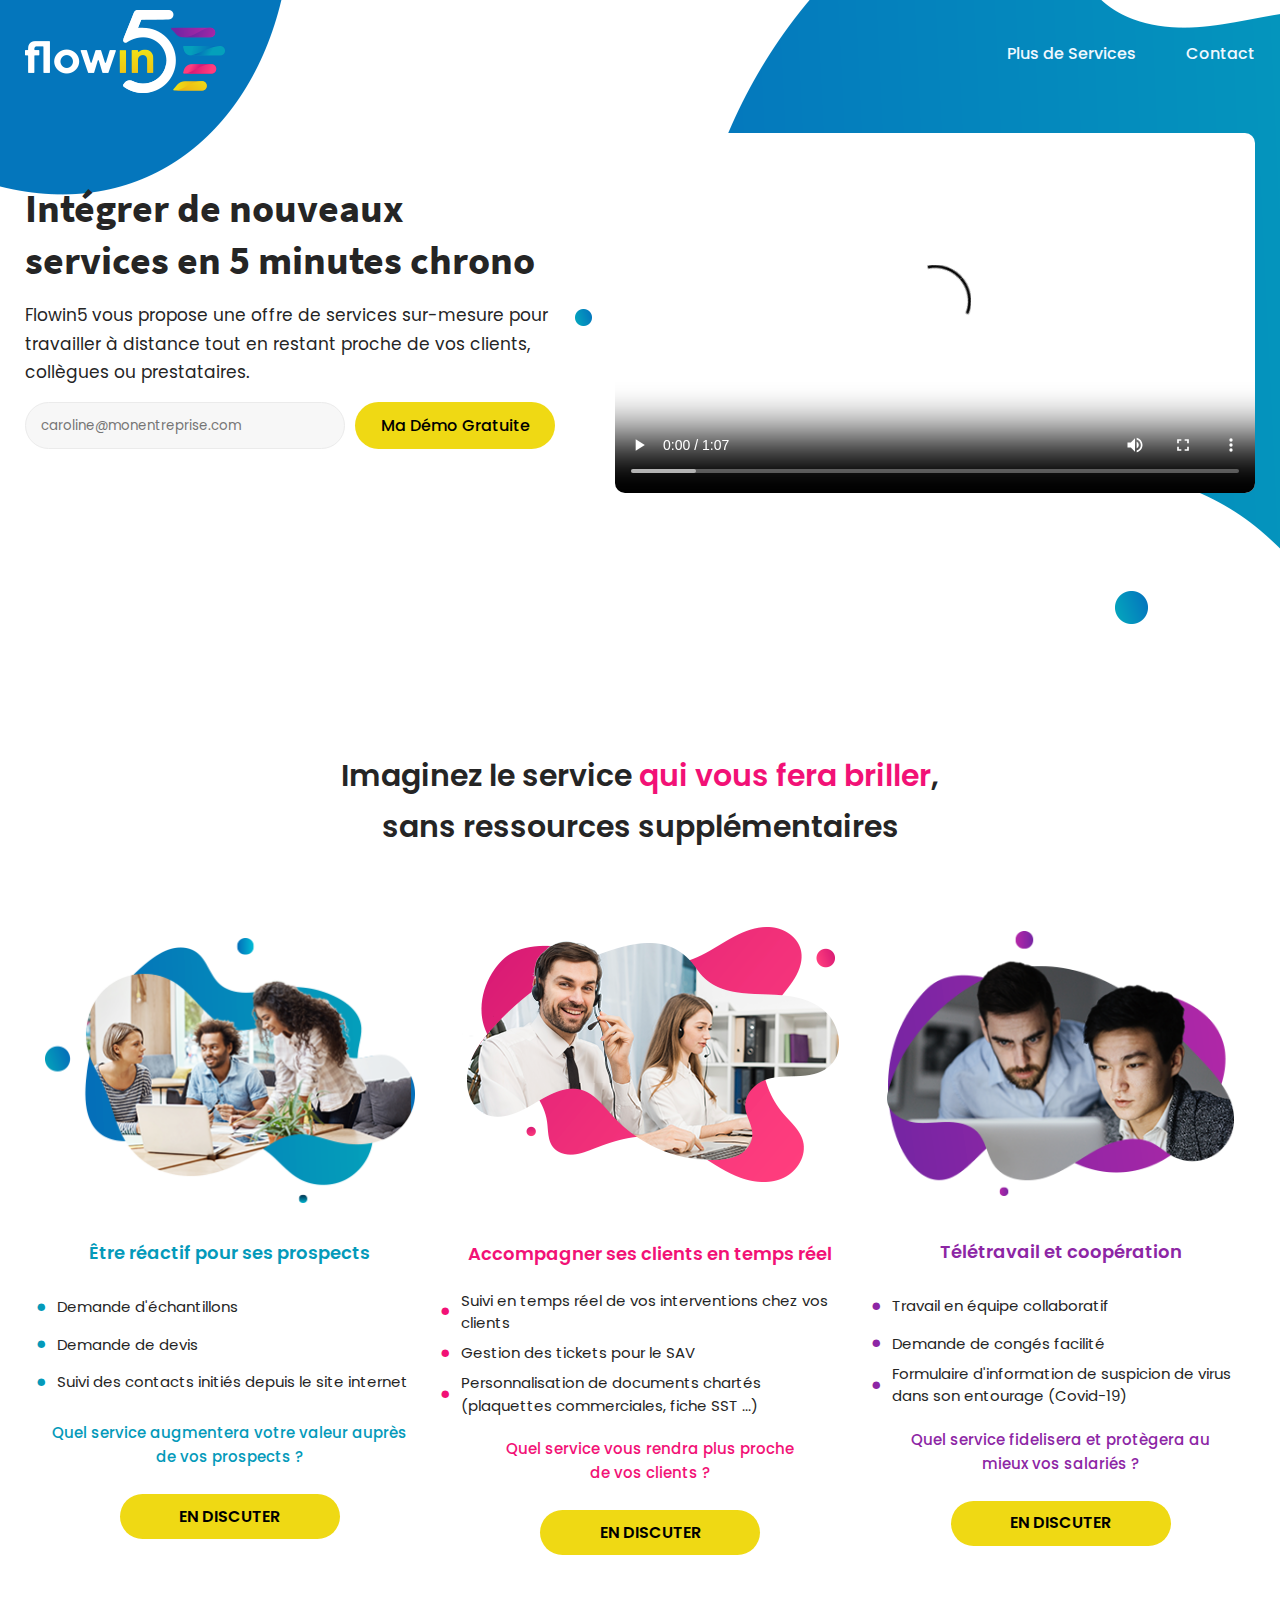
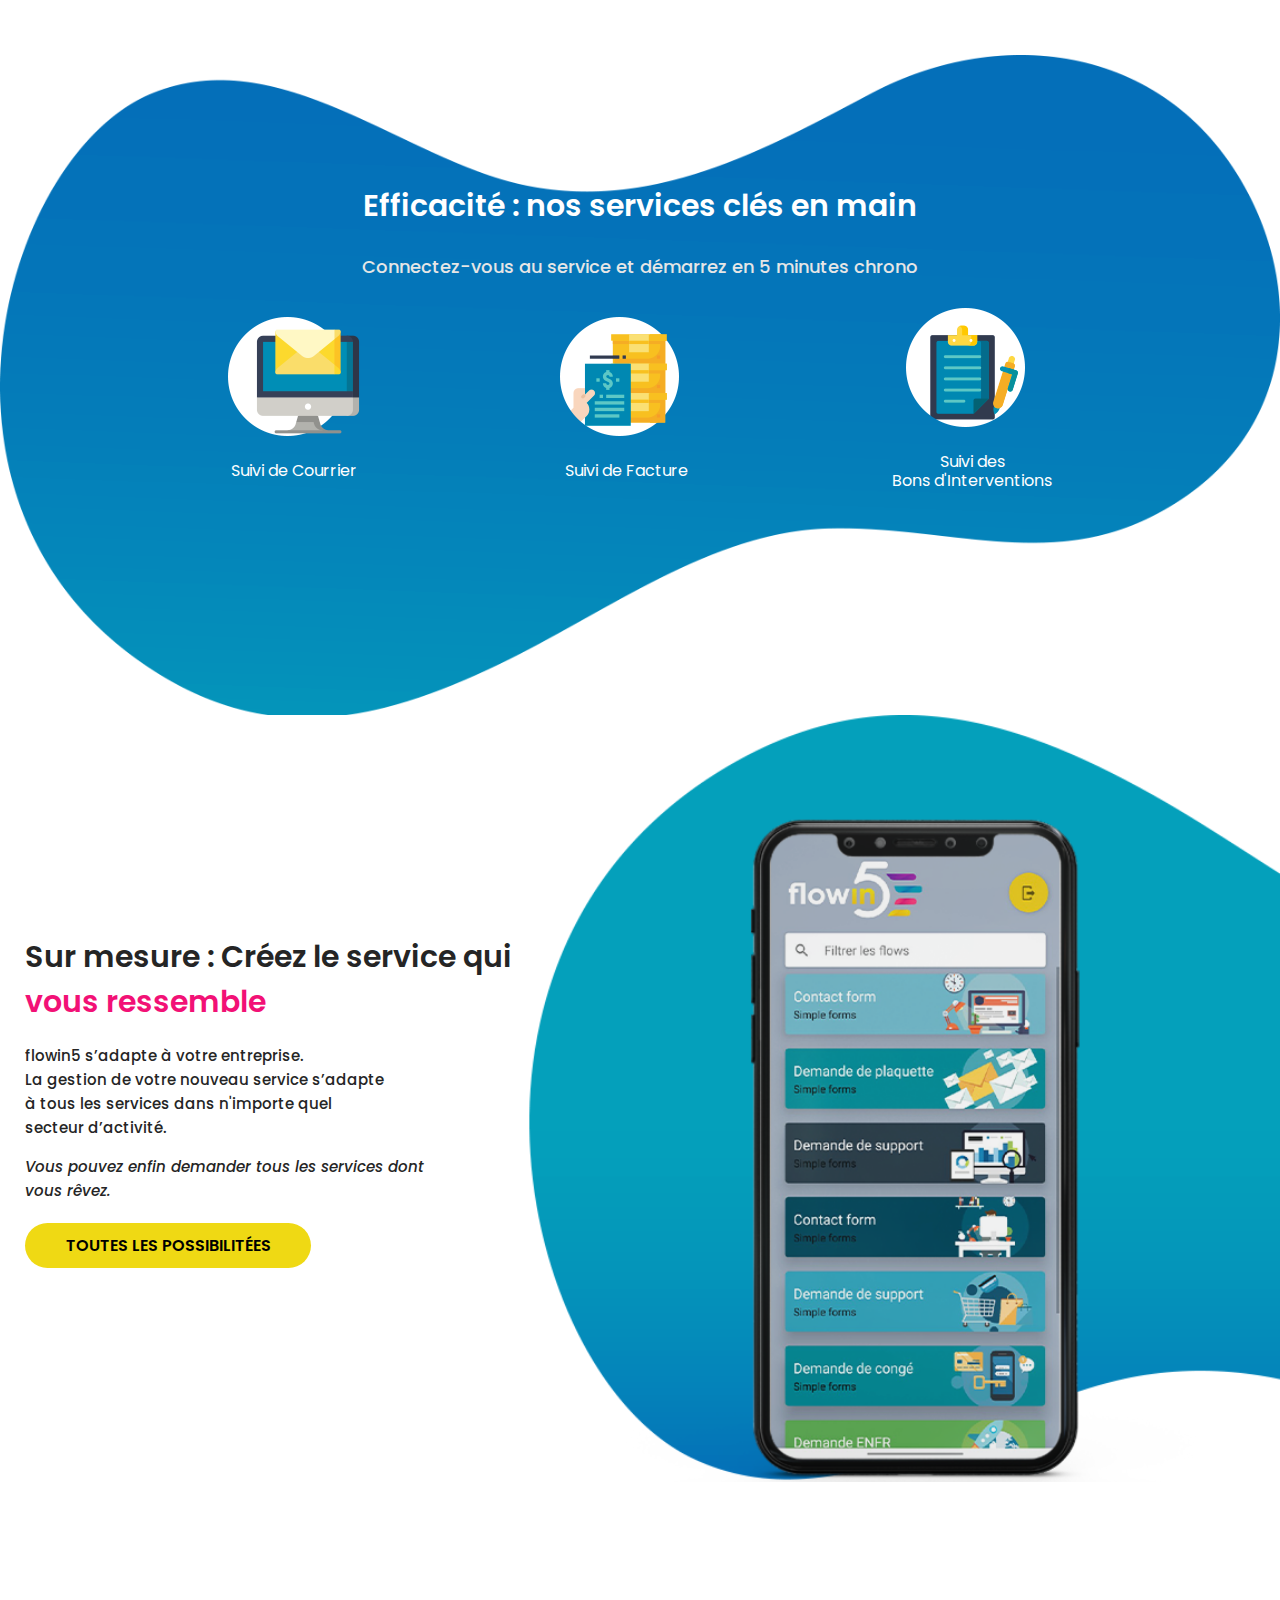
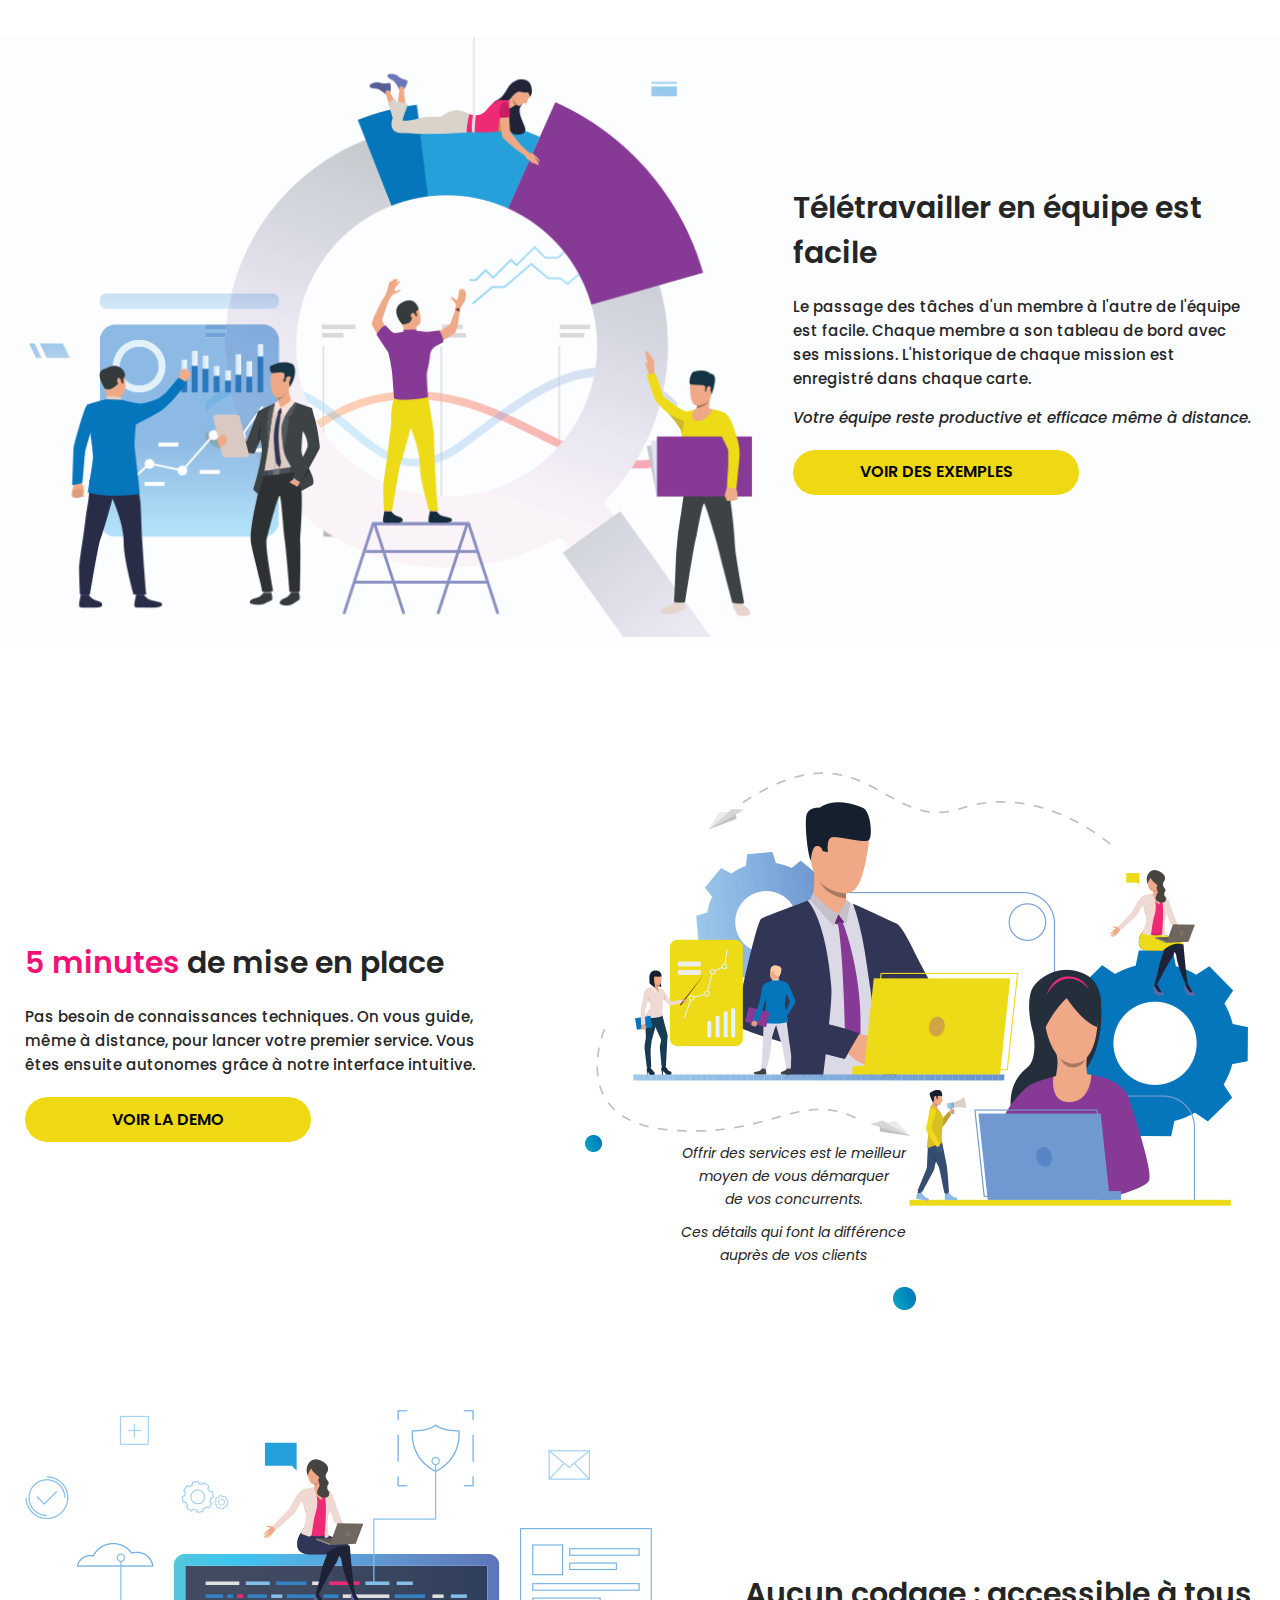
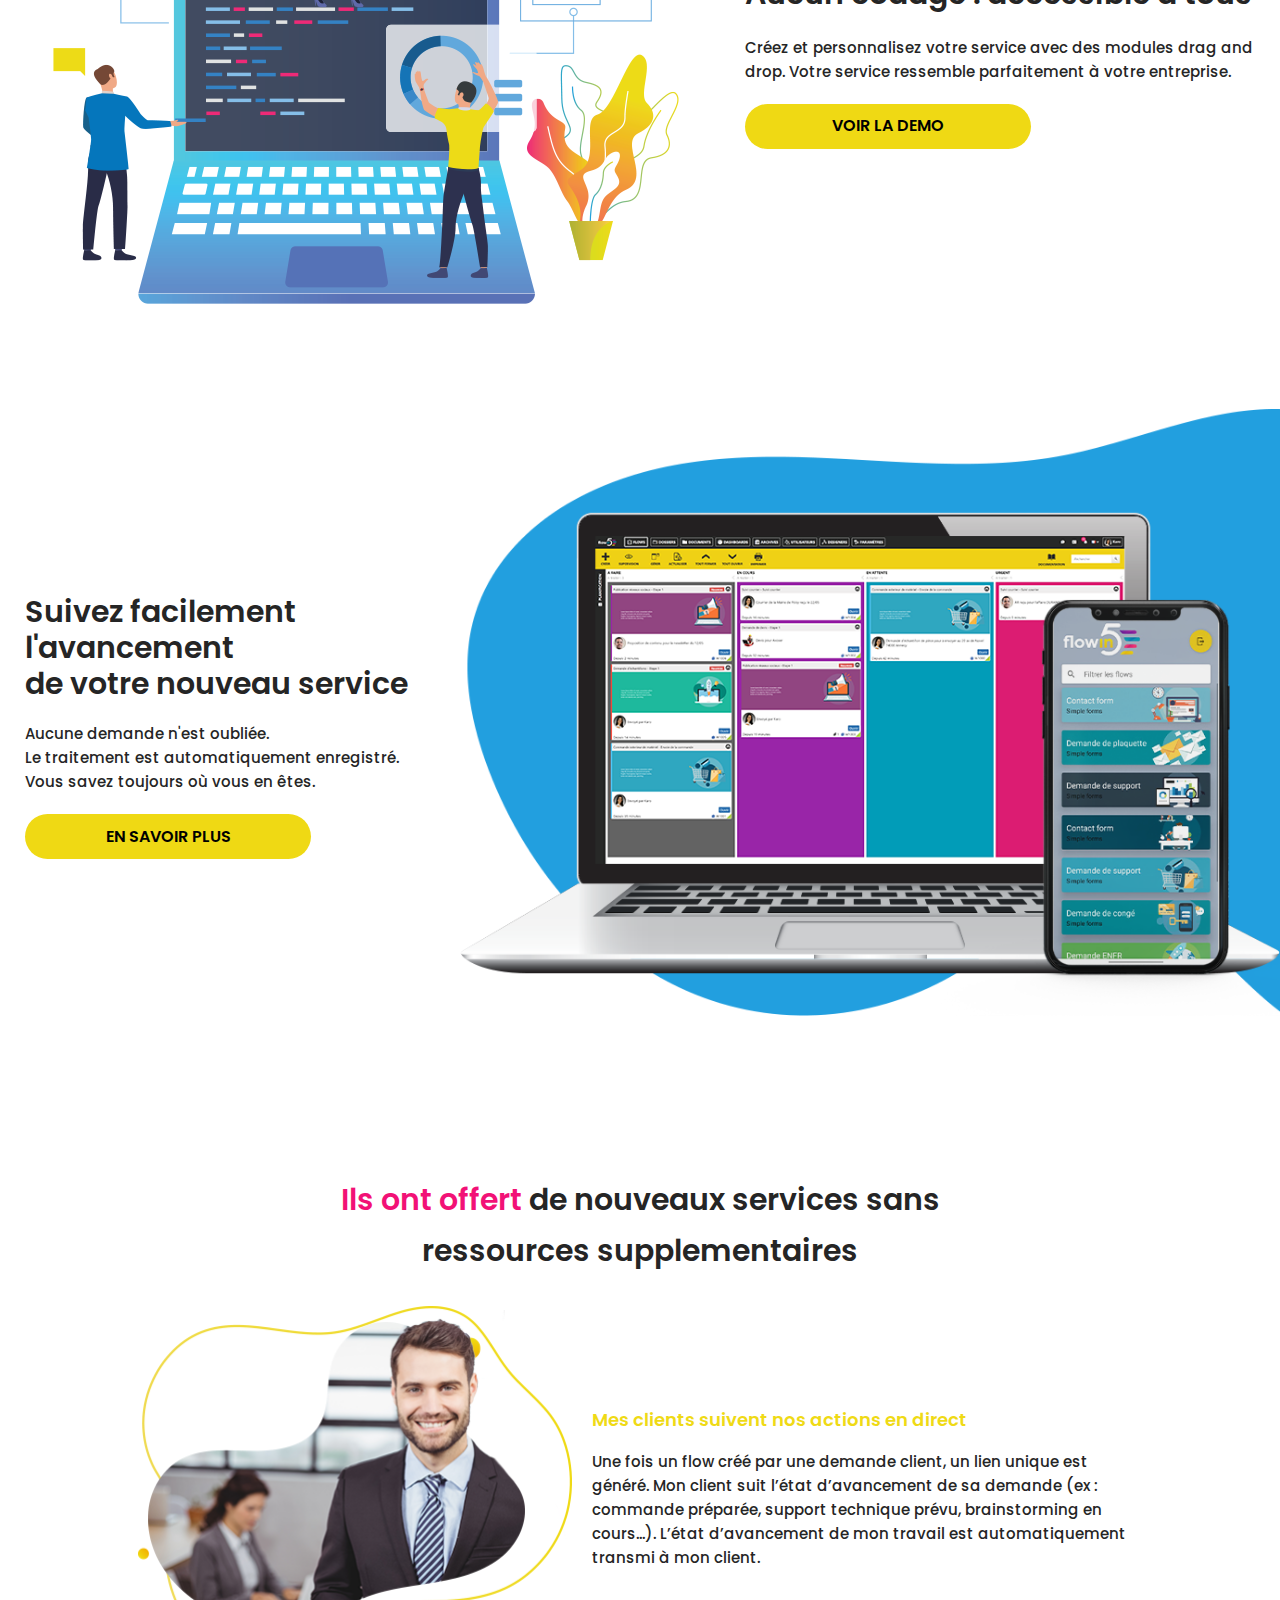
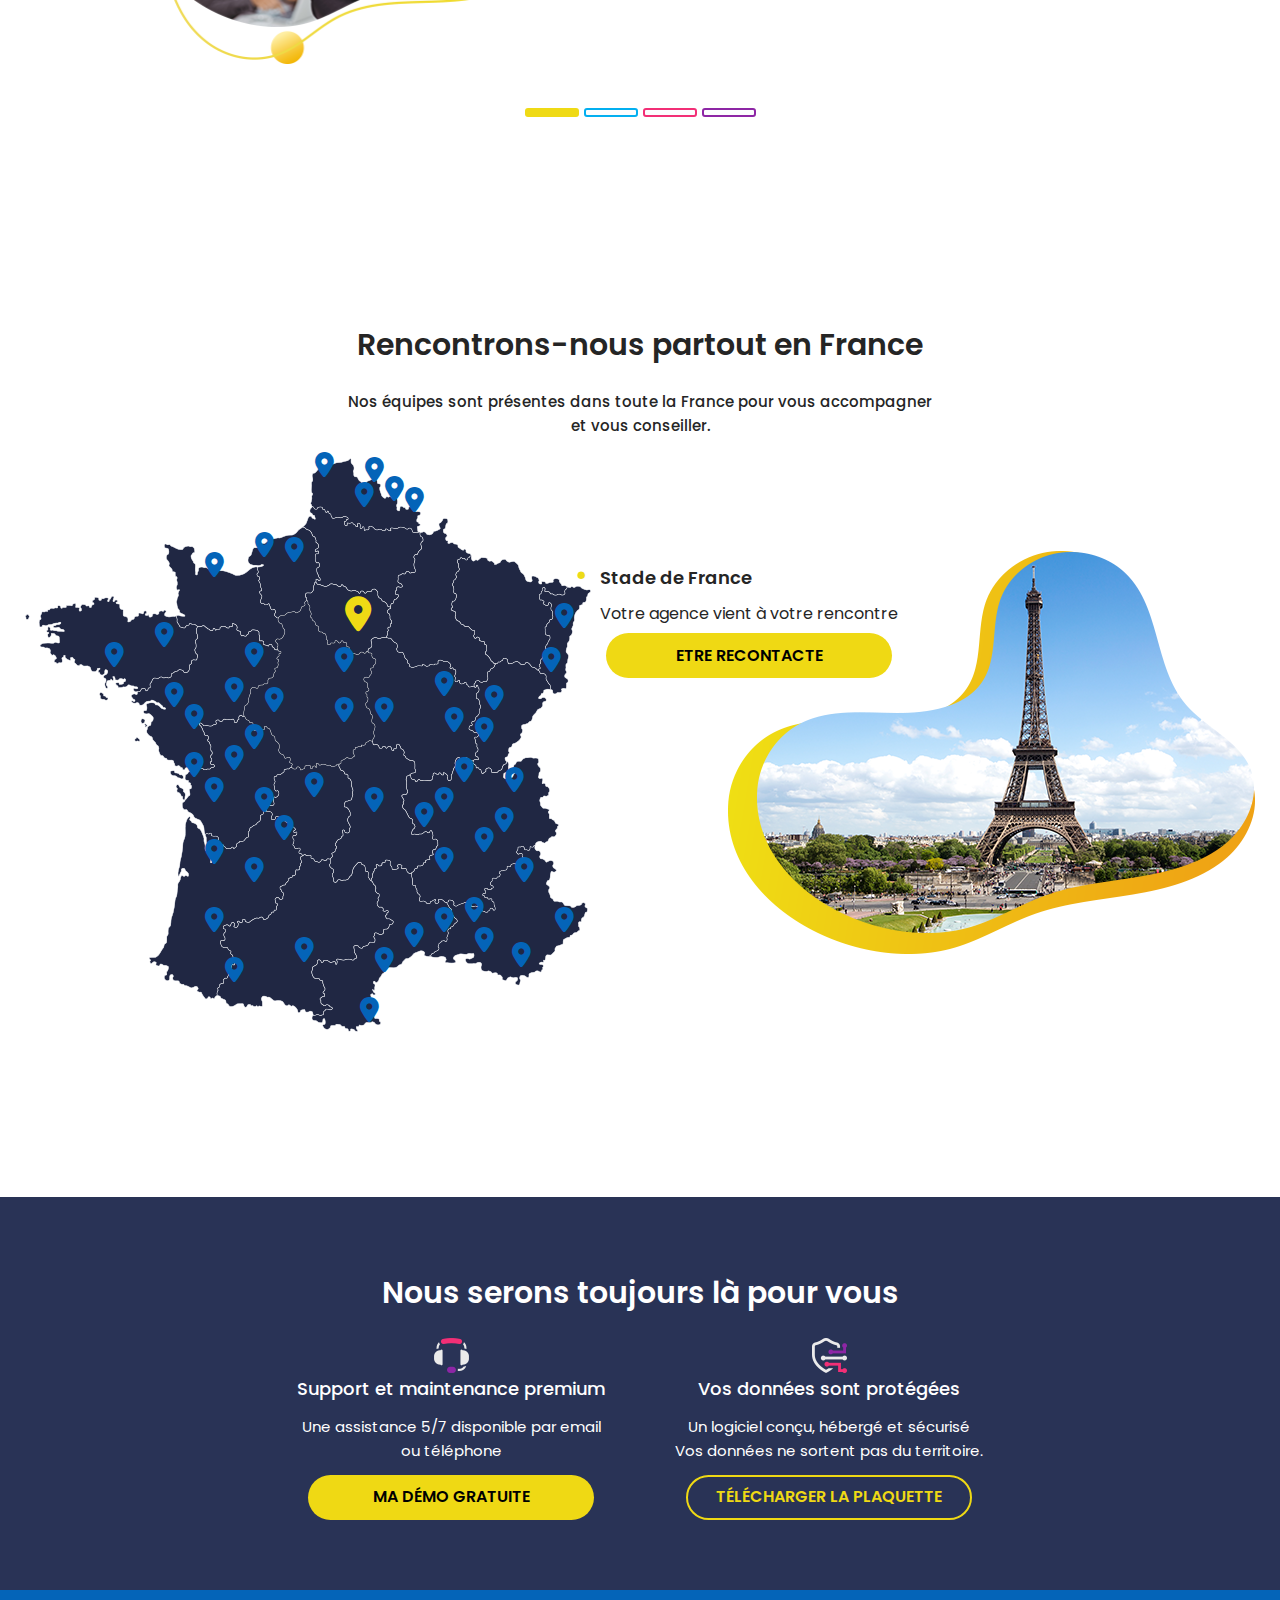
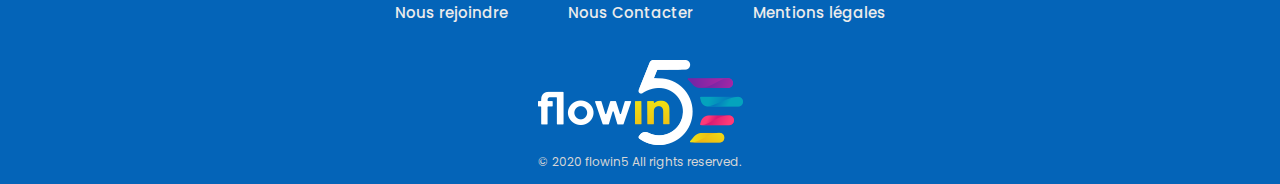
==== commit 3350dc47: "Images url fixed" ====
--- a/index.html
+++ b/index.html
@@ -230,7 +230,7 @@
         </div>
         <div>
           <img
-            src="../img/Home_Page/sec-5/background-cropped.png"
+            src="./img/Home_Page/sec-5/background-cropped.png"
             class="telework-img"
           />
         </div>
@@ -267,7 +267,7 @@
         <div>
           <img
             class="no-coding-img"
-            src="../img/Home_Page/sec-7/background.png"
+            src="./img/Home_Page/sec-7/background.png"
           />
         </div>
         <div class="no-coding-text">
@@ -305,7 +305,7 @@
         <div>
           <img
             class="track-progress-img"
-            src="../img/Home_Page/sec-8/background.png"
+            src="./img/Home_Page/sec-8/background.png"
           />
         </div>
       </div>
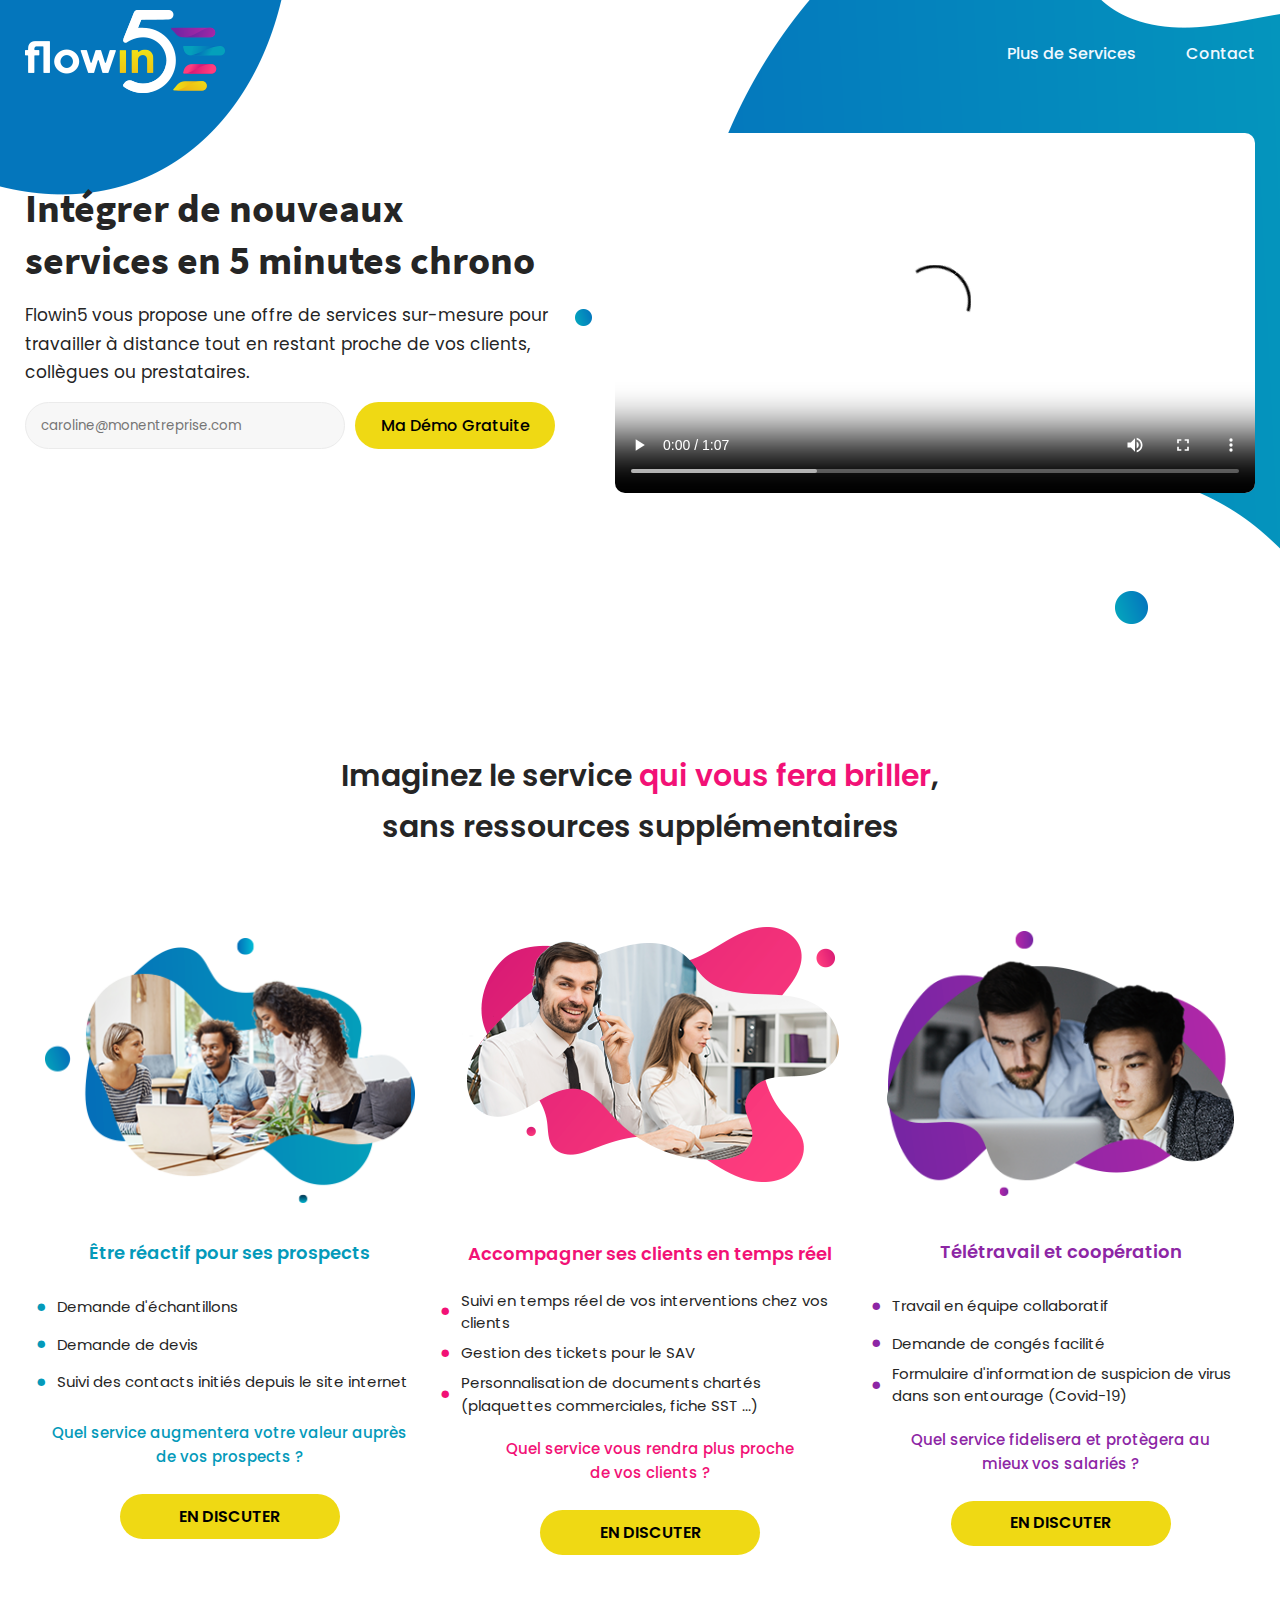
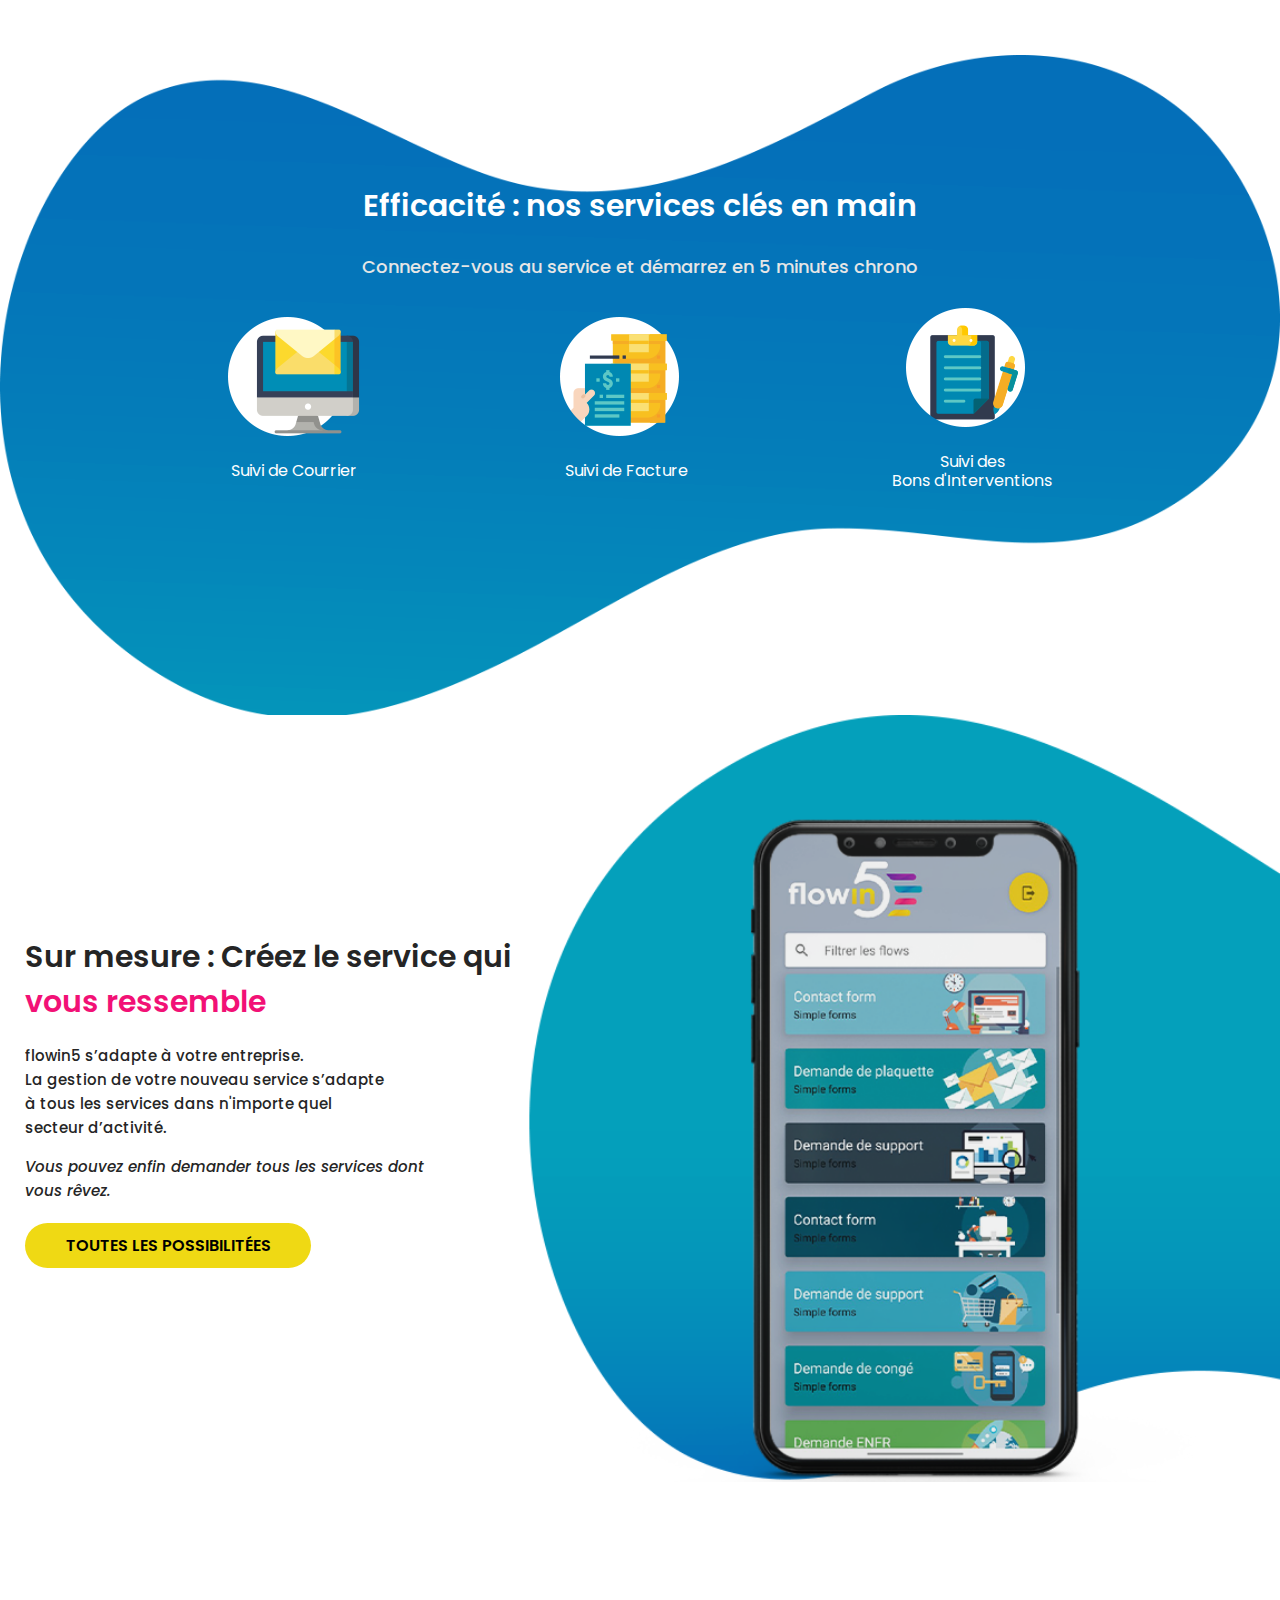
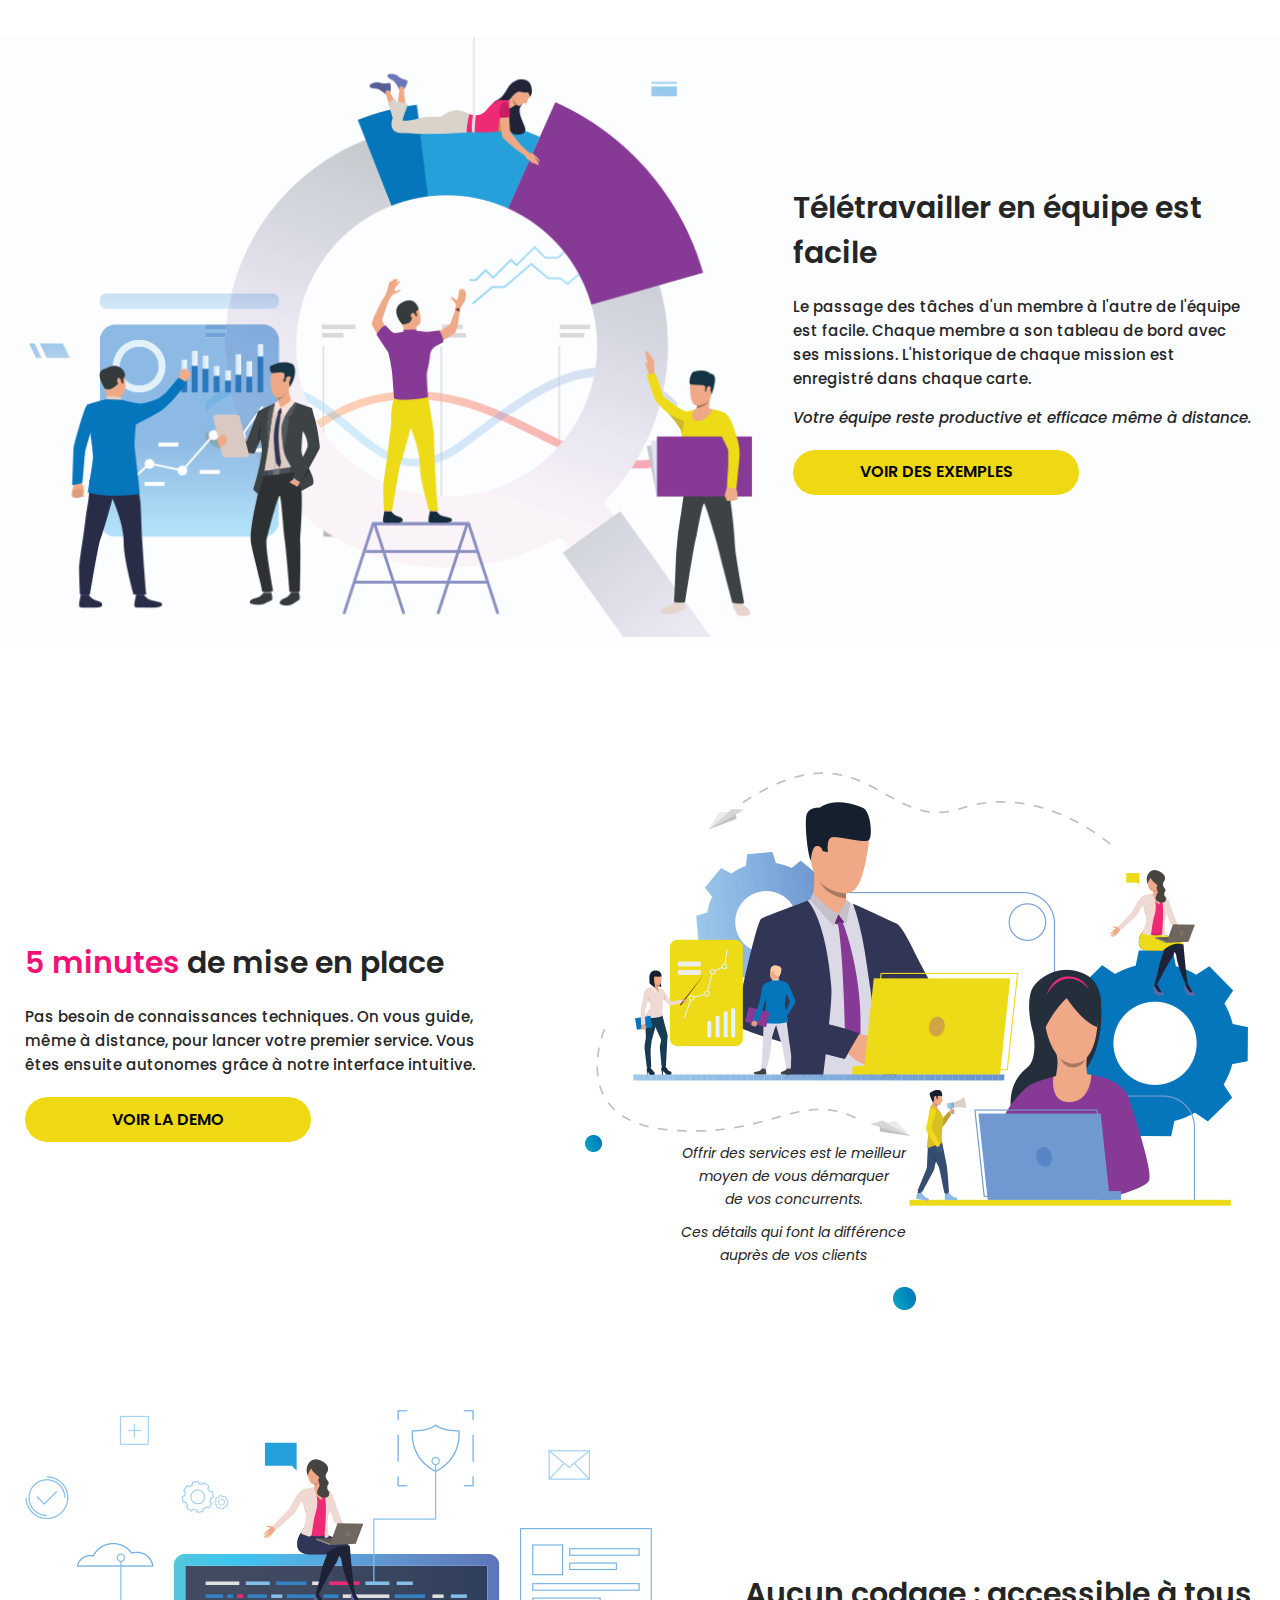
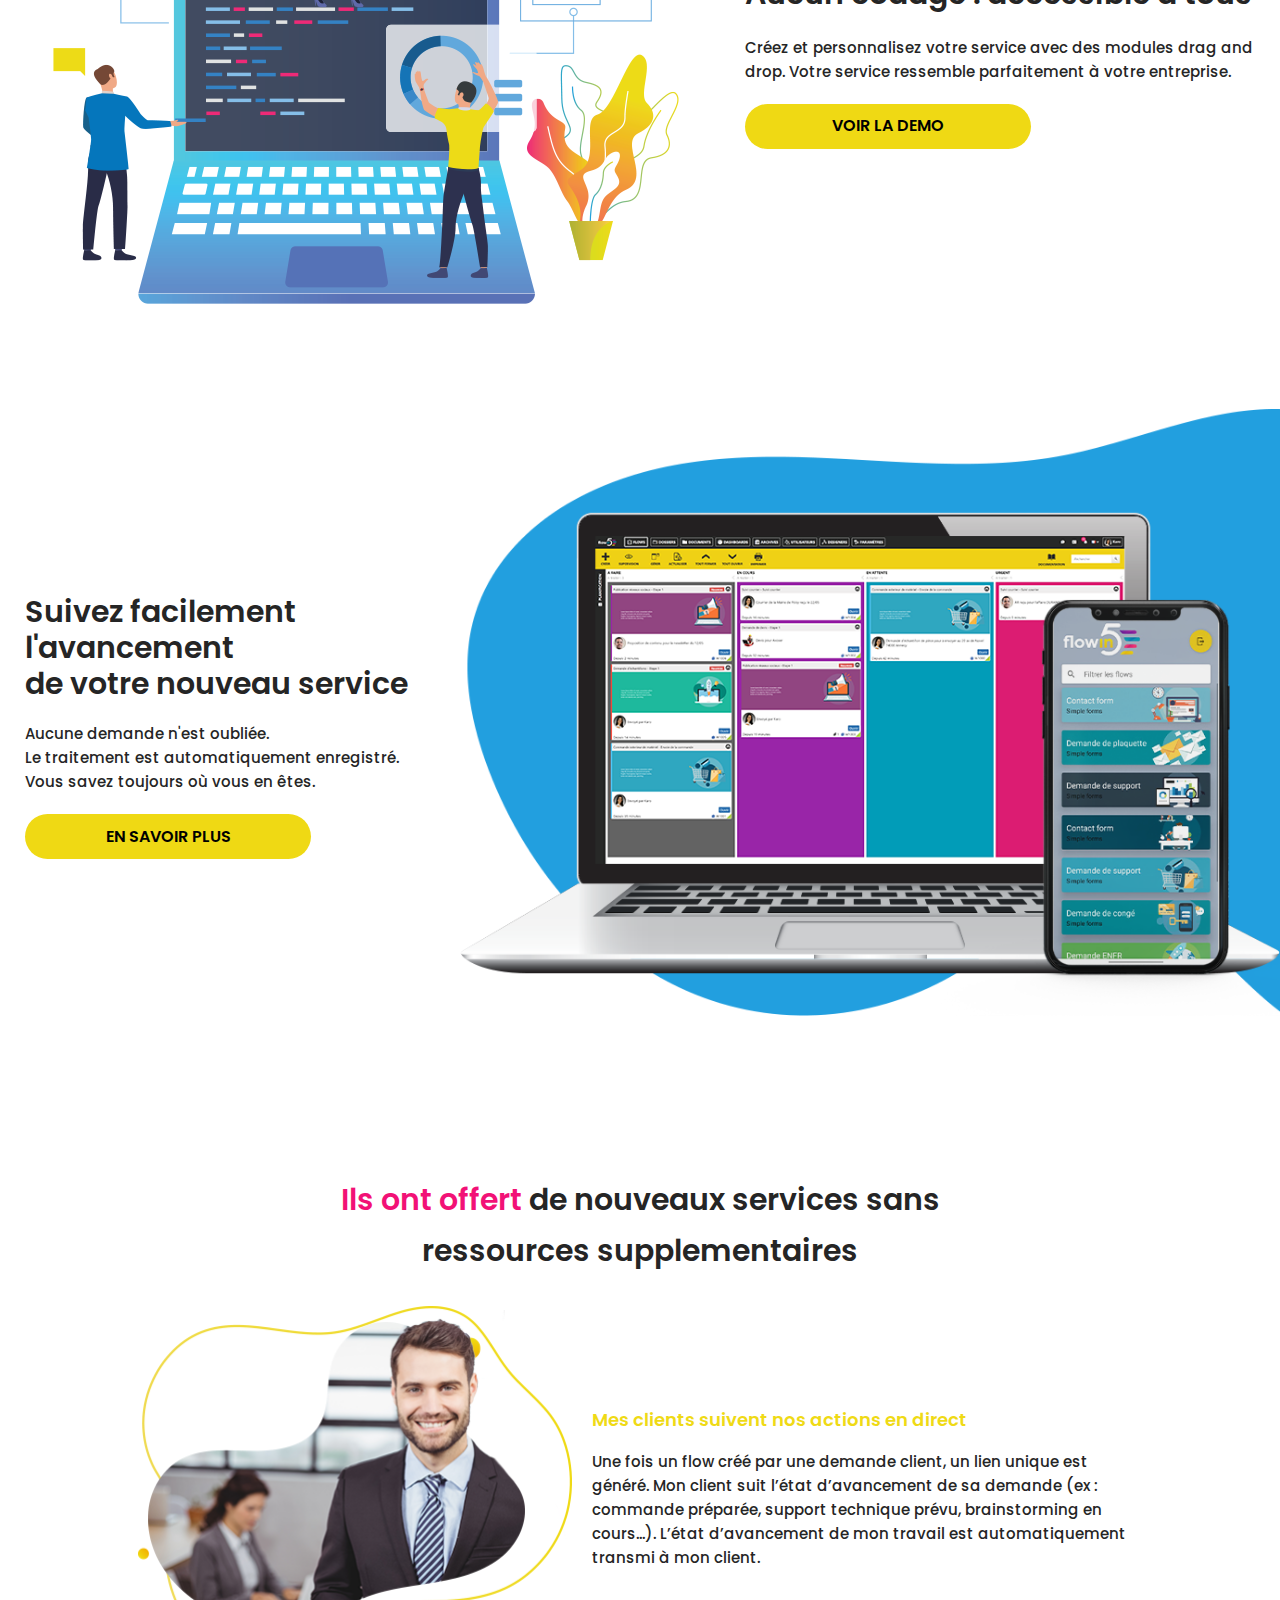
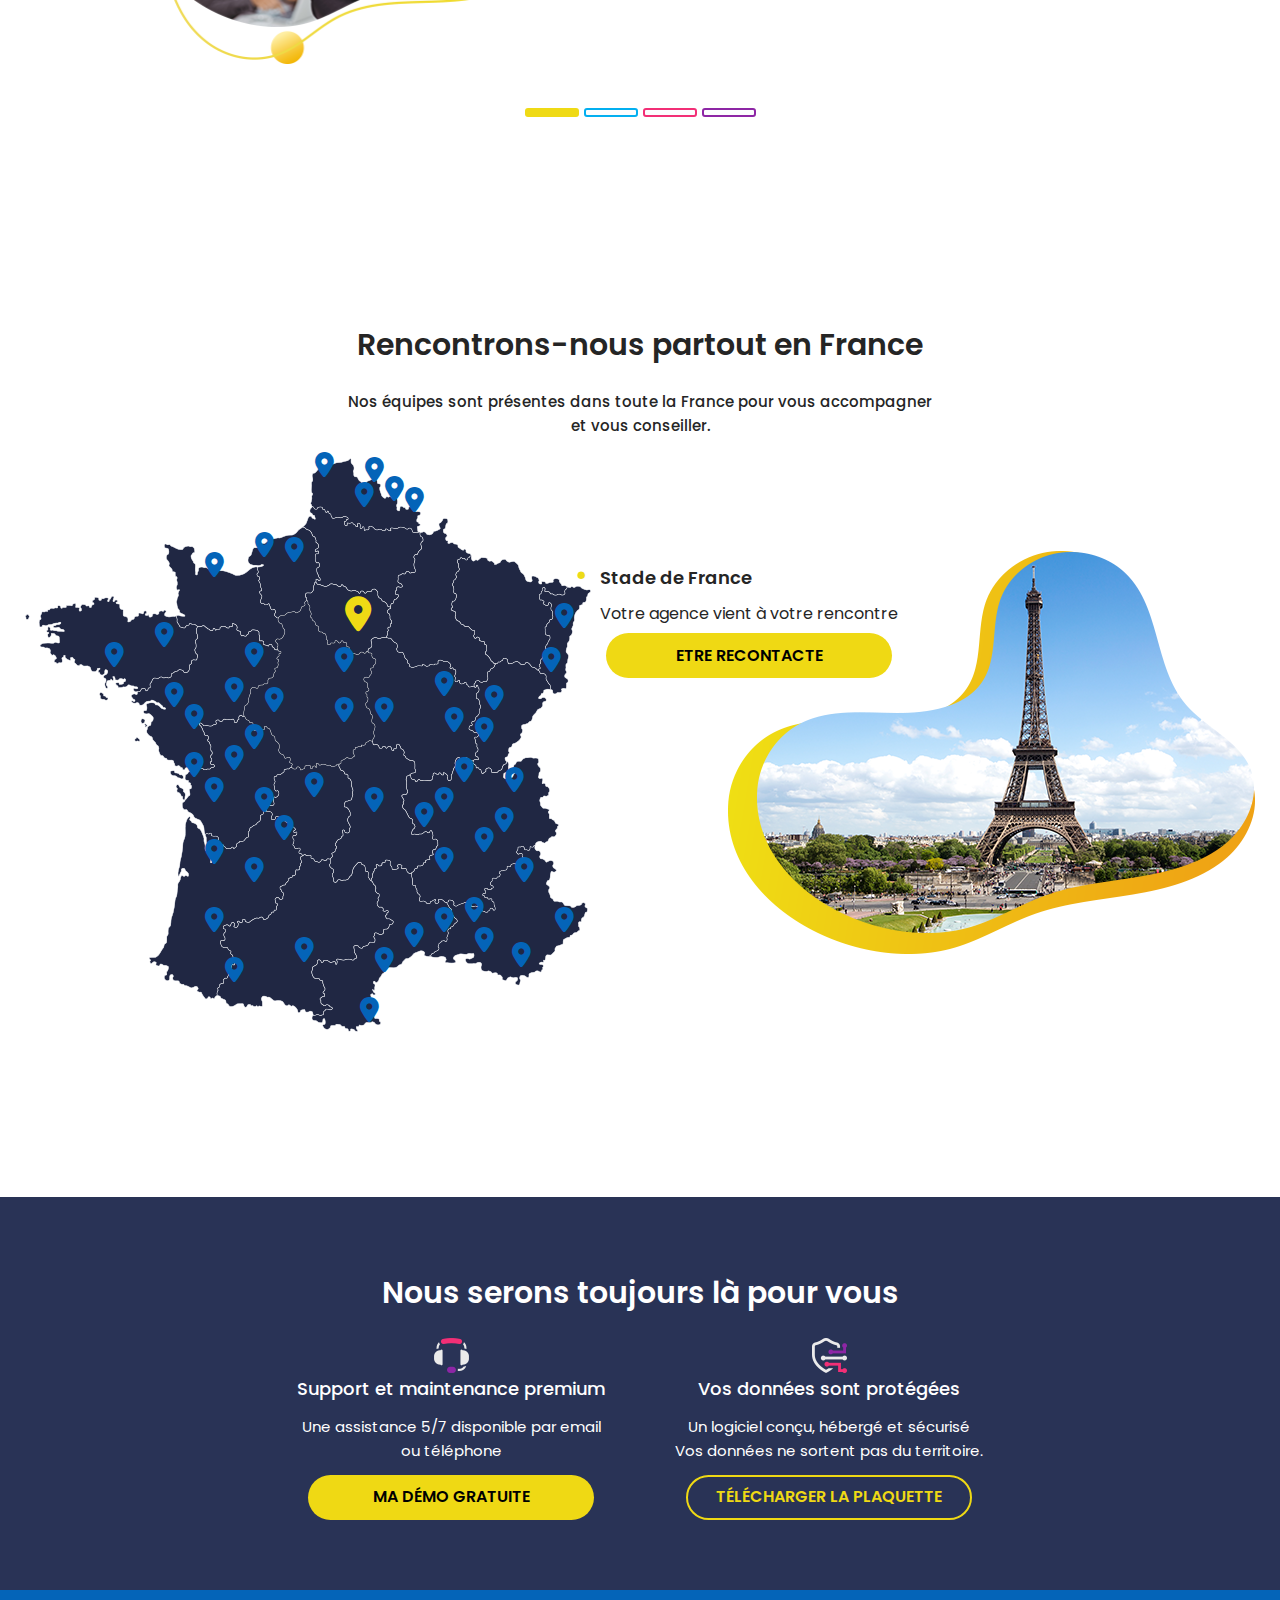
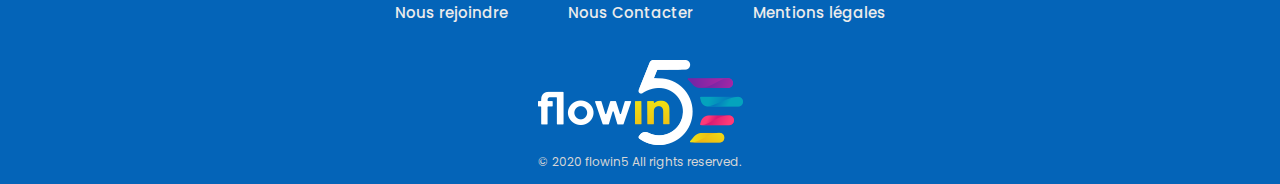
==== commit e4479a8a: "Image url fixed" ====
--- a/index.html
+++ b/index.html
@@ -207,7 +207,7 @@
       </div>
       <div>
         <img
-          src="../img/Home_Page/sec-4/smart-phone-cropped.png"
+          src="./img/Home_Page/sec-4/smart-phone-cropped.png"
           class="custom-made-img"
         />
       </div>
